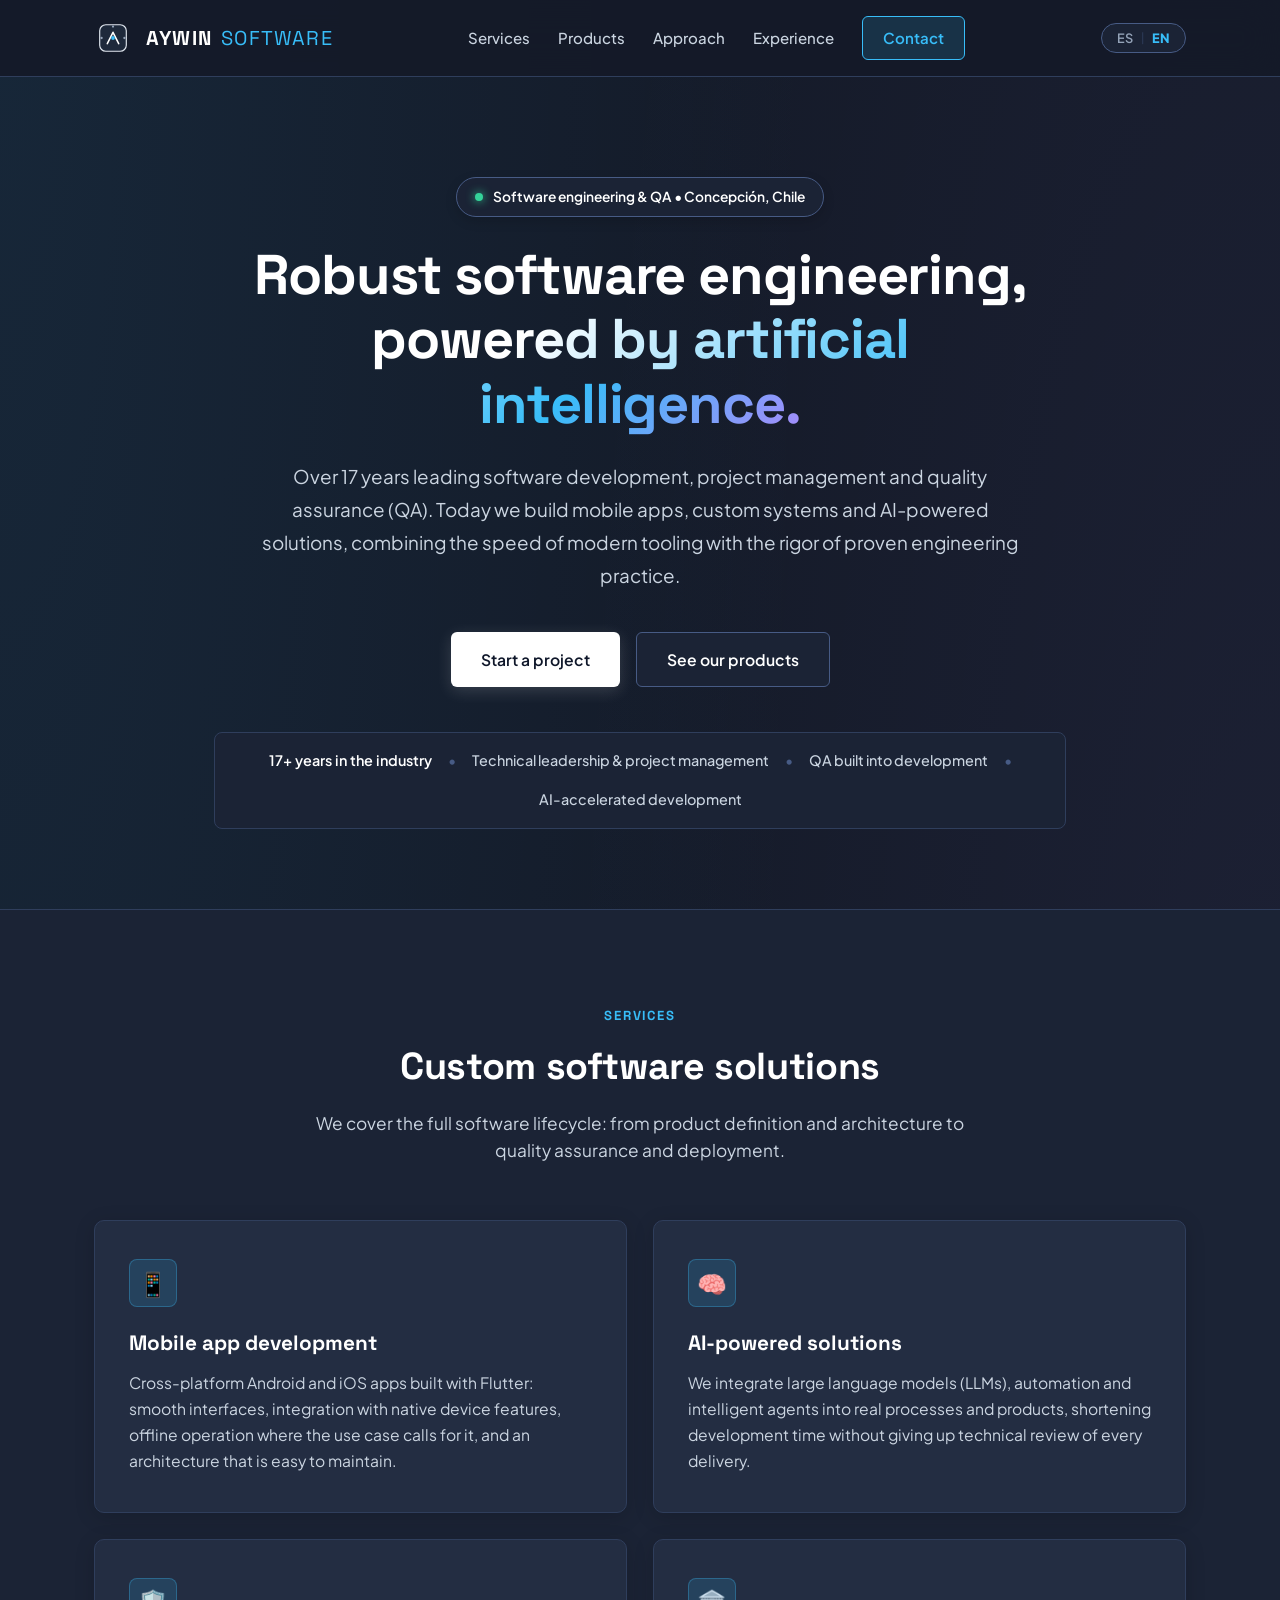
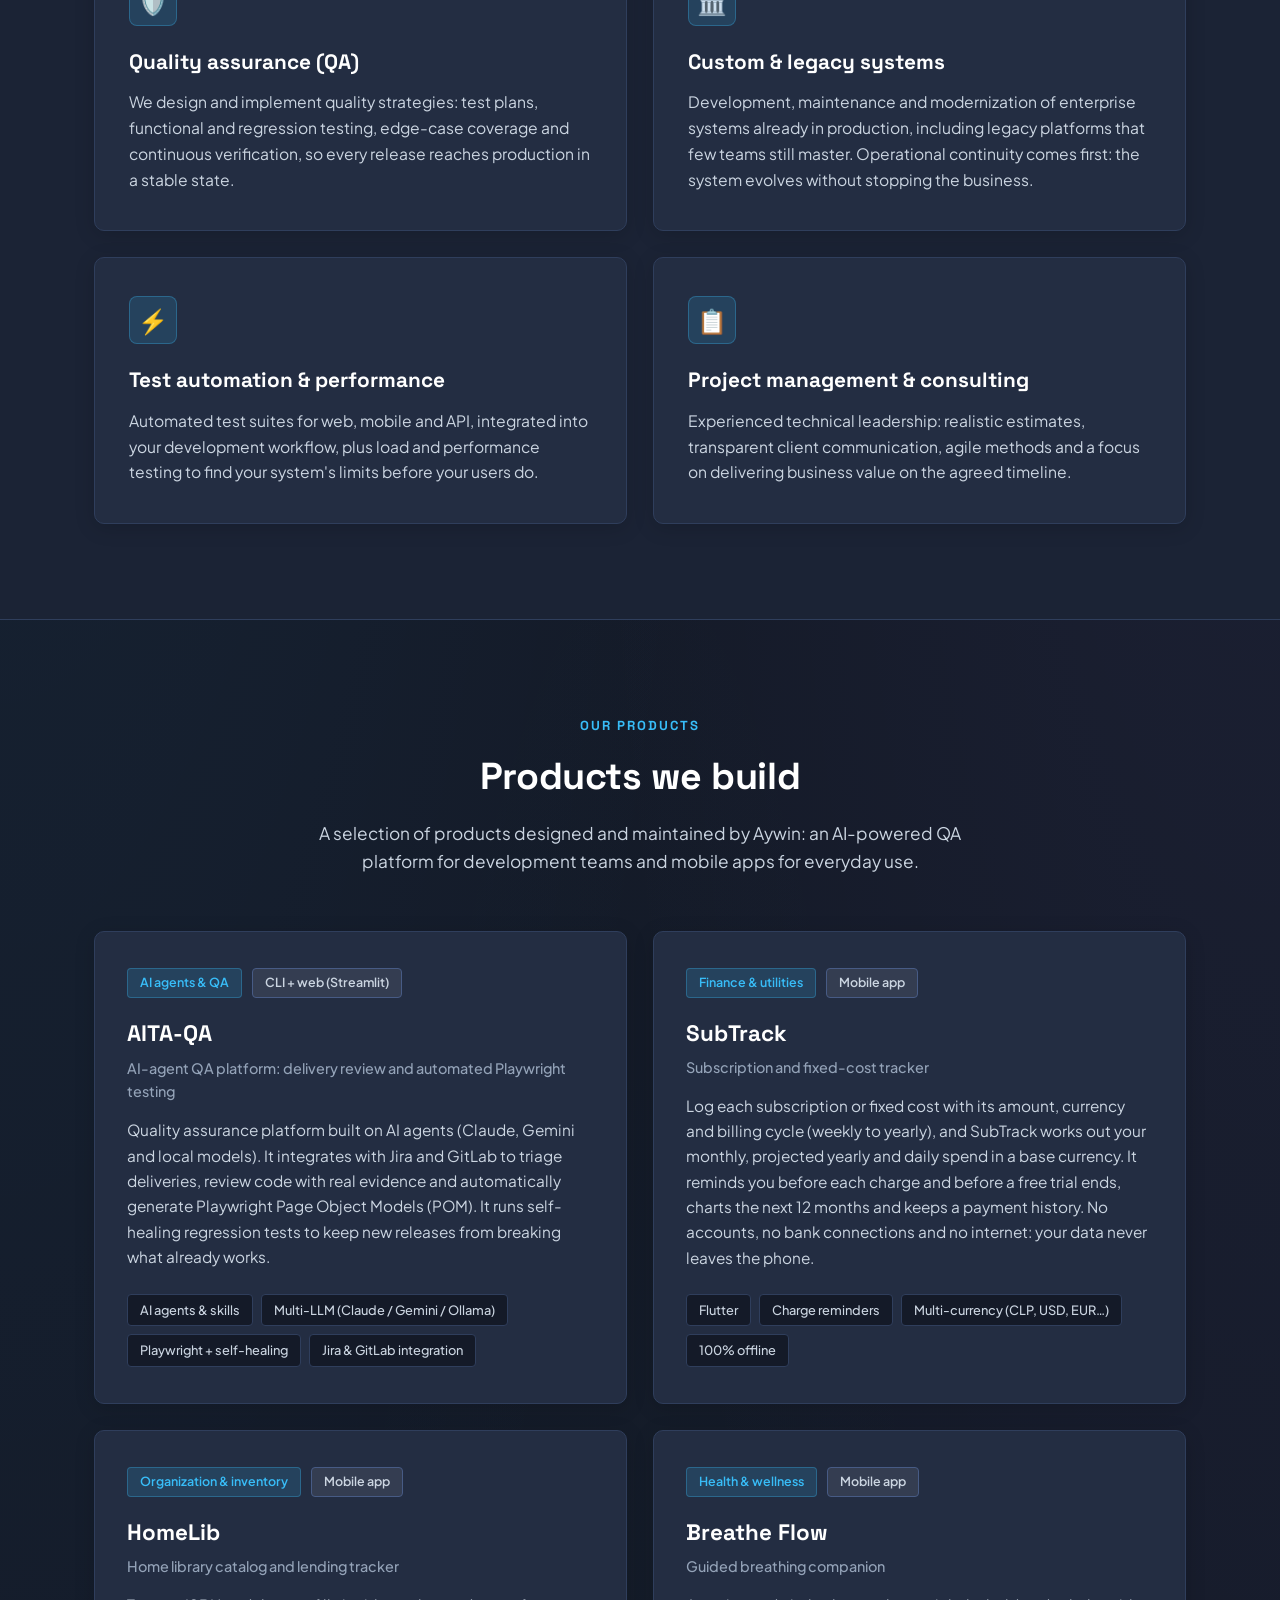
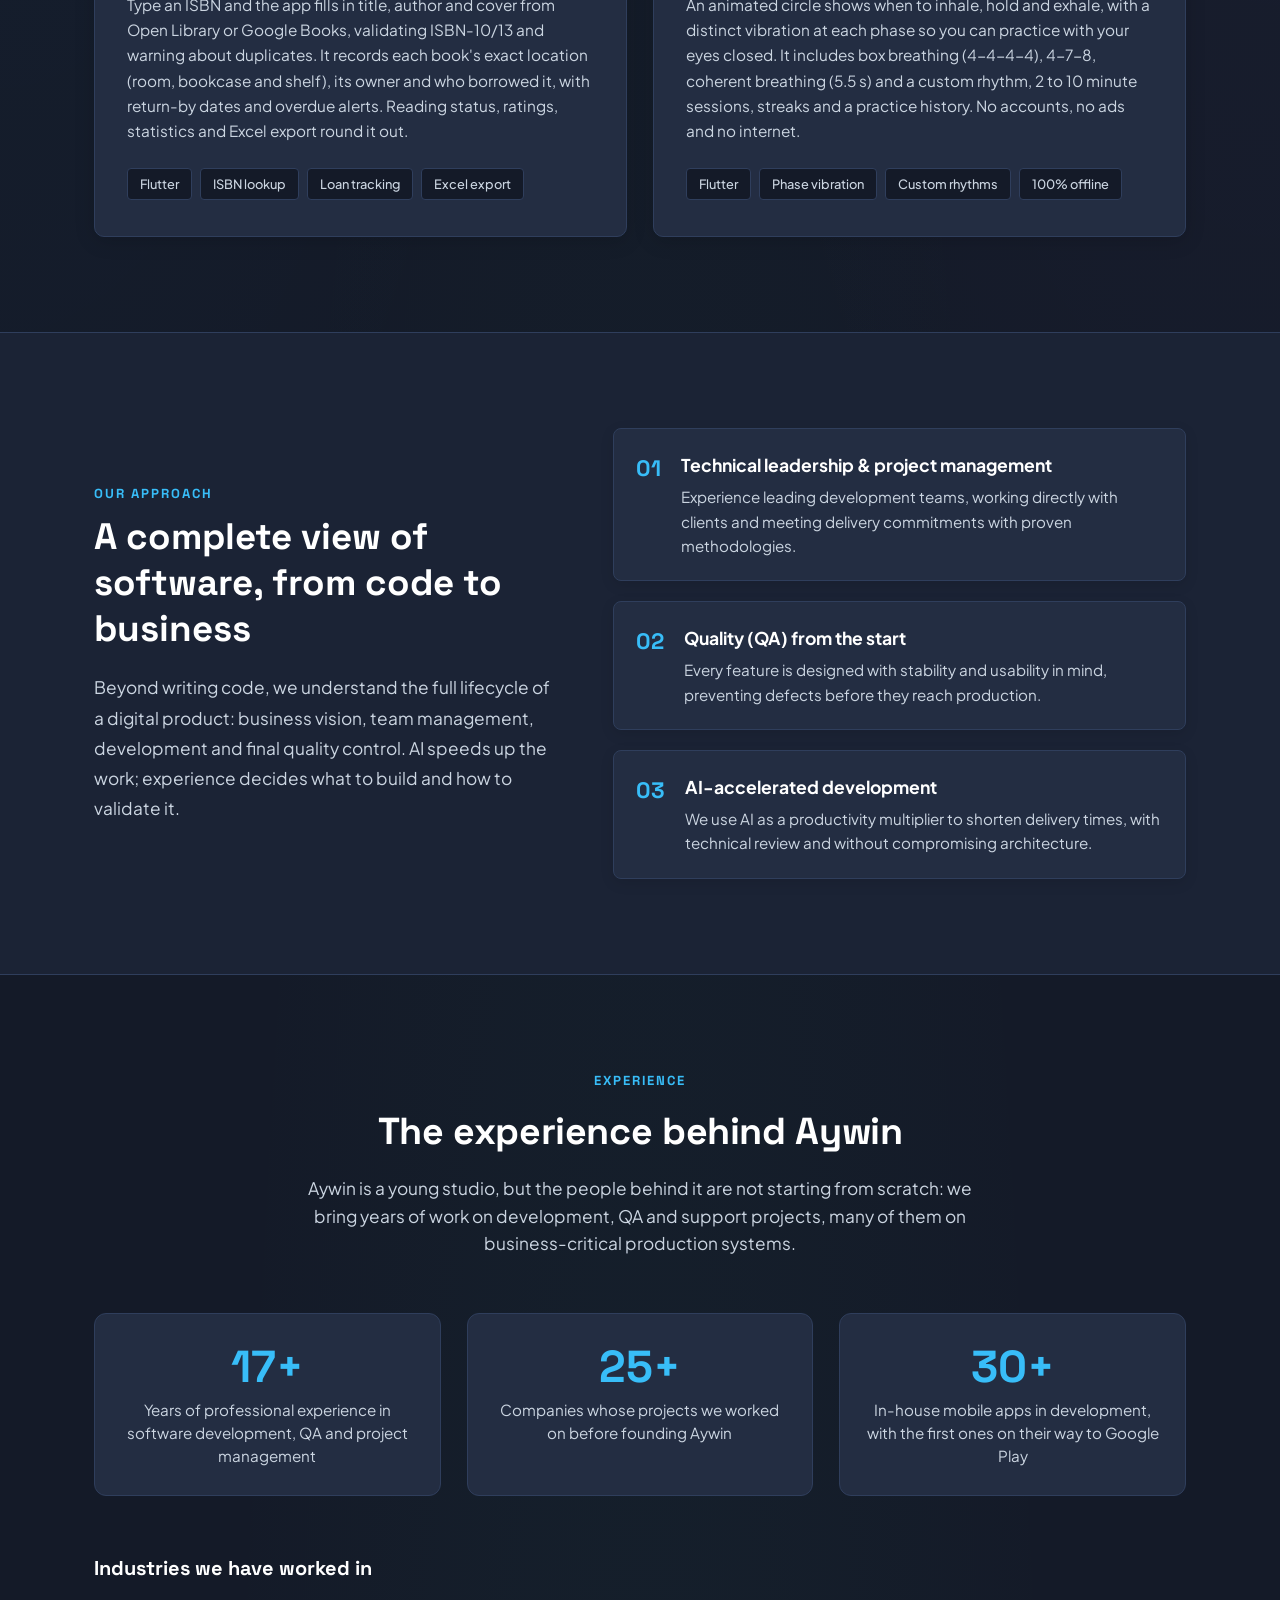
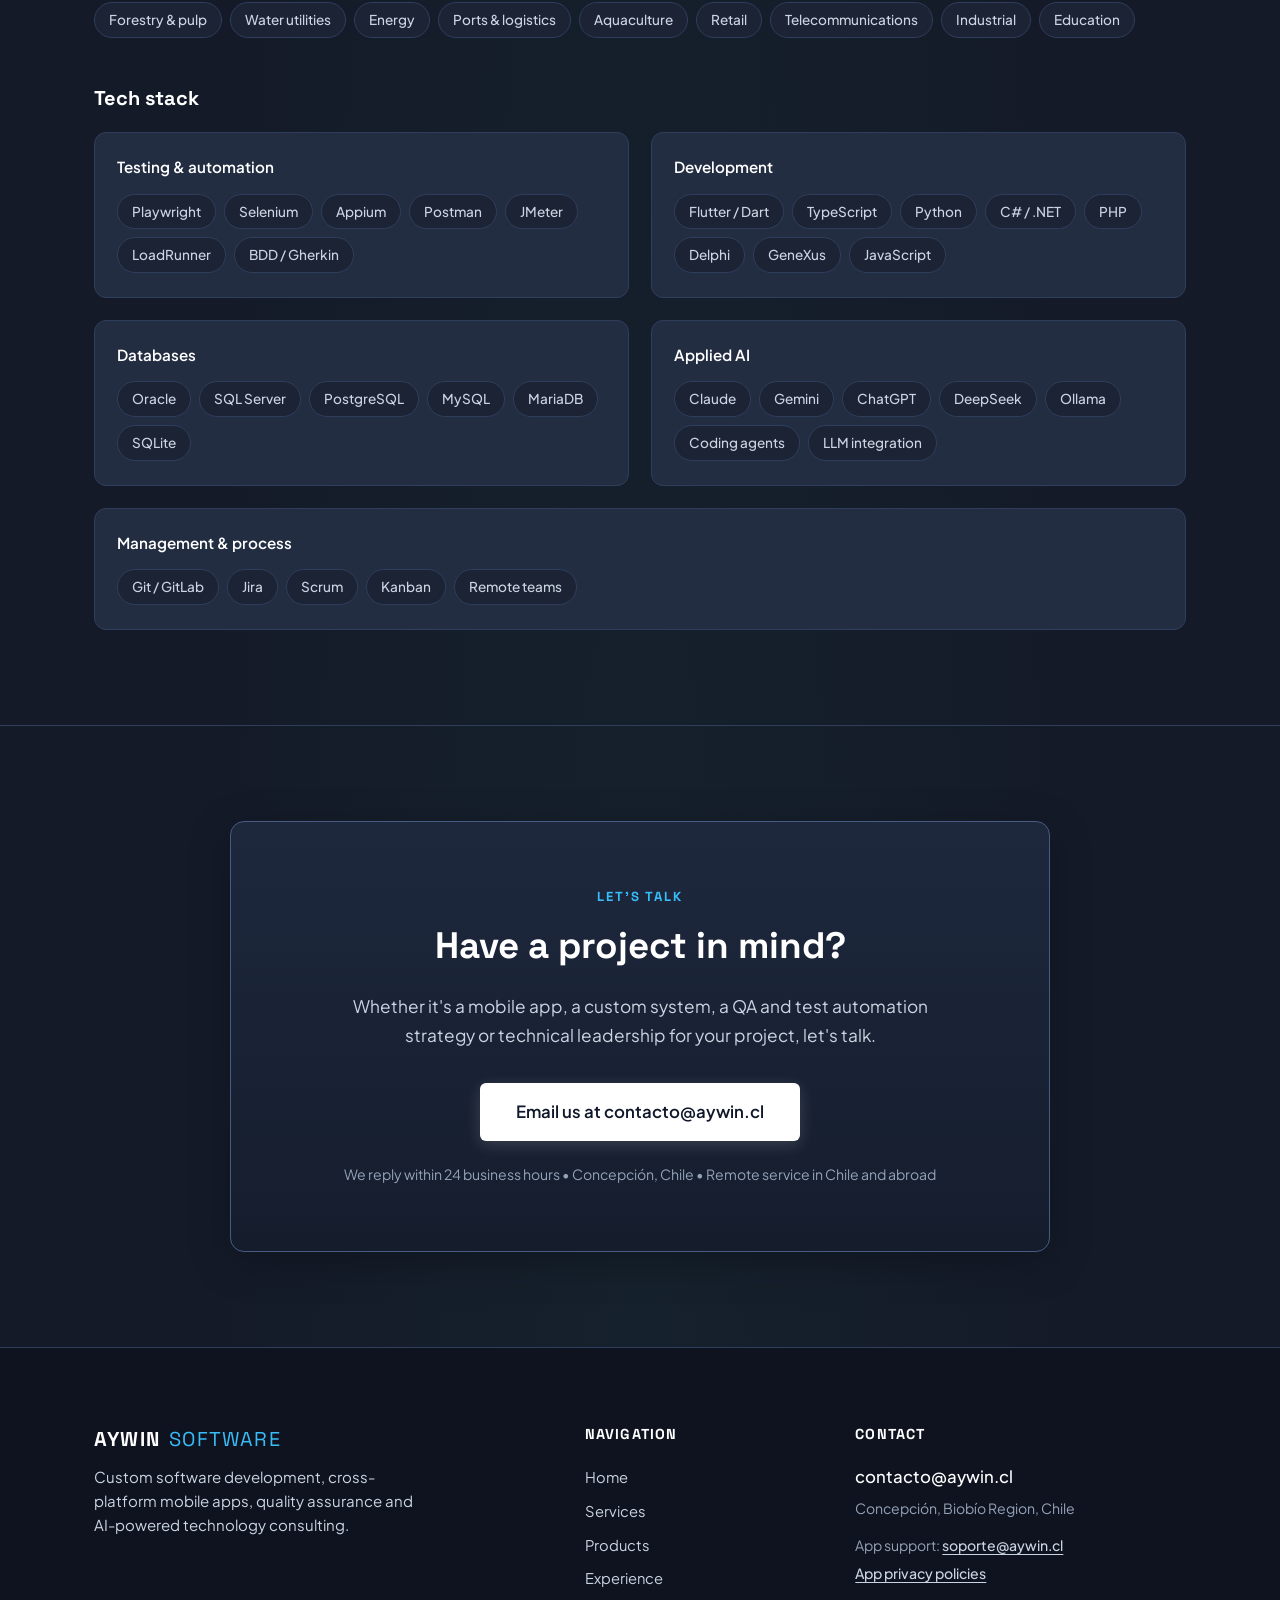
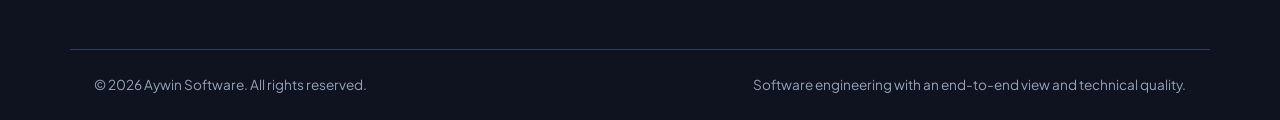
==== index.html @ 6e0f6c4d "Add PostgreSQL and MariaDB to databases stack Co-Authored-By: Claude Opus 5.5 (1M context) <noreply@" ====
<!DOCTYPE html>
<html lang="es">
<head>
    <!-- Google tag (gtag.js) -->
    <script async src="https://www.googletagmanager.com/gtag/js?id=G-4CEL4YS32C"></script>
    <script>
      window.dataLayer = window.dataLayer || [];
      function gtag(){dataLayer.push(arguments);}
      gtag('js', new Date());

      gtag('config', 'G-4CEL4YS32C');
    </script>

    <meta charset="UTF-8">
    <meta name="viewport" content="width=device-width, initial-scale=1.0">
    <title>Aywin Software | Ingeniería de software, QA e IA • Concepción, Chile</title>
    <meta name="description" content="Desarrollo de software, QA y automatización de pruebas, apps móviles en Flutter y soluciones con IA. Más de 17 años de experiencia. Concepción, Chile.">
    <meta name="keywords" content="desarrollo de software concepcion, ingenieria de software concepcion, consultoria qa chile, automatizacion de pruebas biobio, testing playwright, desarrollo aplicaciones moviles chile, flutter concepcion, agentes ia chile, aita-qa">
    <meta name="author" content="Aywin Software">
    <meta name="robots" content="index, follow, max-image-preview:large">
    <link rel="canonical" href="https://aywin.cl/">

    <!-- Geolocalización SEO (Concepción, Región del Biobío, Chile) -->
    <meta name="geo.region" content="CL-BI">
    <meta name="geo.placename" content="Concepción">
    <meta name="geo.position" content="-36.827;-73.0503">
    <meta name="ICBM" content="-36.827, -73.0503">

    <!-- Open Graph / Redes Sociales (WhatsApp, LinkedIn, Facebook) -->
    <meta property="og:type" content="website">
    <meta property="og:url" content="https://aywin.cl/">
    <meta property="og:title" content="Aywin Software | Ingeniería de software, QA e IA">
    <meta property="og:description" content="Desarrollo de software, QA y automatización de pruebas, apps móviles en Flutter y soluciones con IA. Más de 17 años de experiencia. Concepción, Chile.">
    <meta property="og:image" content="https://aywin.cl/og-image.jpg">
    <meta property="og:image:width" content="1200">
    <meta property="og:image:height" content="630">
    <meta property="og:locale" content="es_CL">
    <meta property="og:locale:alternate" content="en_US">
    <meta property="og:site_name" content="Aywin Software">

    <!-- Twitter Card -->
    <meta name="twitter:card" content="summary_large_image">
    <meta name="twitter:url" content="https://aywin.cl/">
    <meta name="twitter:title" content="Aywin Software | Ingeniería de software, QA e IA">
    <meta name="twitter:description" content="Desarrollo de software, QA y automatización de pruebas, apps móviles en Flutter y soluciones con IA. Más de 17 años de experiencia. Concepción, Chile.">
    <meta name="twitter:image" content="https://aywin.cl/og-image.jpg">

    <!-- Datos Estructurados Schema.org (JSON-LD) para Google Search -->
    <script type="application/ld+json">
    {
      "@context": "https://schema.org",
      "@type": "ProfessionalService",
      "name": "Aywin Software",
      "image": "https://aywin.cl/og-image.jpg",
      "logo": "https://aywin.cl/apple-touch-icon.png",
      "@id": "https://aywin.cl/#organization",
      "url": "https://aywin.cl/",
      "email": "contacto@aywin.cl",
      "priceRange": "$$",
      "address": {
        "@type": "PostalAddress",
        "addressLocality": "Concepción",
        "addressRegion": "Región del Biobío",
        "addressCountry": "CL"
      },
      "geo": {
        "@type": "GeoCoordinates",
        "latitude": -36.827,
        "longitude": -73.0503
      },
      "areaServed": [
        { "@type": "AdministrativeArea", "name": "Región del Biobío" },
        { "@type": "Country", "name": "Chile" },
        { "@type": "Country", "name": "Global" }
      ],
      "knowsAbout": [
        "Software Engineering",
        "Quality Assurance",
        "Playwright Test Automation",
        "Flutter Mobile Development",
        "AI Agent Architectures",
        "Python",
        "PHP",
        ".NET"
      ]
    }
    </script>

    <link rel="preconnect" href="https://fonts.googleapis.com">
    <link rel="preconnect" href="https://fonts.gstatic.com" crossorigin>
    <link href="https://fonts.googleapis.com/css2?family=Plus+Jakarta+Sans:wght@400;500;600;700;800&family=Space+Grotesk:wght@500;600;700&display=swap" rel="stylesheet">
        <meta name="theme-color" content="#141A28">
    <link rel="icon" type="image/svg+xml" href="favicon.svg">
    <link rel="apple-touch-icon" href="apple-touch-icon.png">
    <link rel="stylesheet" href="styles.css?v=1.4">
    <script src="i18n.js" defer></script>
</head>
<body>

    <a href="#main" class="skip-link" data-i18n="a11y.skip">Saltar al contenido</a>

    <!-- NAVEGACIÓN -->
    <header class="site-header">
        <div class="container nav-container">
            <a href="#inicio" class="brand-logo" aria-label="Aywin Software — Inicio">
                <svg class="logo-symbol" aria-hidden="true" focusable="false" viewBox="0 0 100 100" fill="none" xmlns="http://www.w3.org/2000/svg">
                    <rect x="15" y="15" width="70" height="70" rx="16" stroke="#E2E8F0" stroke-width="3" fill="#1E293B"/>
                    <path d="M35 65L50 35L65 65" stroke="#FFFFFF" stroke-width="4" stroke-linecap="round" stroke-linejoin="round"/>
                    <circle cx="50" cy="50" r="5" fill="#38BDF8"/>
                    <circle cx="50" cy="20" r="3" fill="#94A3B8"/>
                    <circle cx="80" cy="50" r="3" fill="#94A3B8"/>
                    <circle cx="20" cy="50" r="3" fill="#94A3B8"/>
                </svg>
                <span class="brand-text">AYWIN <span>SOFTWARE</span></span>
            </a>
            <nav class="nav-links" id="navLinks">
                <a href="#servicios" data-i18n="nav.services">Servicios</a>
                <a href="#productos" data-i18n="nav.products">Productos</a>
                <a href="#ingenieria" data-i18n="nav.engineering">Enfoque</a>
                <a href="#experiencia" data-i18n="nav.experience">Experiencia</a>
                <a href="#contacto" class="btn-nav" data-i18n="nav.contact">Contactar</a>
            </nav>
            <div class="nav-actions">
                <div class="lang-switch" id="langSwitch" role="group" aria-label="Cambiar idioma / Switch language">
                    <button type="button" class="lang-btn active" data-lang="es" title="Español" aria-pressed="true">ES</button>
                    <span class="lang-divider" aria-hidden="true">|</span>
                    <button type="button" class="lang-btn" data-lang="en" title="English" aria-pressed="false">EN</button>
                </div>
                <button type="button" class="nav-toggle" id="navToggle" aria-label="Abrir menú de navegación" aria-expanded="false" aria-controls="navLinks">
                    <span></span>
                    <span></span>
                    <span></span>
                </button>
            </div>
        </div>
    </header>

    <main id="main">

    <!-- HERO SECTION -->
    <section id="inicio" class="hero-section">
        <div class="container hero-content">
            <div class="badge-chip">
                <span class="status-indicator" aria-hidden="true"></span> <span data-i18n="hero.badge">Ingeniería de software y QA • Concepción, Chile</span>
            </div>
            <h1 class="hero-title">
                <span data-i18n="hero.title_p1">Ingeniería de software robusta,</span> <br>
                <span class="gradient-text" data-i18n="hero.title_p2">potenciada por inteligencia artificial.</span>
            </h1>
            <p class="hero-subtitle" data-i18n="hero.subtitle">
                Más de 17 años liderando desarrollo de software, gestión de proyectos y aseguramiento de calidad (QA). Hoy creamos aplicaciones móviles, sistemas a medida y soluciones con IA, combinando la velocidad de las herramientas actuales con la solidez de una práctica de ingeniería probada.
            </p>
            <div class="hero-actions">
                <a href="#contacto" class="btn btn-primary" data-i18n="hero.btn_project">Iniciar un proyecto</a>
                <a href="#productos" class="btn btn-secondary" data-i18n="hero.btn_portfolio">Ver productos</a>
            </div>
            <div class="credentials-strip">
                <span class="credential-tag" data-i18n="hero.cred_years">17+ años en la industria</span>
                <span class="dot" aria-hidden="true">•</span>
                <span data-i18n="hero.cred_leadership">Liderazgo técnico y gestión de proyectos</span>
                <span class="dot" aria-hidden="true">•</span>
                <span data-i18n="hero.cred_qa">Calidad (QA) integrada al desarrollo</span>
                <span class="dot" aria-hidden="true">•</span>
                <span data-i18n="hero.cred_ai">Desarrollo acelerado con IA</span>
            </div>
        </div>
    </section>

    <!-- CAPACIDADES & SERVICIOS EMPRESARIALES -->
    <section id="servicios" class="services-section">
        <div class="container">
            <div class="section-header text-center">
                <span class="section-tag" data-i18n="services.tag">SERVICIOS</span>
                <h2 data-i18n="services.title">Soluciones de software a medida</h2>
                <p data-i18n="services.subtitle">Acompañamos todo el ciclo de vida del software: desde la definición del producto y la arquitectura hasta el control de calidad y el despliegue.</p>
            </div>

            <div class="services-grid">
                
                <div class="service-card">
                    <div class="service-icon-box" aria-hidden="true">📱</div>
                    <h3 data-i18n="services.mobile.title">Desarrollo de aplicaciones móviles</h3>
                    <p data-i18n="services.mobile.desc">Aplicaciones multiplataforma para Android e iOS construidas en Flutter: interfaces fluidas, integración con las funciones nativas del dispositivo, funcionamiento sin conexión cuando el caso lo requiere y una arquitectura fácil de mantener.</p>
                </div>

                <div class="service-card">
                    <div class="service-icon-box" aria-hidden="true">🧠</div>
                    <h3 data-i18n="services.ai.title">Soluciones con inteligencia artificial</h3>
                    <p data-i18n="services.ai.desc">Integramos modelos de lenguaje (LLM), automatizaciones y agentes inteligentes en procesos y productos reales, acortando los plazos de desarrollo sin renunciar a la revisión técnica de cada entrega.</p>
                </div>

                <div class="service-card">
                    <div class="service-icon-box" aria-hidden="true">🛡️</div>
                    <h3 data-i18n="services.qa.title">Aseguramiento de calidad (QA)</h3>
                    <p data-i18n="services.qa.desc">Diseñamos e implementamos estrategias de calidad: planes de prueba, pruebas funcionales y de regresión, cobertura de casos límite y verificación continua, para que cada versión llegue estable a producción.</p>
                </div>

                <div class="service-card">
                    <div class="service-icon-box" aria-hidden="true">🏛️</div>
                    <h3 data-i18n="services.legacy.title">Sistemas a medida y legados</h3>
                    <p data-i18n="services.legacy.desc">Desarrollo, mantención y modernización de sistemas empresariales que ya están en producción, incluidas plataformas legadas que pocos equipos siguen dominando. La continuidad operacional es lo primero: el sistema evoluciona sin detener el negocio.</p>
                </div>

                <div class="service-card">
                    <div class="service-icon-box" aria-hidden="true">⚡</div>
                    <h3 data-i18n="services.automation.title">Automatización de pruebas y rendimiento</h3>
                    <p data-i18n="services.automation.desc">Suites de pruebas automatizadas para web, móvil y API, integradas a tu flujo de desarrollo, y pruebas de carga y rendimiento para conocer los límites de tu sistema antes que tus usuarios.</p>
                </div>

                <div class="service-card">
                    <div class="service-icon-box" aria-hidden="true">📋</div>
                    <h3 data-i18n="services.consulting.title">Gestión de proyectos y consultoría</h3>
                    <p data-i18n="services.consulting.desc">Dirección técnica con experiencia: estimaciones realistas, comunicación transparente con el cliente, metodologías ágiles y foco en entregar valor de negocio en los plazos acordados.</p>
                </div>

            </div>
        </div>
    </section>

    <!-- PORTAFOLIO DE PRODUCTOS PROPIOS -->
    <section id="productos" class="portfolio-section">
        <div class="container">
            <div class="section-header text-center">
                <span class="section-tag" data-i18n="products.tag">PRODUCTOS PROPIOS</span>
                <h2 data-i18n="products.title">Productos que desarrollamos</h2>
                <p data-i18n="products.subtitle">Una selección de productos diseñados y mantenidos por Aywin: una plataforma de QA con IA para equipos de desarrollo y aplicaciones móviles para el día a día.</p>
            </div>

            <div class="portfolio-grid">

                <!-- CARD 1: AITA-QA -->
                <div class="portfolio-card">
                    <div class="card-meta">
                        <span class="category-pill" data-i18n="product.aita.cat">Agentes de IA y QA</span>
                        <span class="platform-pill" data-i18n="product.aita.platform">CLI + web (Streamlit)</span>
                    </div>
                    <h3 data-i18n="product.aita.title">AITA-QA</h3>
                    <p class="card-subtitle" data-i18n="product.aita.subtitle">Plataforma de QA con agentes de IA: revisión de entregas y pruebas automatizadas con Playwright</p>
                    <p class="card-description" data-i18n="product.aita.desc">
                        Plataforma de aseguramiento de calidad basada en agentes de IA (Claude, Gemini y modelos locales). Se integra con Jira y GitLab para clasificar entregas, revisar código con evidencia real y generar automáticamente Page Object Models (POM) para Playwright. Ejecuta pruebas de regresión con auto-reparación (self-healing), para evitar que una nueva entrega rompa lo que ya funcionaba.
                    </p>
                    <div class="card-badges">
                        <span data-i18n="product.aita.b1">Agentes de IA y skills</span>
                        <span data-i18n="product.aita.b2">Multi-LLM (Claude / Gemini / Ollama)</span>
                        <span data-i18n="product.aita.b3">Playwright + self-healing</span>
                        <span data-i18n="product.aita.b4">Integración con Jira y GitLab</span>
                    </div>
                </div>

                <!-- CARD 2: SUBTRACK -->
                <div class="portfolio-card">
                    <div class="card-meta">
                        <span class="category-pill" data-i18n="product.subtrack.cat">Finanzas y utilidades</span>
                        <span class="platform-pill" data-i18n="product.subtrack.platform">App móvil</span>
                    </div>
                    <h3 data-i18n="product.subtrack.title">SubTrack</h3>
                    <p class="card-subtitle" data-i18n="product.subtrack.subtitle">Gestor de suscripciones y gastos fijos</p>
                    <p class="card-description" data-i18n="product.subtrack.desc">
                        Registra cada suscripción o gasto fijo con su monto, moneda y ciclo de cobro (de semanal a anual), y SubTrack calcula tu gasto mensual, anual proyectado y diario en una moneda base. Avisa antes de cada cobro y antes de que termine una prueba gratuita, proyecta los próximos 12 meses y guarda el historial de pagos. Sin cuentas, sin conexión a bancos y sin internet: los datos nunca salen del teléfono.
                    </p>
                    <div class="card-badges">
                        <span data-i18n="product.subtrack.b1">Flutter</span>
                        <span data-i18n="product.subtrack.b2">Recordatorios de cobro</span>
                        <span data-i18n="product.subtrack.b3">Multimoneda (CLP, USD, EUR…)</span>
                        <span data-i18n="product.subtrack.b4">100% sin conexión</span>
                    </div>
                </div>

                <!-- CARD 3: HOMELIB -->
                <div class="portfolio-card">
                    <div class="card-meta">
                        <span class="category-pill" data-i18n="product.library.cat">Organización e inventario</span>
                        <span class="platform-pill" data-i18n="product.library.platform">App móvil</span>
                    </div>
                    <h3 data-i18n="product.library.title">HomeLib</h3>
                    <p class="card-subtitle" data-i18n="product.library.subtitle">Catálogo de la biblioteca de tu hogar y control de préstamos</p>
                    <p class="card-description" data-i18n="product.library.desc">
                        Escribe el ISBN y la app completa título, autor y portada desde Open Library o Google Books, validando ISBN-10/13 y avisando si el libro ya está registrado. Guarda la ubicación exacta de cada libro (sala, mueble y nivel), su dueño y a quién lo prestaste, con fecha de devolución y aviso de préstamos vencidos. Suma estados de lectura, calificaciones, estadísticas y exportación a Excel.
                    </p>
                    <div class="card-badges">
                        <span data-i18n="product.library.b1">Flutter</span>
                        <span data-i18n="product.library.b2">Búsqueda por ISBN</span>
                        <span data-i18n="product.library.b3">Control de préstamos</span>
                        <span data-i18n="product.library.b4">Exportación a Excel</span>
                    </div>
                </div>

                <!-- CARD 4: BREATHE FLOW -->
                <div class="portfolio-card">
                    <div class="card-meta">
                        <span class="category-pill" data-i18n="product.breathe.cat">Salud y bienestar</span>
                        <span class="platform-pill" data-i18n="product.breathe.platform">App móvil</span>
                    </div>
                    <h3 data-i18n="product.breathe.title">Breathe Flow</h3>
                    <p class="card-subtitle" data-i18n="product.breathe.subtitle">Guía de respiración consciente</p>
                    <p class="card-description" data-i18n="product.breathe.desc">
                        Un círculo animado marca cuándo inhalar, sostener y exhalar, con una vibración distinta en cada fase para practicar con los ojos cerrados. Incluye respiración cuadrada (4-4-4-4), 4-7-8, respiración coherente (5,5 s) y un ritmo personalizado, sesiones de 2 a 10 minutos, rachas e historial de práctica. Sin cuentas, sin anuncios y sin internet.
                    </p>
                    <div class="card-badges">
                        <span data-i18n="product.breathe.b1">Flutter</span>
                        <span data-i18n="product.breathe.b2">Vibración por fase</span>
                        <span data-i18n="product.breathe.b3">Ritmos personalizables</span>
                        <span data-i18n="product.breathe.b4">100% sin conexión</span>
                    </div>
                </div>

            </div>
        </div>
    </section>

    <!-- INGENIERÍA & VANGUARDIA IA -->
    <section id="ingenieria" class="approach-section">
        <div class="container">
            <div class="approach-grid">
                <div class="approach-lead">
                    <span class="section-tag" data-i18n="diff.tag">NUESTRO ENFOQUE</span>
                    <h2 data-i18n="diff.title">Una visión completa del software, del código al negocio</h2>
                    <p data-i18n="diff.lead">
                        Más que escribir código, entendemos el ciclo de vida completo de un producto digital: la visión de negocio, la gestión del equipo, el desarrollo y el control de calidad final. La IA acelera el trabajo; la experiencia define qué construir y cómo validarlo.
                    </p>
                </div>
                <div class="approach-items">
                    <div class="approach-item">
                        <div class="item-num">01</div>
                        <div>
                            <h4 data-i18n="diff.item1.title">Liderazgo técnico y gestión de proyectos</h4>
                            <p data-i18n="diff.item1.desc">Experiencia liderando equipos de desarrollo, trabajando directamente con clientes y cumpliendo compromisos de entrega con metodologías probadas.</p>
                        </div>
                    </div>
                    <div class="approach-item">
                        <div class="item-num">02</div>
                        <div>
                            <h4 data-i18n="diff.item2.title">Calidad (QA) desde el inicio</h4>
                            <p data-i18n="diff.item2.desc">Cada funcionalidad se diseña pensando en su estabilidad y usabilidad, y en prevenir fallos antes de que lleguen a producción.</p>
                        </div>
                    </div>
                    <div class="approach-item">
                        <div class="item-num">03</div>
                        <div>
                            <h4 data-i18n="diff.item3.title">Desarrollo acelerado con IA</h4>
                            <p data-i18n="diff.item3.desc">Usamos la inteligencia artificial como multiplicador de productividad para acortar los plazos de entrega, con revisión técnica y sin descuidar la arquitectura.</p>
                        </div>
                    </div>
                </div>
            </div>
        </div>
    </section>

    <!-- EXPERIENCIA -->
    <section id="experiencia" class="experience-section">
        <div class="container">
            <div class="section-header text-center">
                <span class="section-tag" data-i18n="exp.tag">EXPERIENCIA</span>
                <h2 data-i18n="exp.title">La experiencia detrás de Aywin</h2>
                <p data-i18n="exp.subtitle">Aywin es un estudio joven, pero quienes lo formamos no partimos de cero: traemos años de trabajo en proyectos de desarrollo, QA y soporte, muchos de ellos sobre sistemas críticos en producción.</p>
            </div>

            <div class="stats-grid">
                <div class="stat-tile">
                    <div class="stat-value">17+</div>
                    <div class="stat-label" data-i18n="exp.stat_years">Años de trayectoria profesional en desarrollo de software, QA y gestión de proyectos</div>
                </div>
                <div class="stat-tile">
                    <div class="stat-value">25+</div>
                    <div class="stat-label" data-i18n="exp.stat_companies">Empresas en cuyos proyectos participamos antes de fundar Aywin</div>
                </div>
                <div class="stat-tile">
                    <div class="stat-value">30+</div>
                    <div class="stat-label" data-i18n="exp.stat_apps">Apps móviles propias en desarrollo; las primeras, en camino a Google Play</div>
                </div>
            </div>

            <div class="exp-block">
                <h3 data-i18n="exp.sectors_title">Industrias en las que hemos trabajado</h3>
                <div class="chip-row">
                    <span data-i18n="exp.sector.forestry">Forestal y celulosa</span>
                    <span data-i18n="exp.sector.water">Servicios sanitarios</span>
                    <span data-i18n="exp.sector.energy">Energía</span>
                    <span data-i18n="exp.sector.ports">Puertos y logística</span>
                    <span data-i18n="exp.sector.aqua">Acuicultura</span>
                    <span data-i18n="exp.sector.retail">Retail</span>
                    <span data-i18n="exp.sector.telco">Telecomunicaciones</span>
                    <span data-i18n="exp.sector.industry">Industria</span>
                    <span data-i18n="exp.sector.education">Educación</span>
                </div>
            </div>

            <div class="exp-block">
                <h3 data-i18n="exp.stack_title">Stack técnico</h3>
                <div class="stack-grid">
                    <div class="stack-group">
                        <h4 data-i18n="exp.stack.testing">Testing y automatización</h4>
                        <div class="chip-row">
                            <span>Playwright</span><span>Selenium</span><span>Appium</span><span>Postman</span><span>JMeter</span><span>LoadRunner</span><span>BDD / Gherkin</span>
                        </div>
                    </div>
                    <div class="stack-group">
                        <h4 data-i18n="exp.stack.dev">Desarrollo</h4>
                        <div class="chip-row">
                            <span>Flutter / Dart</span><span>TypeScript</span><span>Python</span><span>C# / .NET</span><span>PHP</span><span>Delphi</span><span>GeneXus</span><span>JavaScript</span>
                        </div>
                    </div>
                    <div class="stack-group">
                        <h4 data-i18n="exp.stack.data">Bases de datos</h4>
                        <div class="chip-row">
                            <span>Oracle</span><span>SQL Server</span><span>PostgreSQL</span><span>MySQL</span><span>MariaDB</span><span>SQLite</span>
                        </div>
                    </div>
                    <div class="stack-group">
                        <h4 data-i18n="exp.stack.ai">IA aplicada</h4>
                        <div class="chip-row">
                            <span>Claude</span><span>Gemini</span><span>ChatGPT</span><span>DeepSeek</span><span>Ollama</span><span data-i18n="exp.stack.agents">Agentes de código</span><span data-i18n="exp.stack.llm">Integración de LLMs</span>
                        </div>
                    </div>
                    <div class="stack-group">
                        <h4 data-i18n="exp.stack.process">Gestión y procesos</h4>
                        <div class="chip-row">
                            <span>Git / GitLab</span><span>Jira</span><span>Scrum</span><span>Kanban</span><span data-i18n="exp.stack.remote">Equipos remotos</span>
                        </div>
                    </div>
                </div>
            </div>
        </div>
    </section>

    <!-- CONTACTO / CTA -->
    <section id="contacto" class="contact-section">
        <div class="container">
            <div class="contact-box">
                <span class="section-tag" data-i18n="contact.tag">CONVERSEMOS</span>
                <h2 data-i18n="contact.title">¿Tienes un proyecto en mente?</h2>
                <p data-i18n="contact.subtitle">Ya sea una aplicación móvil, un sistema a medida, una estrategia de QA y automatización de pruebas o el liderazgo técnico de tu proyecto, hablemos.</p>
                <div class="contact-action-row">
                    <a href="mailto:contacto@aywin.cl" class="btn btn-primary btn-large" data-i18n="contact.btn">
                        Escríbenos a contacto@aywin.cl
                    </a>
                </div>
                <p class="contact-subtext" data-i18n="contact.subtext">Respondemos en un plazo de 24 horas hábiles • Concepción, Chile • Atención remota en Chile y el extranjero</p>
            </div>
        </div>
    </section>

    </main>

    <!-- FOOTER -->
    <footer class="site-footer">
        <div class="container footer-container">
            <div class="footer-col-brand">
                <div class="brand-text">AYWIN <span>SOFTWARE</span></div>
                <p class="footer-desc" data-i18n="footer.desc">
                    Desarrollo de software a medida, aplicaciones móviles multiplataforma, aseguramiento de calidad y consultoría tecnológica con inteligencia artificial.
                </p>
            </div>
            <div class="footer-col-links">
                <h4 data-i18n="footer.nav_title">Navegación</h4>
                <ul>
                    <li><a href="#inicio" data-i18n="footer.nav_home">Inicio</a></li>
                    <li><a href="#servicios" data-i18n="footer.nav_services">Servicios</a></li>
                    <li><a href="#productos" data-i18n="footer.nav_products">Productos</a></li>
                    <li><a href="#experiencia" data-i18n="nav.experience">Experiencia</a></li>
                </ul>
            </div>
            <div class="footer-col-contact">
                <h4 data-i18n="footer.contact_title">Contacto</h4>
                <p><a href="mailto:contacto@aywin.cl">contacto@aywin.cl</a></p>
                <p class="location-text" data-i18n="footer.location">Concepción, Región del Biobío, Chile</p>
                <p class="footer-support"><span data-i18n="footer.support">Soporte de apps:</span> <a href="mailto:soporte@aywin.cl">soporte@aywin.cl</a></p>
                <p class="footer-support"><a href="privacy.html" data-i18n="footer.privacy">Políticas de privacidad de las apps</a></p>
            </div>
        </div>
        <div class="footer-bottom">
            <div class="container bottom-bar">
                <p data-i18n="footer.rights">&copy; 2026 Aywin Software. Todos los derechos reservados.</p>
                <p data-i18n="footer.tagline">Ingeniería de software con visión integral y calidad técnica.</p>
            </div>
        </div>
    </footer>

    <script>
        const navToggle = document.getElementById('navToggle');
        const navLinks = document.getElementById('navLinks');
        if (navToggle && navLinks) {
            const setMenu = (open) => {
                navLinks.classList.toggle('active', open);
                navToggle.classList.toggle('open', open);
                navToggle.setAttribute('aria-expanded', String(open));
            };
            navToggle.addEventListener('click', () => {
                setMenu(!navLinks.classList.contains('active'));
            });
            navLinks.querySelectorAll('a').forEach(link => {
                link.addEventListener('click', () => setMenu(false));
            });
            document.addEventListener('keydown', (e) => {
                if (e.key === 'Escape' && navLinks.classList.contains('active')) {
                    setMenu(false);
                    navToggle.focus();
                }
            });
        }
    </script>
</body>
</html>
---- styles.css ----
/* ==========================================================================
   AYWIN SOFTWARE - PALETA CORPORATIVA ELEVADA: SLATE CLARO, GRAFITO & CONTRASTE
   ========================================================================== */

:root {
    /* Fondos más claros y contrastados (Slate Corporativo) */
    --bg-base: #141A28;
    --bg-surface: #1B2335;
    --bg-card: #232D42;
    --bg-card-hover: #2B3852;
    --bg-elevated: #33415D;
    
    /* Bordes con alto contraste y definición */
    --border-subtle: #2F3E5C;
    --border-medium: #475B85;
    --border-bright: rgba(255, 255, 255, 0.25);
    
    /* Tipografía nítida */
    --text-primary: #FFFFFF;
    --text-secondary: #CBD5E1;   /* Slate 300: Mucho más legible y claro */
    --text-muted: #94A3B8;       /* Slate 400 */
    
    /* Acentos Tecnológicos & IA */
    --accent-cyan: #38BDF8;      /* Sky 400 */
    --accent-cyan-subtle: rgba(56, 189, 248, 0.15);
    --accent-emerald: #34D399;   /* Emerald 400 */
    --accent-purple: #A78BFA;    /* Violet 400 - Representando IA */
    
    --font-heading: 'Space Grotesk', sans-serif;
    --font-body: 'Plus Jakarta Sans', -apple-system, BlinkMacSystemFont, sans-serif;
}

* {
    box-sizing: border-box;
    margin: 0;
    padding: 0;
}

html {
    scroll-behavior: smooth;
    background-color: var(--bg-base);
    color: var(--text-primary);
    font-family: var(--font-body);
}

body {
    line-height: 1.6;
    overflow-x: hidden;
    background-color: var(--bg-base);
    background-image: 
        radial-gradient(at 0% 0%, rgba(56, 189, 248, 0.08) 0px, transparent 45%),
        radial-gradient(at 100% 20%, rgba(167, 139, 250, 0.06) 0px, transparent 40%),
        radial-gradient(at 50% 100%, rgba(52, 211, 153, 0.04) 0px, transparent 50%);
}

.container {
    max-width: 1140px;
    margin: 0 auto;
    padding: 0 24px;
}

/* ==========================================================================
   NAVBAR
   ========================================================================== */

.site-header {
    position: sticky;
    top: 0;
    z-index: 100;
    backdrop-filter: blur(18px);
    background: rgba(20, 26, 40, 0.9);
    border-bottom: 1px solid var(--border-subtle);
}

.nav-container {
    display: flex;
    align-items: center;
    justify-content: space-between;
    height: 76px;
}

.brand-logo {
    display: flex;
    align-items: center;
    gap: 14px;
    text-decoration: none;
    color: var(--text-primary);
}

.logo-symbol {
    width: 38px;
    height: 38px;
}

.brand-text {
    font-family: var(--font-heading);
    font-size: 1.25rem;
    font-weight: 700;
    letter-spacing: 0.06em;
    color: #FFFFFF;
}

.brand-text span {
    font-weight: 400;
    color: var(--accent-cyan);
    margin-left: 3px;
}

.nav-links {
    display: flex;
    align-items: center;
    gap: 28px;
}

.nav-links a {
    color: var(--text-secondary);
    text-decoration: none;
    font-size: 0.94rem;
    font-weight: 500;
    transition: color 0.2s ease;
}

.nav-links a:hover {
    color: #FFFFFF;
}

.btn-nav {
    padding: 9px 20px;
    border: 1px solid var(--accent-cyan);
    border-radius: 6px;
    background: var(--accent-cyan-subtle);
    color: var(--accent-cyan) !important;
    font-weight: 600 !important;
    transition: all 0.25s ease !important;
}

.btn-nav:hover {
    background: var(--accent-cyan);
    color: #0F172A !important;
    box-shadow: 0 0 20px rgba(56, 189, 248, 0.4);
}

.nav-actions {
    display: flex;
    align-items: center;
    gap: 16px;
}

.lang-switch {
    display: inline-flex;
    align-items: center;
    gap: 3px;
    padding: 4px 10px;
    background: var(--bg-surface);
    border: 1px solid var(--border-medium);
    border-radius: 999px;
}

.lang-btn {
    background: transparent;
    border: none;
    color: var(--text-muted);
    font-family: var(--font-body);
    font-size: 0.8rem;
    font-weight: 600;
    cursor: pointer;
    padding: 2px 5px;
    border-radius: 4px;
    transition: all 0.2s ease;
}

.lang-btn:hover {
    color: #FFFFFF;
}

.lang-btn.active {
    color: var(--accent-cyan);
    font-weight: 800;
}

.lang-divider {
    color: var(--border-subtle);
    font-size: 0.72rem;
    user-select: none;
}

.nav-toggle {
    display: none;
}

/* ==========================================================================
   HERO SECTION
   ========================================================================== */

.hero-section {
    padding: 100px 0 80px;
    text-align: center;
    border-bottom: 1px solid var(--border-subtle);
}

.hero-content {
    max-width: 900px;
}

.badge-chip {
    display: inline-flex;
    align-items: center;
    gap: 10px;
    padding: 8px 18px;
    border-radius: 999px;
    background: var(--bg-surface);
    border: 1px solid var(--border-medium);
    font-size: 0.86rem;
    font-weight: 600;
    color: var(--text-primary);
    margin-bottom: 26px;
    box-shadow: 0 4px 12px rgba(0, 0, 0, 0.15);
}

.status-indicator {
    width: 8px;
    height: 8px;
    background: var(--accent-emerald);
    border-radius: 50%;
    box-shadow: 0 0 10px var(--accent-emerald);
}

.hero-title {
    font-family: var(--font-heading);
    font-size: 3.5rem;
    font-weight: 700;
    line-height: 1.15;
    color: #FFFFFF;
    margin-bottom: 24px;
    letter-spacing: -0.02em;
}

.gradient-text {
    background: linear-gradient(135deg, #FFFFFF 20%, #38BDF8 70%, #A78BFA 100%);
    -webkit-background-clip: text;
    -webkit-text-fill-color: transparent;
}

.hero-subtitle {
    font-size: 1.18rem;
    color: var(--text-secondary);
    line-height: 1.75;
    margin-bottom: 40px;
    max-width: 780px;
    margin-left: auto;
    margin-right: auto;
}

.hero-actions {
    display: flex;
    justify-content: center;
    gap: 16px;
    margin-bottom: 45px;
}

.btn {
    display: inline-flex;
    align-items: center;
    justify-content: center;
    padding: 14px 30px;
    border-radius: 6px;
    font-size: 0.98rem;
    font-weight: 600;
    text-decoration: none;
    transition: all 0.25s ease;
}

.btn-primary {
    background: #FFFFFF;
    color: #0F172A;
    box-shadow: 0 4px 16px rgba(255, 255, 255, 0.15);
}

.btn-primary:hover {
    background: #E2E8F0;
    transform: translateY(-2px);
    box-shadow: 0 8px 25px rgba(255, 255, 255, 0.25);
}

.btn-secondary {
    background: var(--bg-surface);
    color: var(--text-primary);
    border: 1px solid var(--border-medium);
}

.btn-secondary:hover {
    border-color: #FFFFFF;
    background: var(--bg-card);
    transform: translateY(-2px);
}

.btn-large {
    padding: 16px 36px;
    font-size: 1.05rem;
}

/* BARRA DE CREDENCIALES & TECH */
.credentials-strip {
    display: flex;
    justify-content: center;
    align-items: center;
    flex-wrap: wrap;
    gap: 16px;
    padding: 16px 24px;
    border-radius: 8px;
    background: var(--bg-surface);
    border: 1px solid var(--border-subtle);
    font-size: 0.9rem;
    color: var(--text-secondary);
    font-weight: 500;
}

.credential-tag {
    color: #FFFFFF;
    font-weight: 600;
}

.credentials-strip .dot {
    color: var(--border-medium);
}

/* ==========================================================================
   SERVICIOS / CAPACIDADES
   ========================================================================== */

.services-section {
    padding: 95px 0;
    border-bottom: 1px solid var(--border-subtle);
    background: var(--bg-surface);
}

.section-tag {
    font-family: var(--font-heading);
    font-size: 0.82rem;
    font-weight: 700;
    letter-spacing: 0.15em;
    color: var(--accent-cyan);
    display: block;
    margin-bottom: 10px;
}

.section-header {
    max-width: 700px;
    margin: 0 auto 55px;
}

.section-header h2 {
    font-family: var(--font-heading);
    font-size: 2.35rem;
    color: #FFFFFF;
    margin-bottom: 14px;
    letter-spacing: -0.01em;
}

.section-header p {
    color: var(--text-secondary);
    font-size: 1.08rem;
}

.text-center {
    text-align: center;
}

.services-grid {
    display: grid;
    grid-template-columns: repeat(2, 1fr);
    gap: 26px;
}

.service-card {
    background: var(--bg-card);
    border: 1px solid var(--border-subtle);
    border-radius: 10px;
    padding: 38px 34px;
    transition: all 0.25s ease;
    box-shadow: 0 4px 20px rgba(0, 0, 0, 0.15);
}

.service-card:hover {
    border-color: var(--accent-cyan);
    transform: translateY(-4px);
    box-shadow: 0 12px 30px rgba(0, 0, 0, 0.25);
    background: var(--bg-card-hover);
}

.service-icon-box {
    width: 48px;
    height: 48px;
    border-radius: 8px;
    background: var(--accent-cyan-subtle);
    border: 1px solid rgba(56, 189, 248, 0.3);
    display: flex;
    align-items: center;
    justify-content: center;
    font-size: 1.5rem;
    margin-bottom: 20px;
}

.service-card h3 {
    font-family: var(--font-heading);
    font-size: 1.3rem;
    color: #FFFFFF;
    margin-bottom: 10px;
}

.service-card p {
    color: var(--text-secondary);
    font-size: 0.98rem;
    line-height: 1.65;
}

/* ==========================================================================
   PORTAFOLIO DE PRODUCTOS & UTILIDADES
   ========================================================================== */

.portfolio-section {
    padding: 95px 0;
    border-bottom: 1px solid var(--border-subtle);
}

.portfolio-grid {
    display: grid;
    grid-template-columns: repeat(2, 1fr);
    gap: 26px;
}

.portfolio-card {
    background: var(--bg-card);
    border: 1px solid var(--border-subtle);
    border-radius: 10px;
    padding: 36px 32px;
    display: flex;
    flex-direction: column;
    justify-content: space-between;
    transition: all 0.25s ease;
    box-shadow: 0 4px 20px rgba(0, 0, 0, 0.15);
}

.portfolio-card:hover {
    border-color: var(--border-bright);
    transform: translateY(-4px);
    box-shadow: 0 12px 30px rgba(0, 0, 0, 0.3);
    background: var(--bg-card-hover);
}

.card-meta {
    display: flex;
    gap: 10px;
    margin-bottom: 18px;
}

.category-pill,
.platform-pill {
    font-size: 0.78rem;
    font-weight: 600;
    padding: 4px 12px;
    border-radius: 4px;
}

.category-pill {
    background: var(--accent-cyan-subtle);
    color: var(--accent-cyan);
    border: 1px solid rgba(56, 189, 248, 0.3);
}

.platform-pill {
    background: rgba(255, 255, 255, 0.08);
    color: var(--text-secondary);
    border: 1px solid var(--border-medium);
}

.portfolio-card h3 {
    font-family: var(--font-heading);
    font-size: 1.4rem;
    color: #FFFFFF;
    margin-bottom: 4px;
}

.card-subtitle {
    font-size: 0.9rem;
    color: var(--text-muted);
    margin-bottom: 14px;
    font-weight: 500;
}

.card-description {
    color: var(--text-secondary);
    font-size: 0.96rem;
    line-height: 1.65;
    margin-bottom: 24px;
}

.card-badges {
    display: flex;
    flex-wrap: wrap;
    gap: 8px;
}

.card-badges span {
    font-size: 0.8rem;
    font-weight: 500;
    padding: 5px 12px;
    border-radius: 4px;
    background: var(--bg-base);
    color: var(--text-secondary);
    border: 1px solid var(--border-subtle);
}

/* ==========================================================================
   ENFOQUE / VALOR
   ========================================================================== */

.approach-section {
    padding: 95px 0;
    border-bottom: 1px solid var(--border-subtle);
    background: var(--bg-surface);
}

.approach-grid {
    display: grid;
    grid-template-columns: 1fr 1.25fr;
    gap: 60px;
    align-items: center;
}

.approach-lead h2 {
    font-family: var(--font-heading);
    font-size: 2.3rem;
    line-height: 1.25;
    color: #FFFFFF;
    margin-bottom: 20px;
}

.approach-lead p {
    color: var(--text-secondary);
    font-size: 1.08rem;
    line-height: 1.75;
}

.approach-items {
    display: flex;
    flex-direction: column;
    gap: 20px;
}

.approach-item {
    display: flex;
    gap: 20px;
    padding: 22px;
    border-radius: 8px;
    background: var(--bg-card);
    border: 1px solid var(--border-subtle);
    box-shadow: 0 4px 14px rgba(0, 0, 0, 0.1);
}

.item-num {
    font-family: var(--font-heading);
    font-size: 1.4rem;
    font-weight: 700;
    color: var(--accent-cyan);
}

.approach-item h4 {
    font-size: 1.1rem;
    color: #FFFFFF;
    margin-bottom: 6px;
}

.approach-item p {
    color: var(--text-secondary);
    font-size: 0.95rem;
    line-height: 1.6;
}

/* ==========================================================================
   CONTACTO / CTA
   ========================================================================== */

.contact-section {
    padding: 95px 0;
    border-bottom: 1px solid var(--border-subtle);
}

.contact-box {
    max-width: 820px;
    margin: 0 auto;
    text-align: center;
    background: linear-gradient(180deg, #1E283D 0%, #151D2D 100%);
    border: 1px solid var(--border-medium);
    border-radius: 14px;
    padding: 64px 44px;
    box-shadow: 0 10px 40px rgba(0, 0, 0, 0.25);
}

.contact-box h2 {
    font-family: var(--font-heading);
    font-size: 2.3rem;
    color: #FFFFFF;
    margin-bottom: 16px;
}

.contact-box p {
    color: var(--text-secondary);
    font-size: 1.08rem;
    max-width: 620px;
    margin: 0 auto 32px;
    line-height: 1.7;
}

.contact-subtext {
    font-size: 0.88rem !important;
    color: var(--text-muted) !important;
    margin-top: 22px !important;
    margin-bottom: 0 !important;
}

/* ==========================================================================
   FOOTER
   ========================================================================== */

.site-footer {
    padding: 75px 0 0;
    background: #0E131F;
}

.footer-container {
    display: grid;
    grid-template-columns: 2fr 1fr 1.5fr;
    gap: 50px;
    padding-bottom: 50px;
    border-bottom: 1px solid var(--border-subtle);
}

.footer-desc {
    color: var(--text-secondary);
    font-size: 0.94rem;
    max-width: 340px;
    margin-top: 10px;
    margin-bottom: 14px;
    line-height: 1.6;
}

.footer-registered {
    font-size: 0.88rem;
    color: var(--text-muted);
}

.footer-registered strong {
    color: #FFFFFF;
}

.footer-col-links h4,
.footer-col-contact h4 {
    font-family: var(--font-heading);
    font-size: 0.9rem;
    color: #FFFFFF;
    letter-spacing: 0.08em;
    text-transform: uppercase;
    margin-bottom: 18px;
}

.footer-col-links ul {
    list-style: none;
}

.footer-col-links li {
    margin-bottom: 8px;
}

.footer-col-links a {
    color: var(--text-secondary);
    text-decoration: none;
    font-size: 0.92rem;
    transition: color 0.2s ease;
}

.footer-col-links a:hover {
    color: #FFFFFF;
}

.footer-col-contact p a {
    color: #FFFFFF;
    text-decoration: none;
    font-size: 1.05rem;
    font-weight: 500;
}

.location-text {
    color: var(--text-muted);
    font-size: 0.88rem;
    margin-top: 6px;
    margin-bottom: 14px;
}

.github-link {
    color: var(--text-secondary);
    text-decoration: none;
    font-size: 0.88rem;
    display: inline-block;
}

.github-link:hover {
    color: #FFFFFF;
}

.footer-bottom {
    padding: 24px 0;
    font-size: 0.85rem;
    color: var(--text-muted);
}

.bottom-bar {
    display: flex;
    justify-content: space-between;
    align-items: center;
}

/* ==========================================================================
   RESPONSIVIDAD MÓVIL
   ========================================================================== */

@media (max-width: 860px) {
    html, body {
        overflow-x: hidden !important;
        max-width: 100vw;
    }

    .container {
        padding: 0 18px;
    }

    /* Navbar Móvil con Menú Desplegable */
    .nav-container {
        height: 64px;
        position: relative;
    }

    .brand-text {
        font-size: 1.1rem;
    }

    .logo-symbol {
        width: 32px;
        height: 32px;
    }

    .nav-actions {
        gap: 10px;
    }

    .lang-switch {
        padding: 3px 8px;
    }

    .lang-btn {
        font-size: 0.75rem;
        padding: 1px 4px;
    }

    .nav-toggle {
        display: flex;
        flex-direction: column;
        justify-content: center;
        align-items: center;
        gap: 5px;
        width: 42px;
        height: 42px;
        background: var(--bg-surface);
        border: 1px solid var(--border-medium);
        border-radius: 8px;
        cursor: pointer;
        padding: 0;
        z-index: 101;
    }

    .nav-toggle span {
        display: block;
        width: 20px;
        height: 2px;
        background-color: #FFFFFF;
        transition: all 0.3s ease;
        border-radius: 2px;
    }

    .nav-toggle.open span:nth-child(1) {
        transform: translateY(7px) rotate(45deg);
    }

    .nav-toggle.open span:nth-child(2) {
        opacity: 0;
    }

    .nav-toggle.open span:nth-child(3) {
        transform: translateY(-7px) rotate(-45deg);
    }

    .nav-links {
        display: none;
        position: absolute;
        top: 64px;
        left: 0;
        right: 0;
        width: 100%;
        /* Fondo opaco: el header ya usa backdrop-filter y uno anidado no difumina */
        background: var(--bg-base);
        border-bottom: 1px solid var(--border-subtle);
        flex-direction: column;
        align-items: stretch;
        padding: 20px 24px 28px;
        gap: 16px;
        box-shadow: 0 20px 40px rgba(0, 0, 0, 0.6);
    }

    .nav-links.active {
        display: flex;
        animation: fadeInMenu 0.25s ease-out;
    }

    @keyframes fadeInMenu {
        from { opacity: 0; transform: translateY(-8px); }
        to { opacity: 1; transform: translateY(0); }
    }

    .nav-links a {
        font-size: 1.05rem;
        padding: 10px 0;
        border-bottom: 1px solid rgba(255, 255, 255, 0.06);
        display: block;
        width: 100%;
    }

    .nav-links .btn-nav {
        text-align: center;
        margin-top: 8px;
        padding: 12px;
        border-radius: 8px;
    }

    /* Hero Section Móvil */
    .hero-section {
        padding: 60px 0 60px;
    }

    .hero-title {
        font-size: 2.15rem;
        line-height: 1.2;
    }

    .hero-subtitle {
        font-size: 1rem;
        margin-bottom: 30px;
    }

    .badge-chip {
        font-size: 0.78rem;
        padding: 6px 14px;
        white-space: normal;
        text-align: center;
        max-width: 100%;
        line-height: 1.4;
    }

    .hero-actions {
        flex-direction: column;
        gap: 12px;
        width: 100%;
        max-width: 320px;
        margin-left: auto;
        margin-right: auto;
    }

    .hero-actions .btn {
        width: 100%;
        text-align: center;
    }
    
    .services-grid,
    .portfolio-grid {
        grid-template-columns: 1fr;
    }
    
    .approach-grid {
        grid-template-columns: 1fr;
        gap: 40px;
    }
    
    .credentials-strip {
        flex-direction: column;
        gap: 8px;
    }
    
    .credentials-strip .dot {
        display: none;
    }

    .contact-box {
        padding: 40px 18px;
    }

    .contact-box h2 {
        font-size: 1.75rem;
    }

    .contact-action-row .btn {
        width: 100%;
        font-size: 0.95rem;
        padding: 14px 16px;
        white-space: normal;
        overflow-wrap: break-word;
    }
    
    .footer-container {
        grid-template-columns: 1fr;
        gap: 30px;
    }
    
    .bottom-bar {
        flex-direction: column;
        gap: 8px;
        text-align: center;
    }
}

/* ==========================================================================
   EXPERIENCIA
   ========================================================================== */

.experience-section {
    padding: 95px 0;
    border-bottom: 1px solid var(--border-subtle);
}

.stats-grid {
    display: grid;
    grid-template-columns: repeat(3, 1fr);
    gap: 26px;
    margin-bottom: 56px;
}

.stat-tile {
    background: var(--bg-card);
    border: 1px solid var(--border-subtle);
    border-radius: 12px;
    padding: 28px 26px;
    text-align: center;
}

.stat-value {
    font-family: var(--font-heading);
    font-size: 2.8rem;
    font-weight: 700;
    color: var(--accent-cyan);
    line-height: 1.1;
    margin-bottom: 8px;
}

.stat-label {
    color: var(--text-secondary);
    font-size: 0.95rem;
    line-height: 1.5;
}

.exp-block {
    margin-top: 44px;
}

.exp-block h3 {
    font-family: var(--font-heading);
    color: var(--text-primary);
    font-size: 1.25rem;
    margin-bottom: 18px;
}

.chip-row {
    display: flex;
    flex-wrap: wrap;
    gap: 8px;
}

.chip-row span {
    font-size: 0.85rem;
    font-weight: 500;
    padding: 6px 14px;
    border-radius: 999px;
    background: var(--bg-surface);
    color: var(--text-secondary);
    border: 1px solid var(--border-subtle);
}

.stack-grid {
    display: grid;
    grid-template-columns: repeat(2, 1fr);
    gap: 22px;
}

.stack-group {
    background: var(--bg-card);
    border: 1px solid var(--border-subtle);
    border-radius: 12px;
    padding: 22px 22px 24px;
}

/* Si el número de grupos es impar, el último ocupa todo el ancho */
.stack-group:last-child:nth-child(odd) {
    grid-column: 1 / -1;
}

.stack-group h4 {
    color: var(--text-primary);
    font-size: 0.95rem;
    font-weight: 600;
    margin-bottom: 14px;
}

@media (max-width: 860px) {
    .stats-grid,
    .stack-grid {
        grid-template-columns: 1fr;
    }
    .stats-grid {
        gap: 14px;
    }
    .stat-value {
        font-size: 2.3rem;
    }
}

/* ==========================================================================
   FOOTER: SOPORTE Y POLÍTICAS
   ========================================================================== */

.footer-support {
    color: var(--text-muted);
    font-size: 0.88rem;
    margin-top: 6px;
}

.footer-col-contact .footer-support a {
    color: var(--text-secondary);
    font-size: 0.88rem;
    text-decoration: underline;
    text-underline-offset: 3px;
}

.footer-col-contact .footer-support a:hover {
    color: #FFFFFF;
}

/* ==========================================================================
   ACCESIBILIDAD
   ========================================================================== */

.skip-link {
    position: absolute;
    top: -100px;
    left: 16px;
    z-index: 2000;
    padding: 10px 18px;
    border-radius: 6px;
    background: #FFFFFF;
    color: #0F172A;
    font-weight: 600;
    text-decoration: none;
}

.skip-link:focus {
    top: 12px;
}

:focus-visible {
    outline: 2px solid var(--accent-cyan);
    outline-offset: 3px;
}

main:focus {
    outline: none;
}

@media (prefers-reduced-motion: reduce) {
    html {
        scroll-behavior: auto;
    }

    *,
    *::before,
    *::after {
        animation-duration: 0.01ms !important;
        animation-iteration-count: 1 !important;
        transition-duration: 0.01ms !important;
    }

    .btn:hover,
    .service-card:hover,
    .portfolio-card:hover {
        transform: none;
    }
}

/* ==========================================================================
   404
   ========================================================================== */

.notfound-section {
    min-height: calc(100vh - 76px - 80px);
    display: flex;
    align-items: center;
    text-align: center;
    padding: 80px 0;
}

.notfound-code {
    font-family: var(--font-heading);
    font-size: 5rem;
    font-weight: 700;
    color: var(--accent-cyan);
    line-height: 1;
    margin-bottom: 16px;
}

.notfound-section h1 {
    font-family: var(--font-heading);
    font-size: 2rem;
    margin-bottom: 12px;
}

.notfound-section p {
    color: var(--text-secondary);
    margin-bottom: 32px;
}
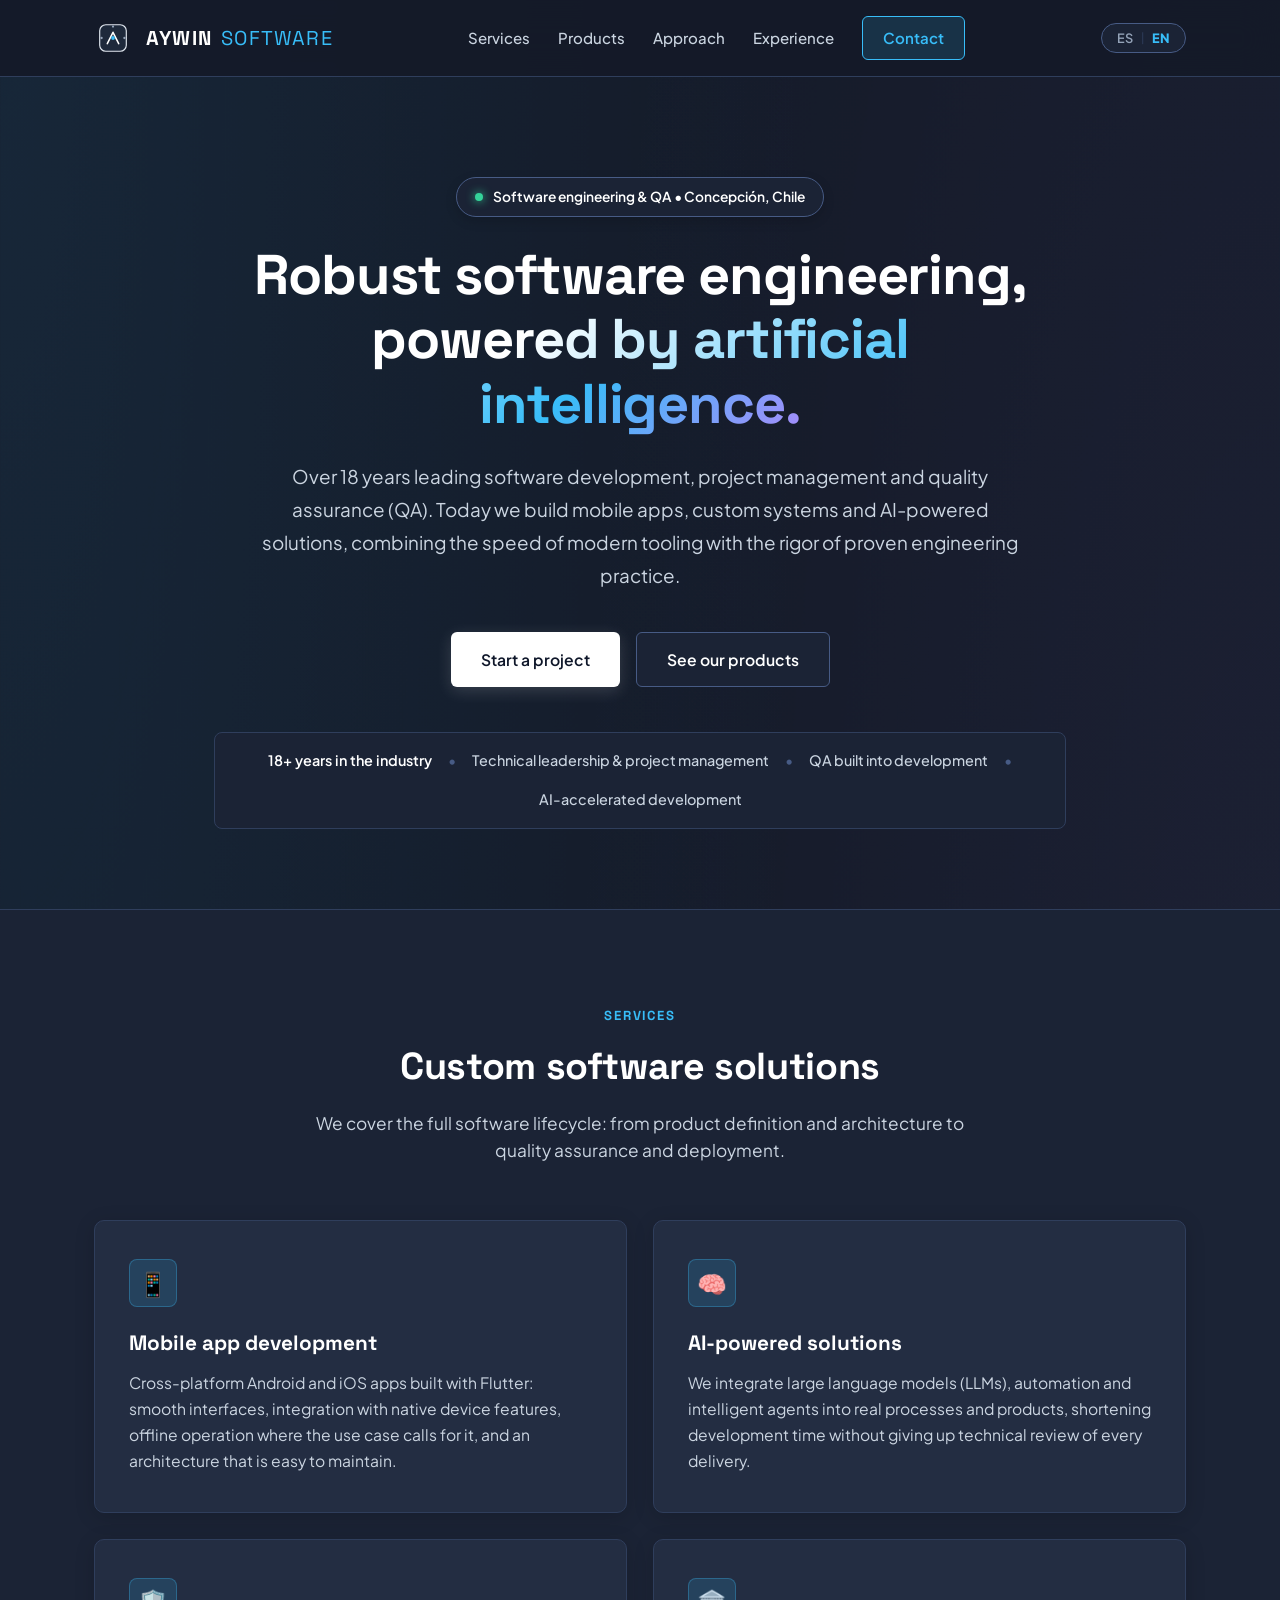
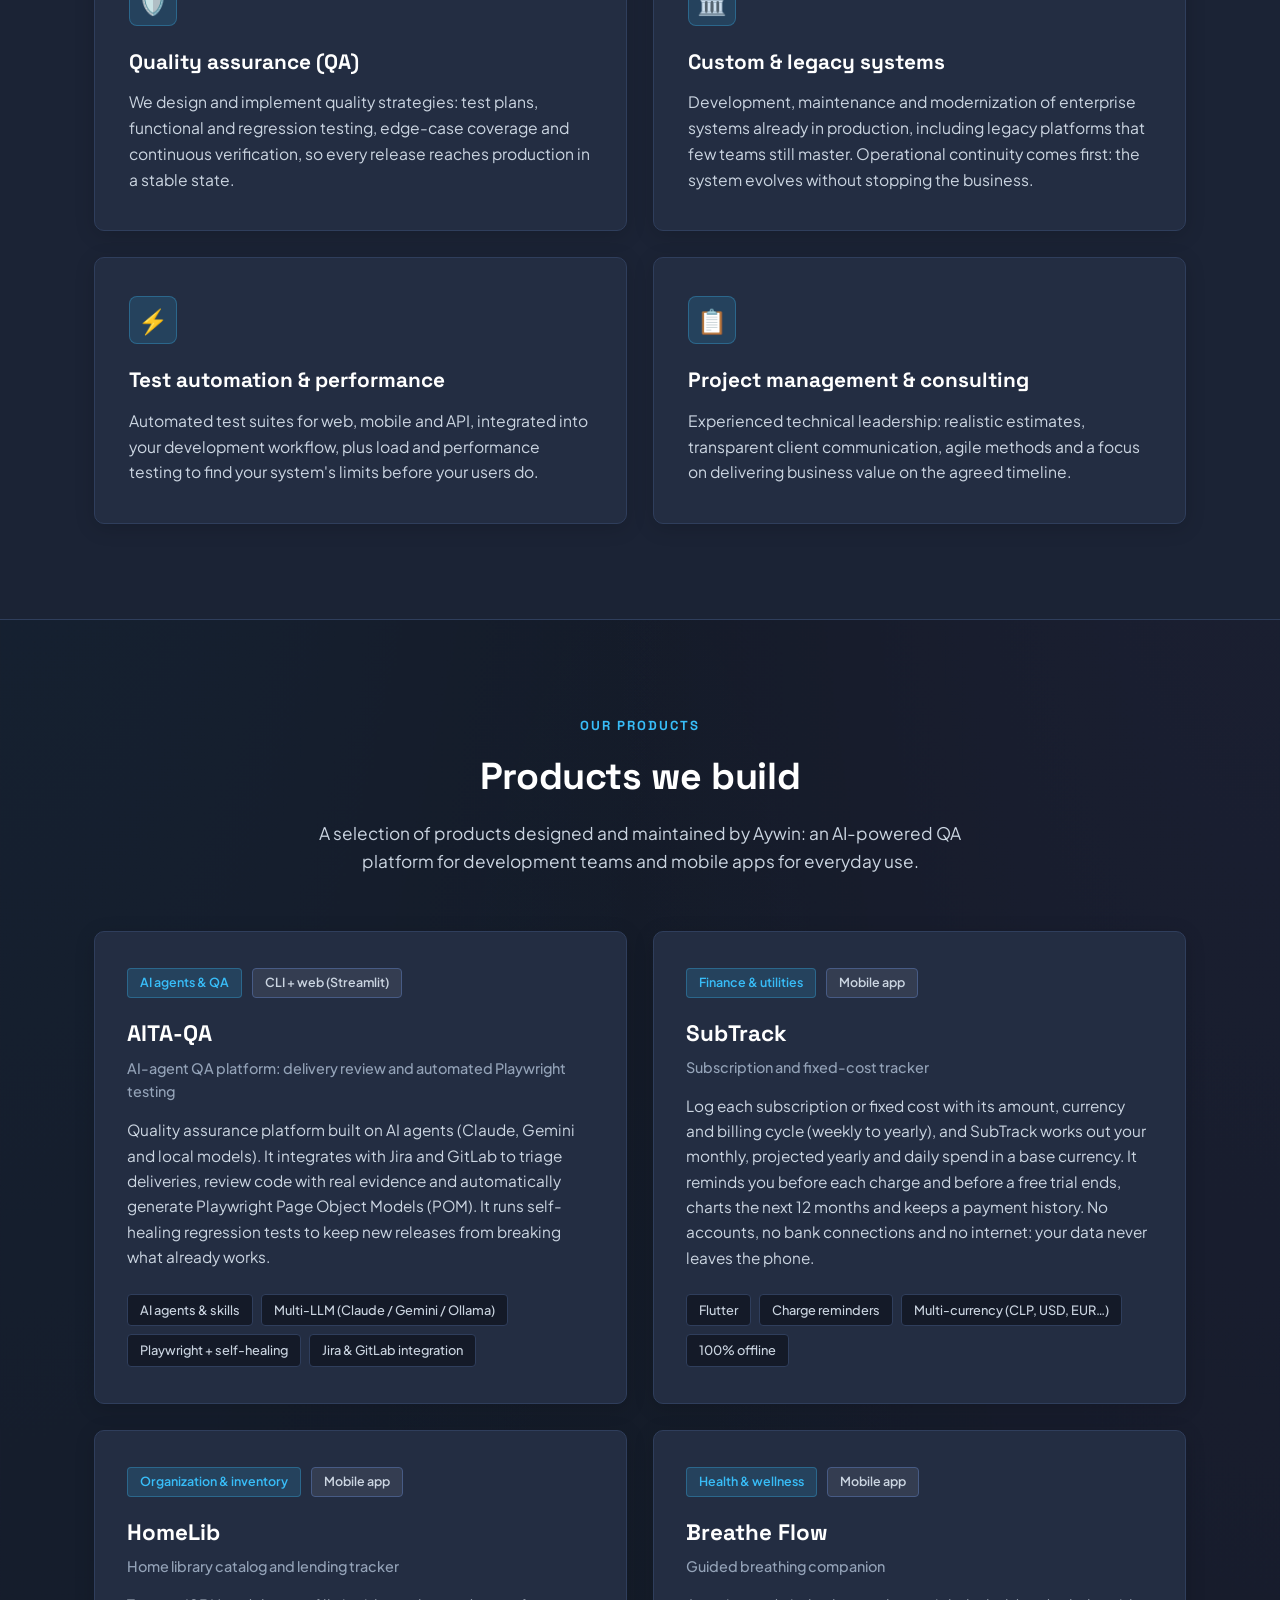
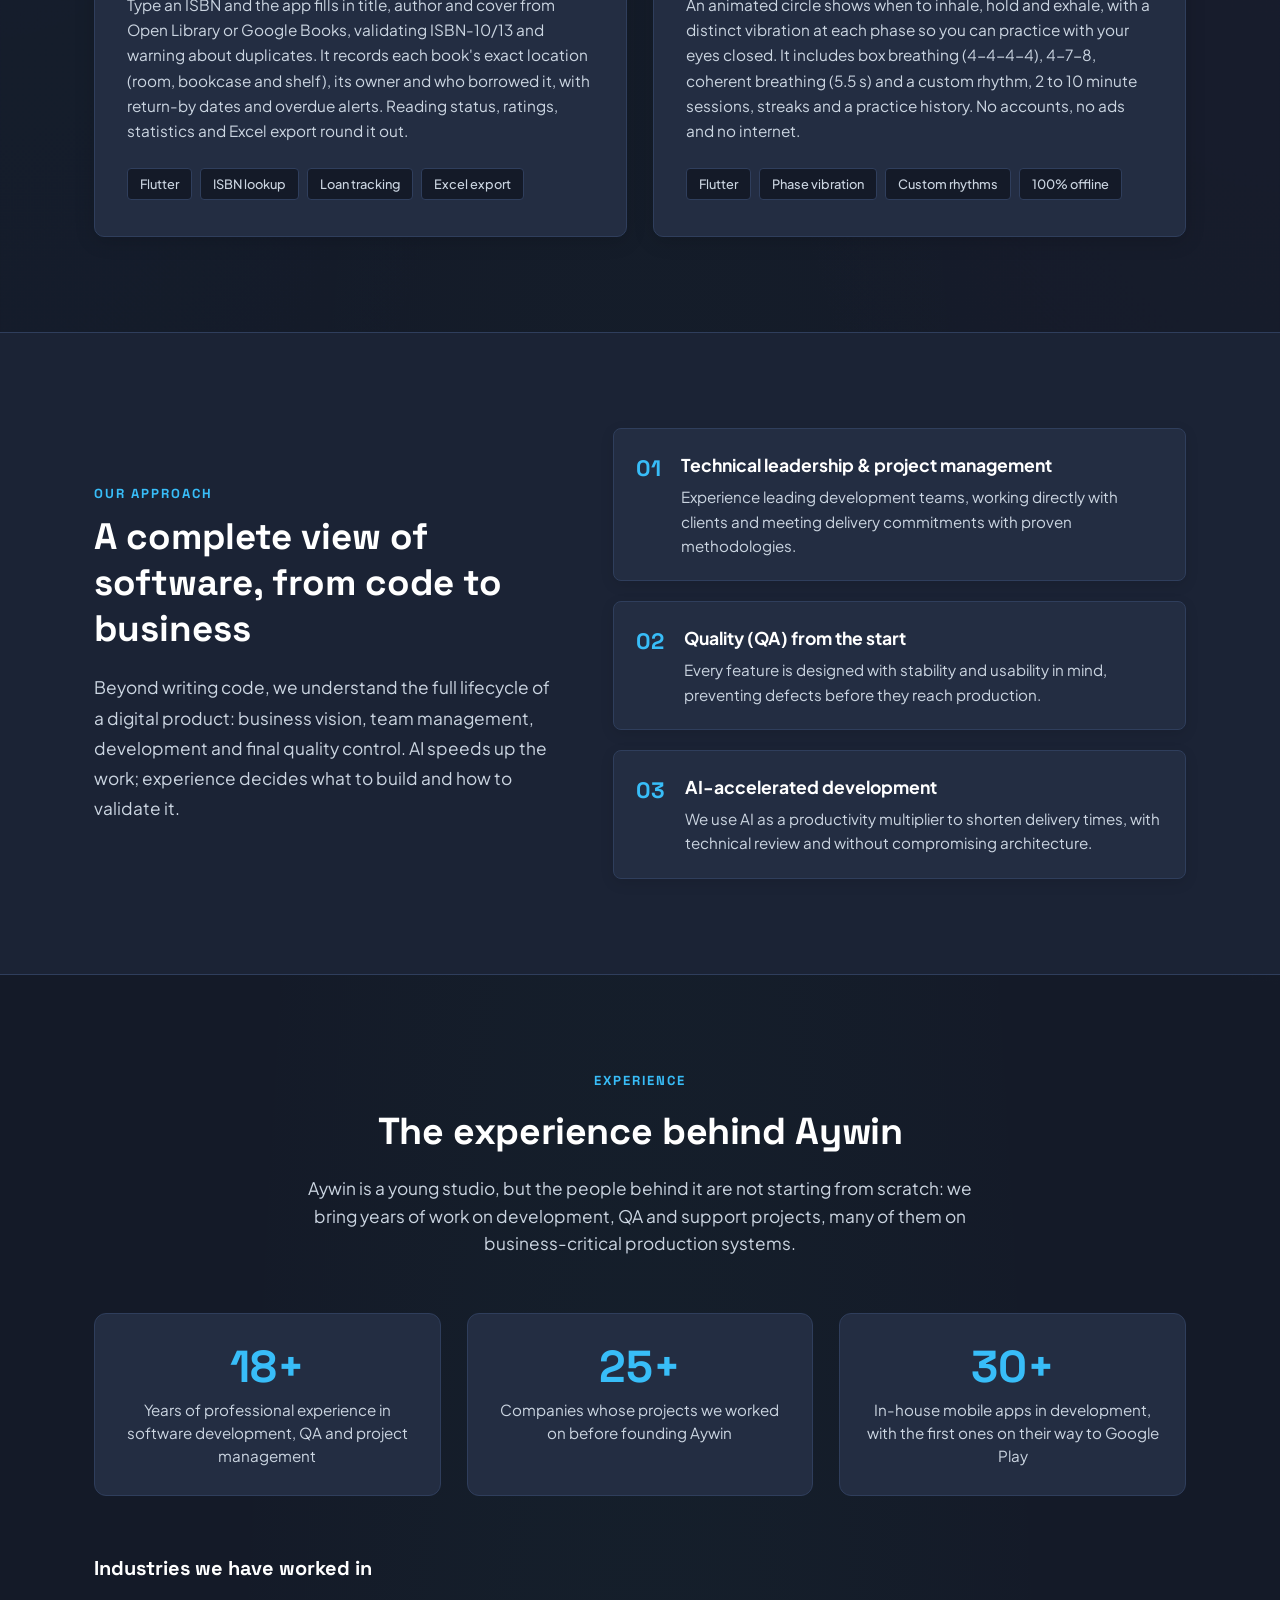
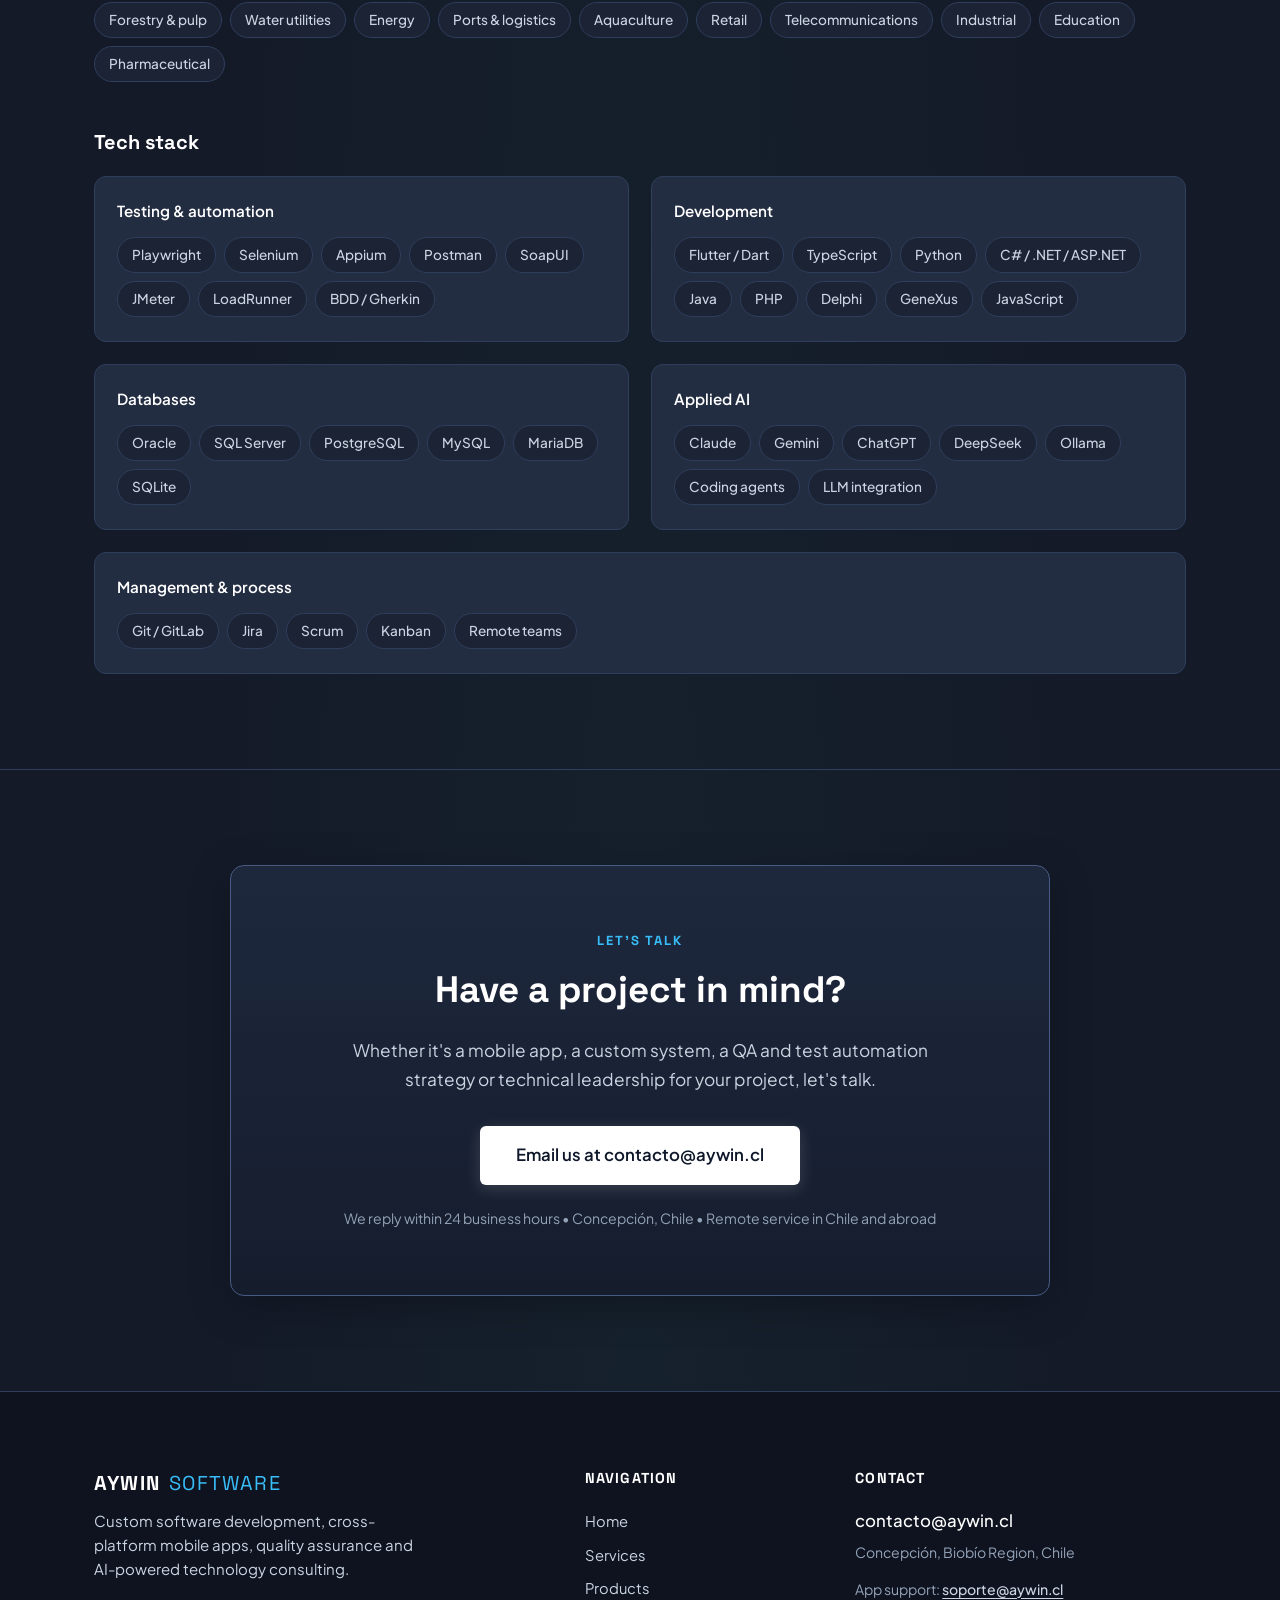
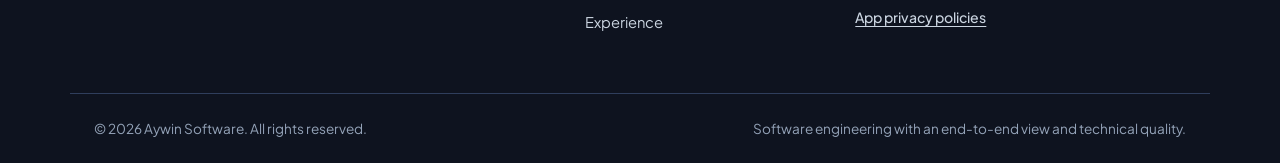
==== commit b7bc7d40: "Update experience to 18+ years; add SoapUI, ASP.NET, Java and pharma sector Co-Authored-By: Claude O" ====
--- a/index.html
+++ b/index.html
@@ -14,7 +14,7 @@
     <meta charset="UTF-8">
     <meta name="viewport" content="width=device-width, initial-scale=1.0">
     <title>Aywin Software | Ingeniería de software, QA e IA • Concepción, Chile</title>
-    <meta name="description" content="Desarrollo de software, QA y automatización de pruebas, apps móviles en Flutter y soluciones con IA. Más de 17 años de experiencia. Concepción, Chile.">
+    <meta name="description" content="Desarrollo de software, QA y automatización de pruebas, apps móviles en Flutter y soluciones con IA. Más de 18 años de experiencia. Concepción, Chile.">
     <meta name="keywords" content="desarrollo de software concepcion, ingenieria de software concepcion, consultoria qa chile, automatizacion de pruebas biobio, testing playwright, desarrollo aplicaciones moviles chile, flutter concepcion, agentes ia chile, aita-qa">
     <meta name="author" content="Aywin Software">
     <meta name="robots" content="index, follow, max-image-preview:large">
@@ -30,7 +30,7 @@
     <meta property="og:type" content="website">
     <meta property="og:url" content="https://aywin.cl/">
     <meta property="og:title" content="Aywin Software | Ingeniería de software, QA e IA">
-    <meta property="og:description" content="Desarrollo de software, QA y automatización de pruebas, apps móviles en Flutter y soluciones con IA. Más de 17 años de experiencia. Concepción, Chile.">
+    <meta property="og:description" content="Desarrollo de software, QA y automatización de pruebas, apps móviles en Flutter y soluciones con IA. Más de 18 años de experiencia. Concepción, Chile.">
     <meta property="og:image" content="https://aywin.cl/og-image.jpg">
     <meta property="og:image:width" content="1200">
     <meta property="og:image:height" content="630">
@@ -42,7 +42,7 @@
     <meta name="twitter:card" content="summary_large_image">
     <meta name="twitter:url" content="https://aywin.cl/">
     <meta name="twitter:title" content="Aywin Software | Ingeniería de software, QA e IA">
-    <meta name="twitter:description" content="Desarrollo de software, QA y automatización de pruebas, apps móviles en Flutter y soluciones con IA. Más de 17 años de experiencia. Concepción, Chile.">
+    <meta name="twitter:description" content="Desarrollo de software, QA y automatización de pruebas, apps móviles en Flutter y soluciones con IA. Más de 18 años de experiencia. Concepción, Chile.">
     <meta name="twitter:image" content="https://aywin.cl/og-image.jpg">
 
     <!-- Datos Estructurados Schema.org (JSON-LD) para Google Search -->
@@ -148,14 +148,14 @@
                 <span class="gradient-text" data-i18n="hero.title_p2">potenciada por inteligencia artificial.</span>
             </h1>
             <p class="hero-subtitle" data-i18n="hero.subtitle">
-                Más de 17 años liderando desarrollo de software, gestión de proyectos y aseguramiento de calidad (QA). Hoy creamos aplicaciones móviles, sistemas a medida y soluciones con IA, combinando la velocidad de las herramientas actuales con la solidez de una práctica de ingeniería probada.
+                Más de 18 años liderando desarrollo de software, gestión de proyectos y aseguramiento de calidad (QA). Hoy creamos aplicaciones móviles, sistemas a medida y soluciones con IA, combinando la velocidad de las herramientas actuales con la solidez de una práctica de ingeniería probada.
             </p>
             <div class="hero-actions">
                 <a href="#contacto" class="btn btn-primary" data-i18n="hero.btn_project">Iniciar un proyecto</a>
                 <a href="#productos" class="btn btn-secondary" data-i18n="hero.btn_portfolio">Ver productos</a>
             </div>
             <div class="credentials-strip">
-                <span class="credential-tag" data-i18n="hero.cred_years">17+ años en la industria</span>
+                <span class="credential-tag" data-i18n="hero.cred_years">18+ años en la industria</span>
                 <span class="dot" aria-hidden="true">•</span>
                 <span data-i18n="hero.cred_leadership">Liderazgo técnico y gestión de proyectos</span>
                 <span class="dot" aria-hidden="true">•</span>
@@ -357,7 +357,7 @@
 
             <div class="stats-grid">
                 <div class="stat-tile">
-                    <div class="stat-value">17+</div>
+                    <div class="stat-value">18+</div>
                     <div class="stat-label" data-i18n="exp.stat_years">Años de trayectoria profesional en desarrollo de software, QA y gestión de proyectos</div>
                 </div>
                 <div class="stat-tile">
@@ -382,6 +382,7 @@
                     <span data-i18n="exp.sector.telco">Telecomunicaciones</span>
                     <span data-i18n="exp.sector.industry">Industria</span>
                     <span data-i18n="exp.sector.education">Educación</span>
+                    <span data-i18n="exp.sector.pharma">Farmacéutica</span>
                 </div>
             </div>
 
@@ -391,13 +392,13 @@
                     <div class="stack-group">
                         <h4 data-i18n="exp.stack.testing">Testing y automatización</h4>
                         <div class="chip-row">
-                            <span>Playwright</span><span>Selenium</span><span>Appium</span><span>Postman</span><span>JMeter</span><span>LoadRunner</span><span>BDD / Gherkin</span>
+                            <span>Playwright</span><span>Selenium</span><span>Appium</span><span>Postman</span><span>SoapUI</span><span>JMeter</span><span>LoadRunner</span><span>BDD / Gherkin</span>
                         </div>
                     </div>
                     <div class="stack-group">
                         <h4 data-i18n="exp.stack.dev">Desarrollo</h4>
                         <div class="chip-row">
-                            <span>Flutter / Dart</span><span>TypeScript</span><span>Python</span><span>C# / .NET</span><span>PHP</span><span>Delphi</span><span>GeneXus</span><span>JavaScript</span>
+                            <span>Flutter / Dart</span><span>TypeScript</span><span>Python</span><span>C# / .NET / ASP.NET</span><span>Java</span><span>PHP</span><span>Delphi</span><span>GeneXus</span><span>JavaScript</span>
                         </div>
                     </div>
                     <div class="stack-group">
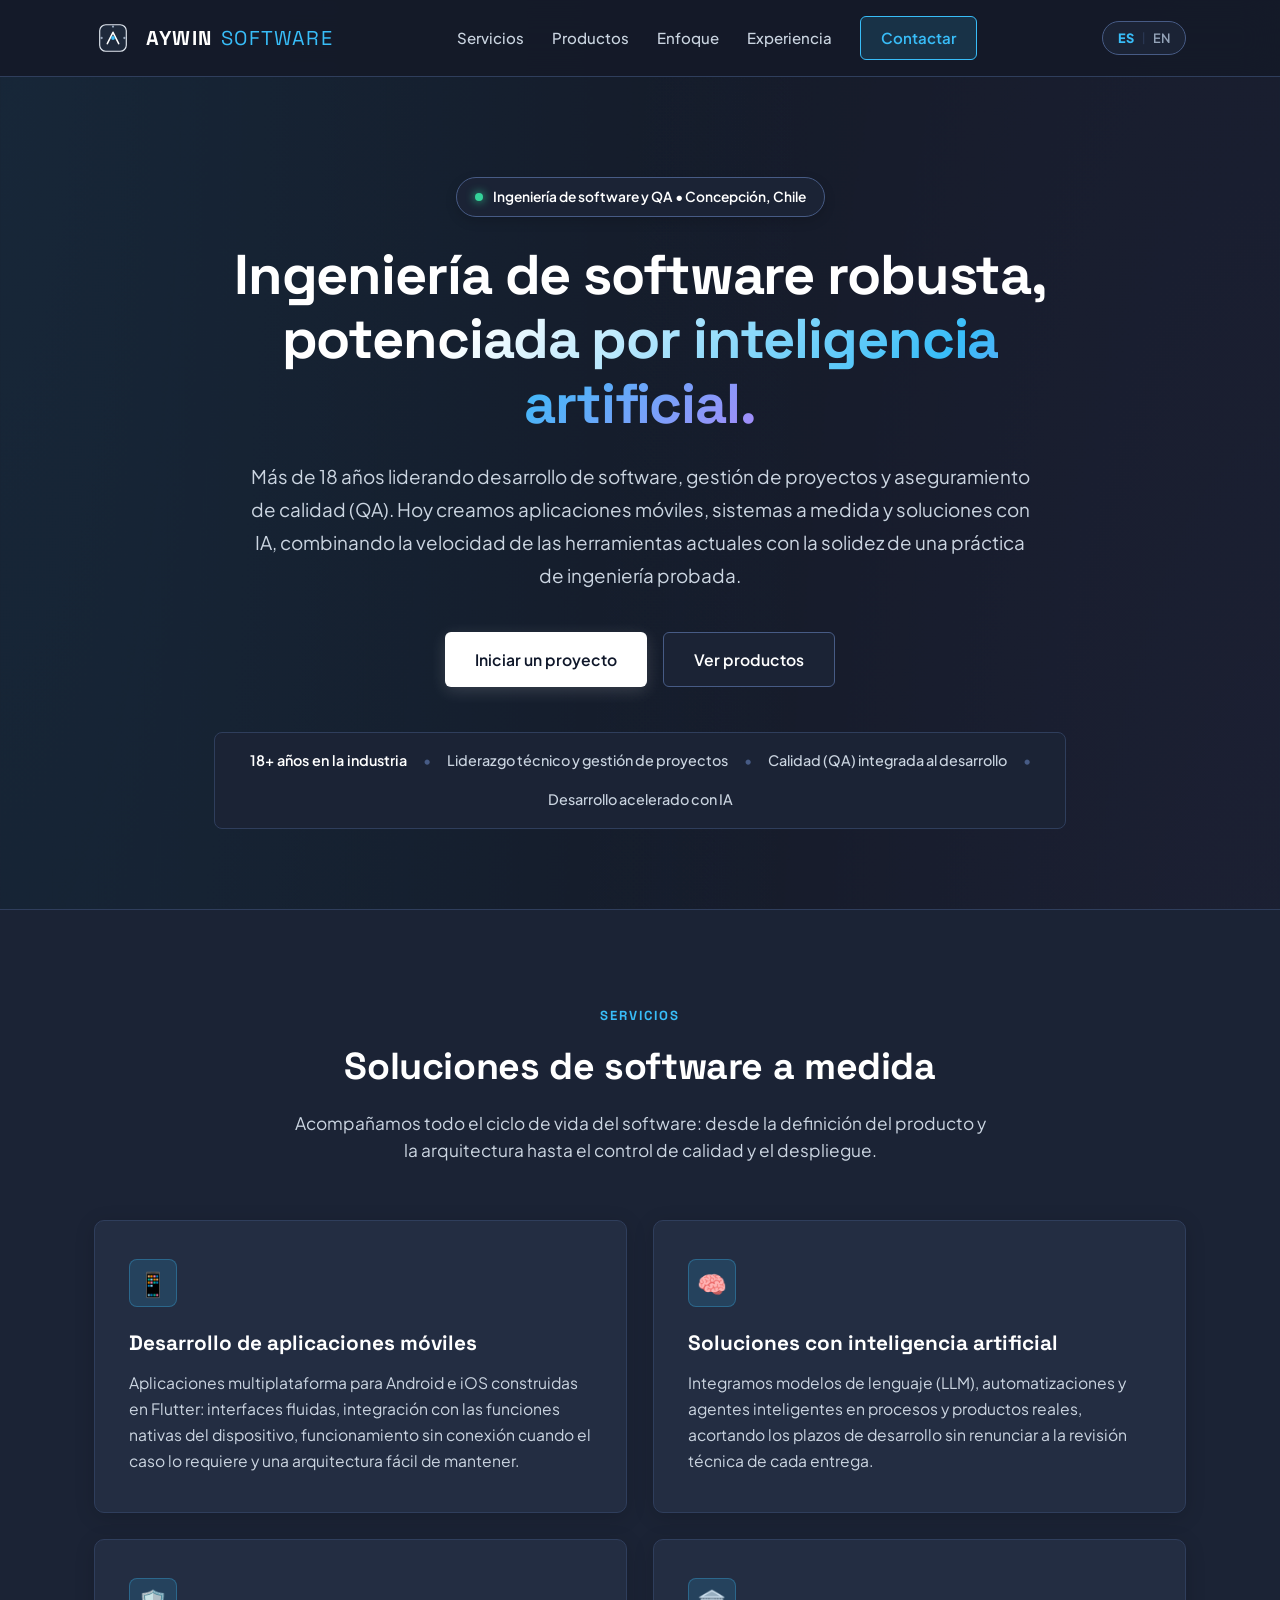
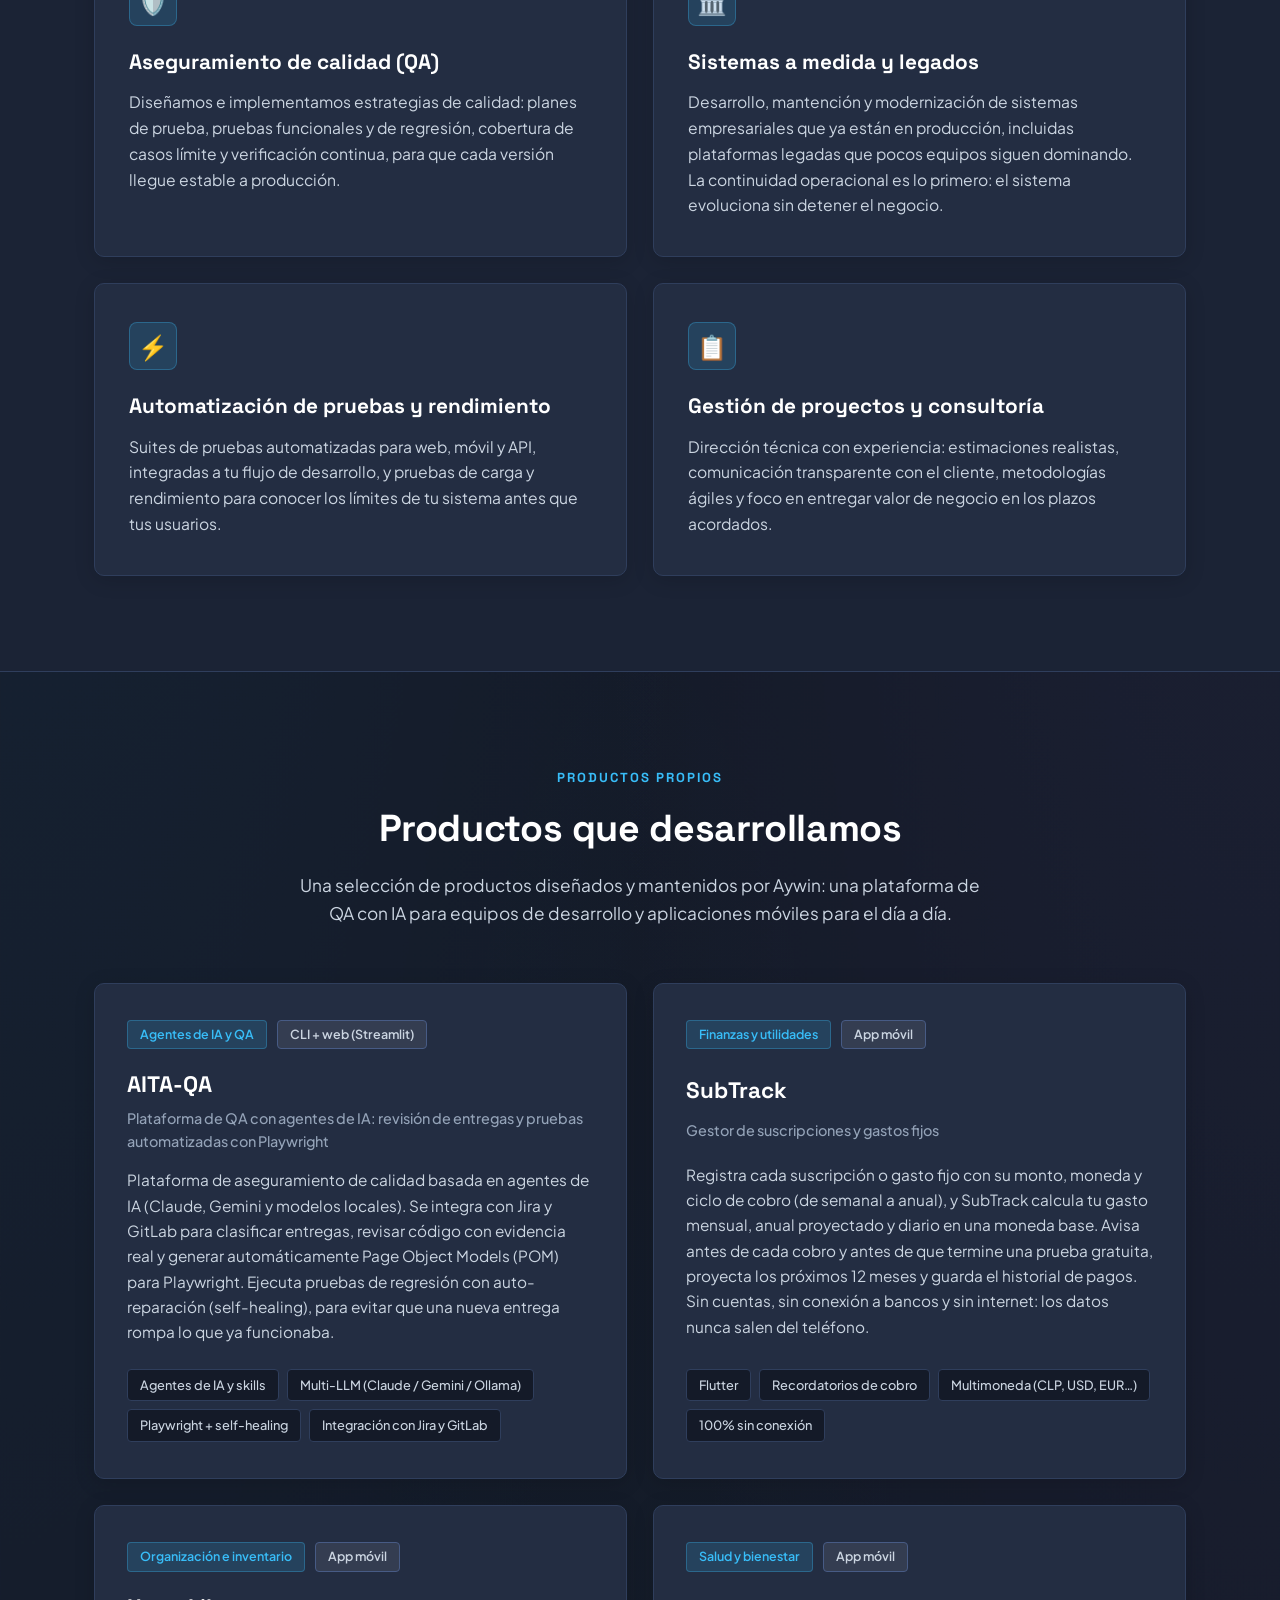
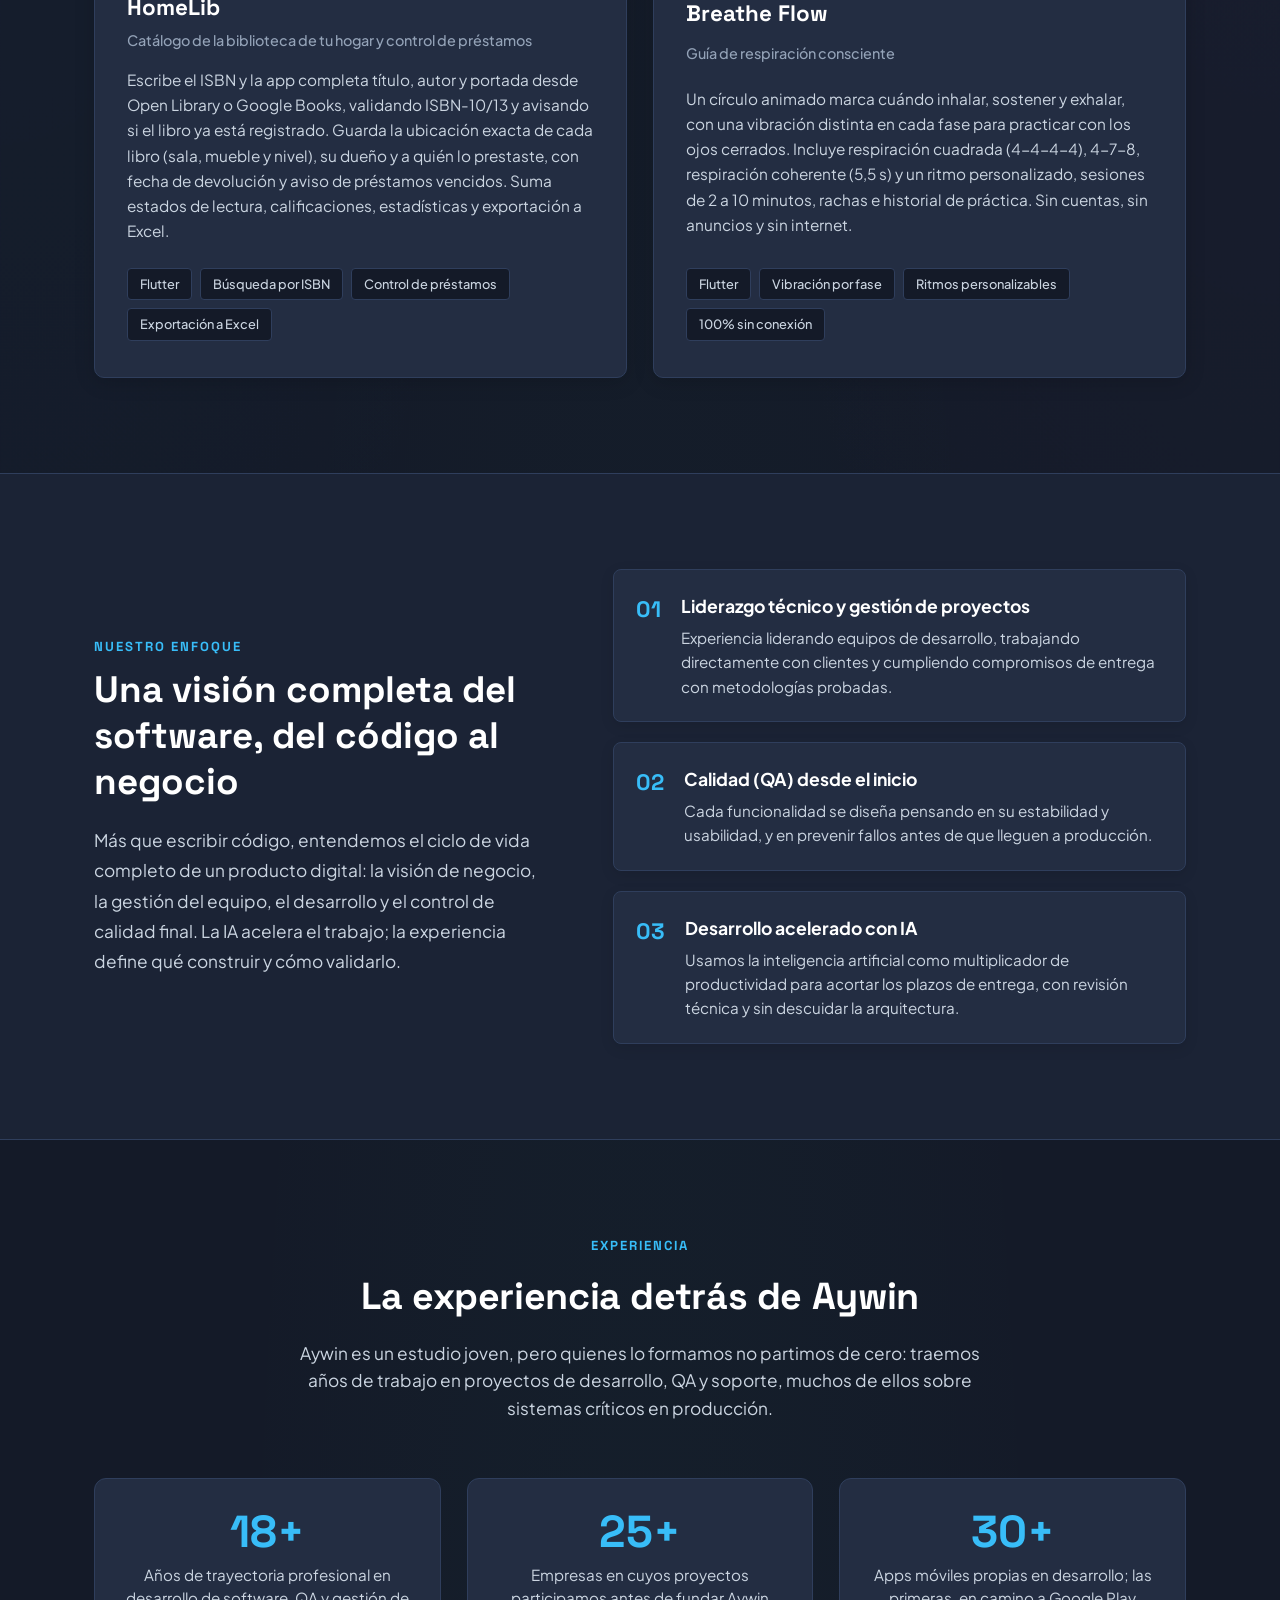
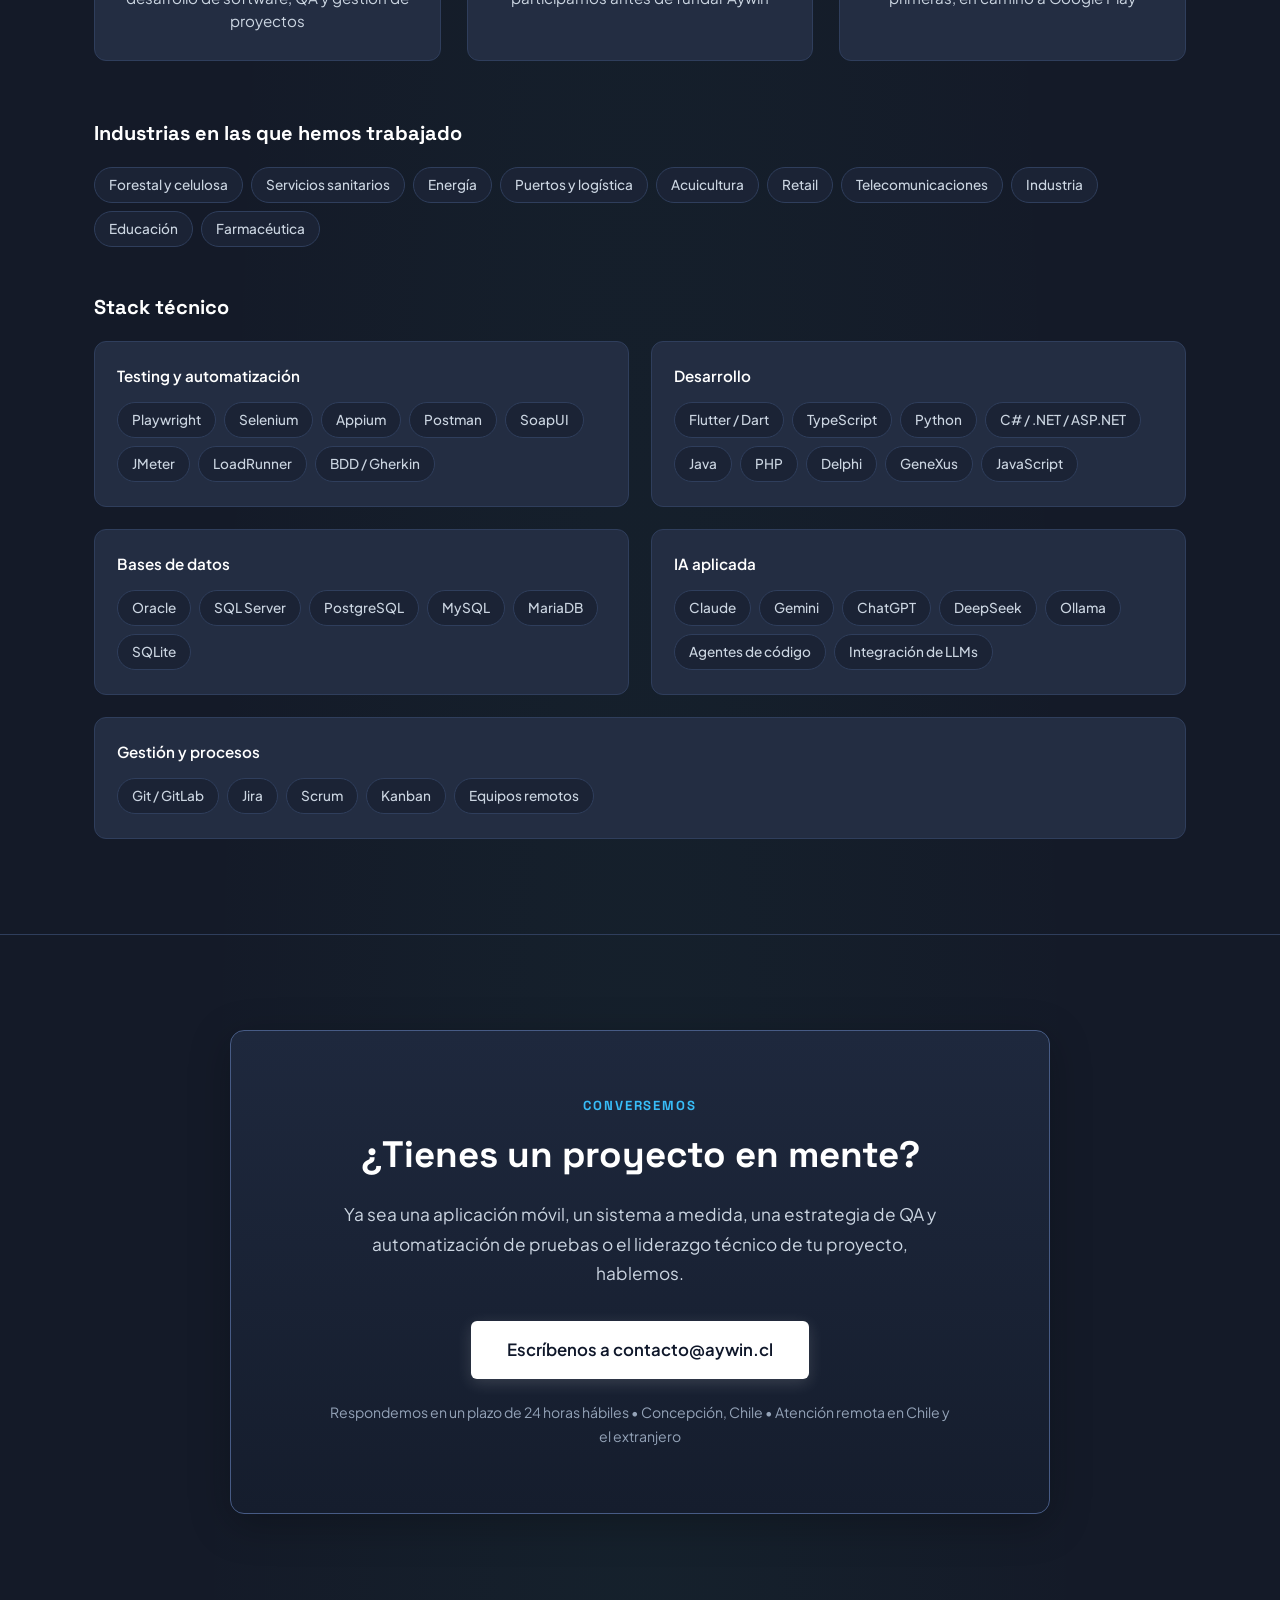
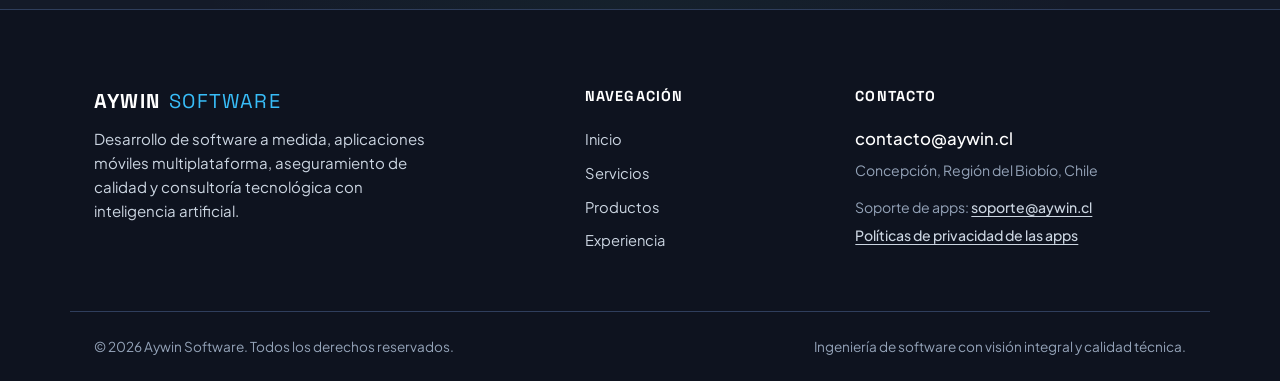
==== commit 8db913af: "Add static English landing (/en/) and revise privacy policies - en/index.html generated from index.h" ====
--- a/index.html
+++ b/index.html
@@ -1,5 +1,5 @@
 <!DOCTYPE html>
-<html lang="es">
+<html lang="es" data-i18n-mode="static">
 <head>
     <!-- Google tag (gtag.js) -->
     <script async src="https://www.googletagmanager.com/gtag/js?id=G-4CEL4YS32C"></script>
@@ -19,6 +19,9 @@
     <meta name="author" content="Aywin Software">
     <meta name="robots" content="index, follow, max-image-preview:large">
     <link rel="canonical" href="https://aywin.cl/">
+    <link rel="alternate" hreflang="es" href="https://aywin.cl/">
+    <link rel="alternate" hreflang="en" href="https://aywin.cl/en/">
+    <link rel="alternate" hreflang="x-default" href="https://aywin.cl/">
 
     <!-- Geolocalización SEO (Concepción, Región del Biobío, Chile) -->
     <meta name="geo.region" content="CL-BI">
@@ -90,10 +93,10 @@
     <link rel="preconnect" href="https://fonts.gstatic.com" crossorigin>
     <link href="https://fonts.googleapis.com/css2?family=Plus+Jakarta+Sans:wght@400;500;600;700;800&family=Space+Grotesk:wght@500;600;700&display=swap" rel="stylesheet">
         <meta name="theme-color" content="#141A28">
-    <link rel="icon" type="image/svg+xml" href="favicon.svg">
-    <link rel="apple-touch-icon" href="apple-touch-icon.png">
-    <link rel="stylesheet" href="styles.css?v=1.4">
-    <script src="i18n.js" defer></script>
+    <link rel="icon" type="image/svg+xml" href="/favicon.svg">
+    <link rel="apple-touch-icon" href="/apple-touch-icon.png">
+    <link rel="stylesheet" href="/styles.css?v=1.5">
+    <script src="/i18n.js?v=1.6" defer></script>
 </head>
 <body>
 
@@ -122,9 +125,9 @@
             </nav>
             <div class="nav-actions">
                 <div class="lang-switch" id="langSwitch" role="group" aria-label="Cambiar idioma / Switch language">
-                    <button type="button" class="lang-btn active" data-lang="es" title="Español" aria-pressed="true">ES</button>
+                    <a class="lang-btn active" href="/" hreflang="es" lang="es" data-lang="es" title="Español" aria-current="page">ES</a>
                     <span class="lang-divider" aria-hidden="true">|</span>
-                    <button type="button" class="lang-btn" data-lang="en" title="English" aria-pressed="false">EN</button>
+                    <a class="lang-btn" href="/en/" hreflang="en" lang="en" data-lang="en" title="English">EN</a>
                 </div>
                 <button type="button" class="nav-toggle" id="navToggle" aria-label="Abrir menú de navegación" aria-expanded="false" aria-controls="navLinks">
                     <span></span>
@@ -466,7 +469,7 @@
                 <p><a href="mailto:contacto@aywin.cl">contacto@aywin.cl</a></p>
                 <p class="location-text" data-i18n="footer.location">Concepción, Región del Biobío, Chile</p>
                 <p class="footer-support"><span data-i18n="footer.support">Soporte de apps:</span> <a href="mailto:soporte@aywin.cl">soporte@aywin.cl</a></p>
-                <p class="footer-support"><a href="privacy.html" data-i18n="footer.privacy">Políticas de privacidad de las apps</a></p>
+                <p class="footer-support"><a href="/privacy.html" data-i18n="footer.privacy">Políticas de privacidad de las apps</a></p>
             </div>
         </div>
         <div class="footer-bottom">
--- a/styles.css
+++ b/styles.css
@@ -178,6 +178,12 @@
     font-weight: 800;
 }
 
+/* En la landing (/ y /en/) los botones de idioma son enlaces entre páginas */
+a.lang-btn {
+    text-decoration: none;
+    display: inline-block;
+}
+
 .lang-divider {
     color: var(--border-subtle);
     font-size: 0.72rem;
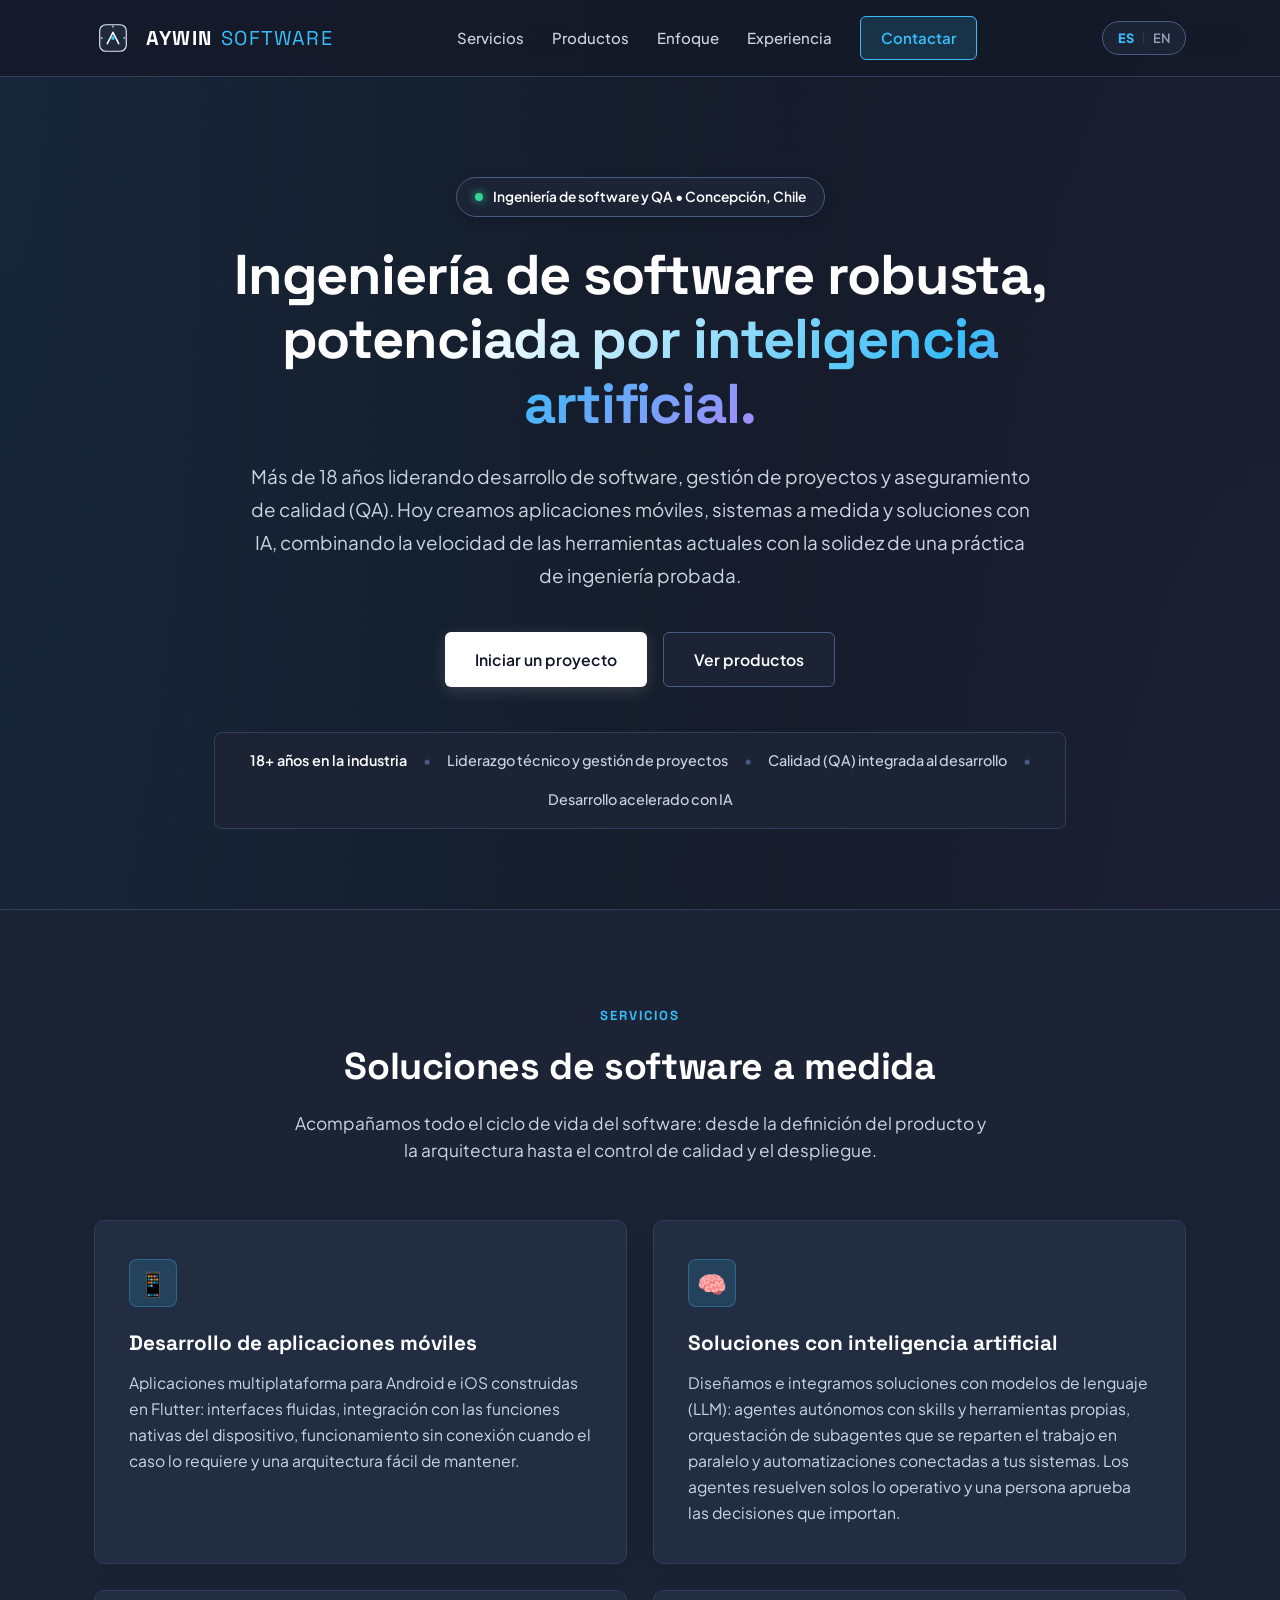
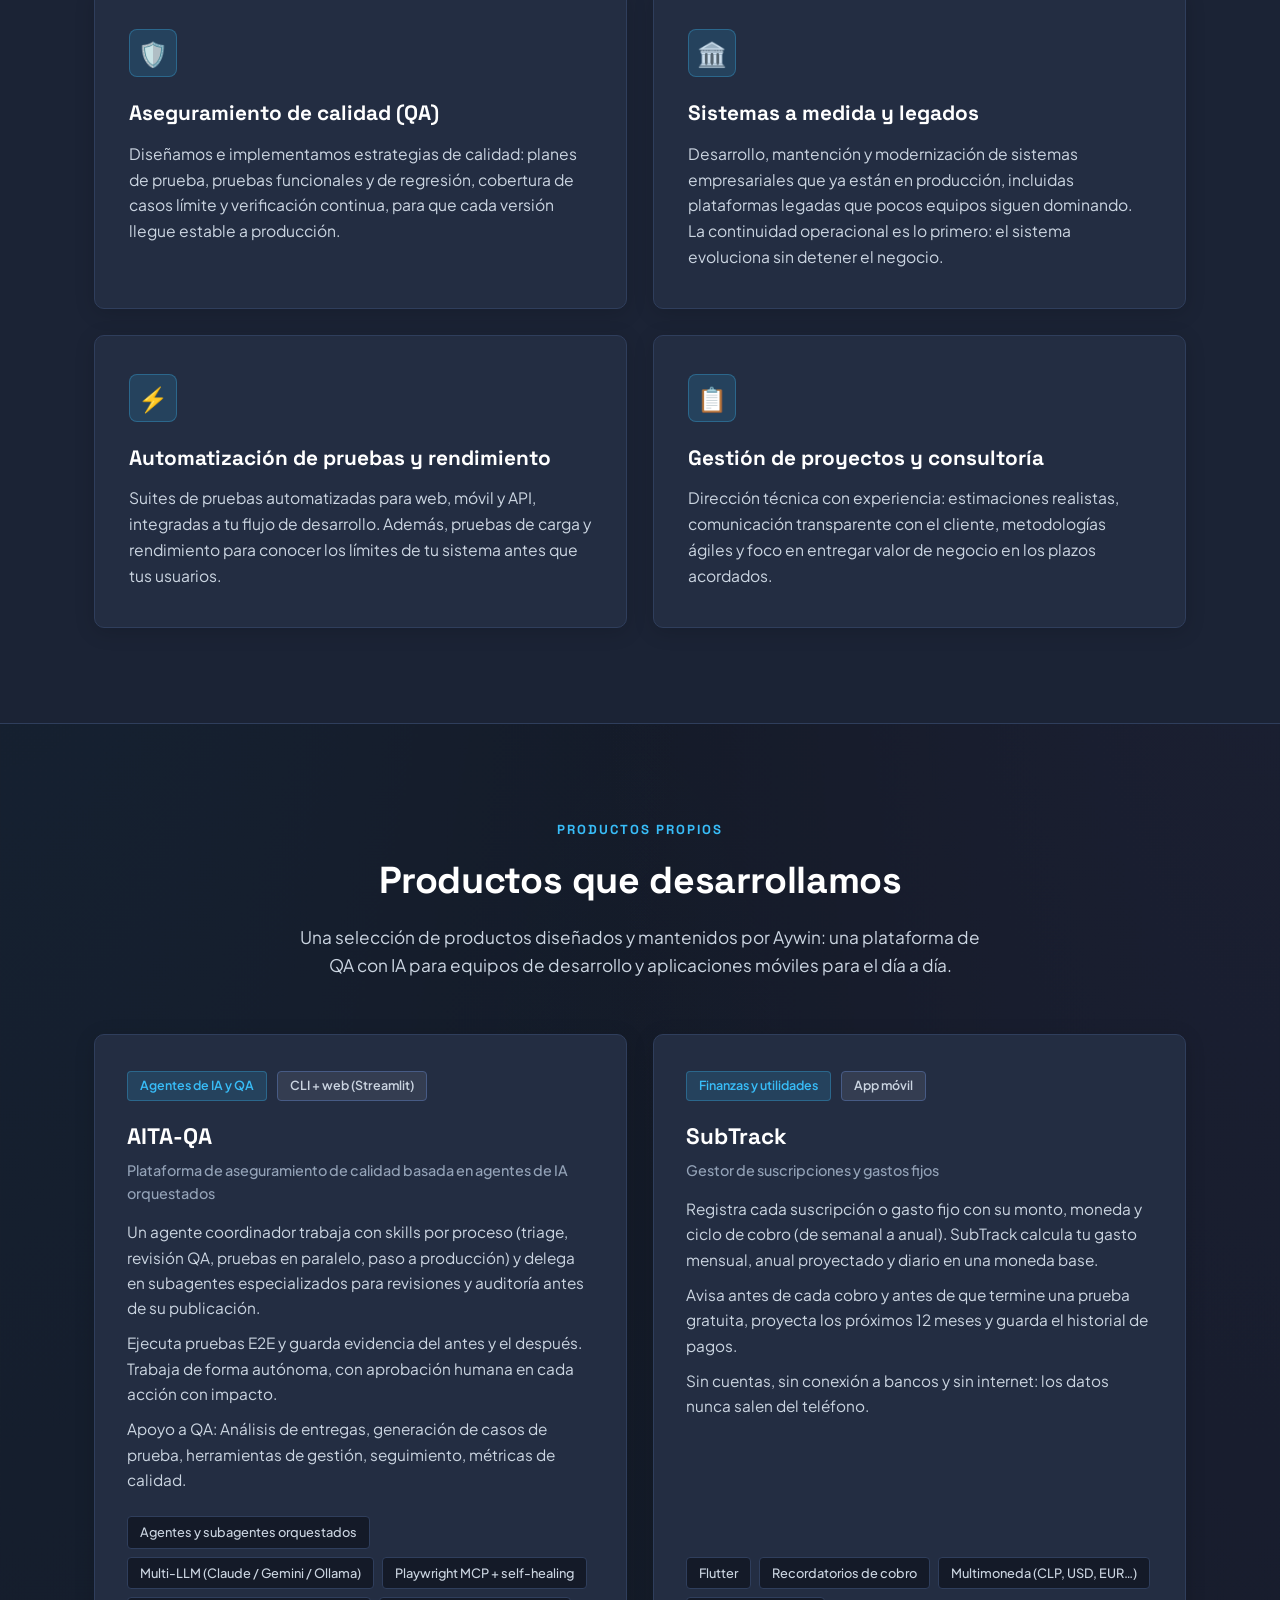
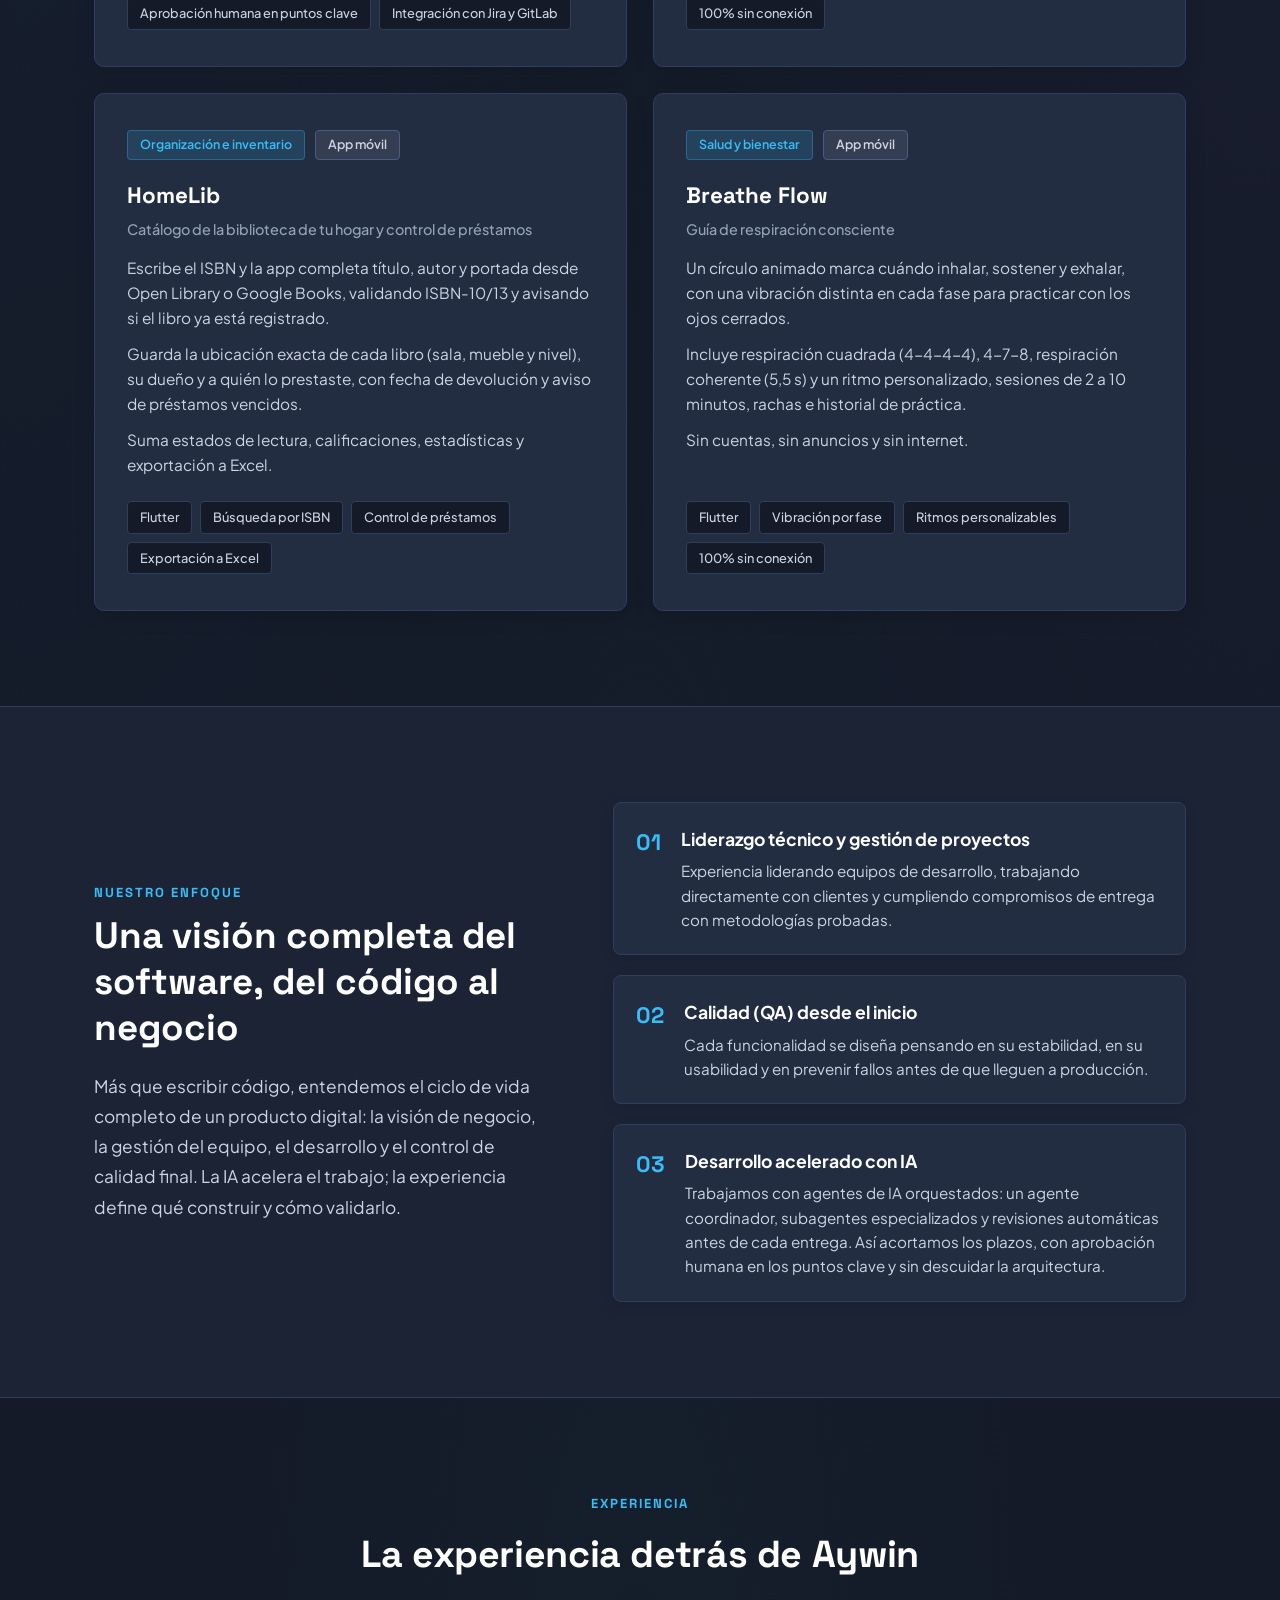
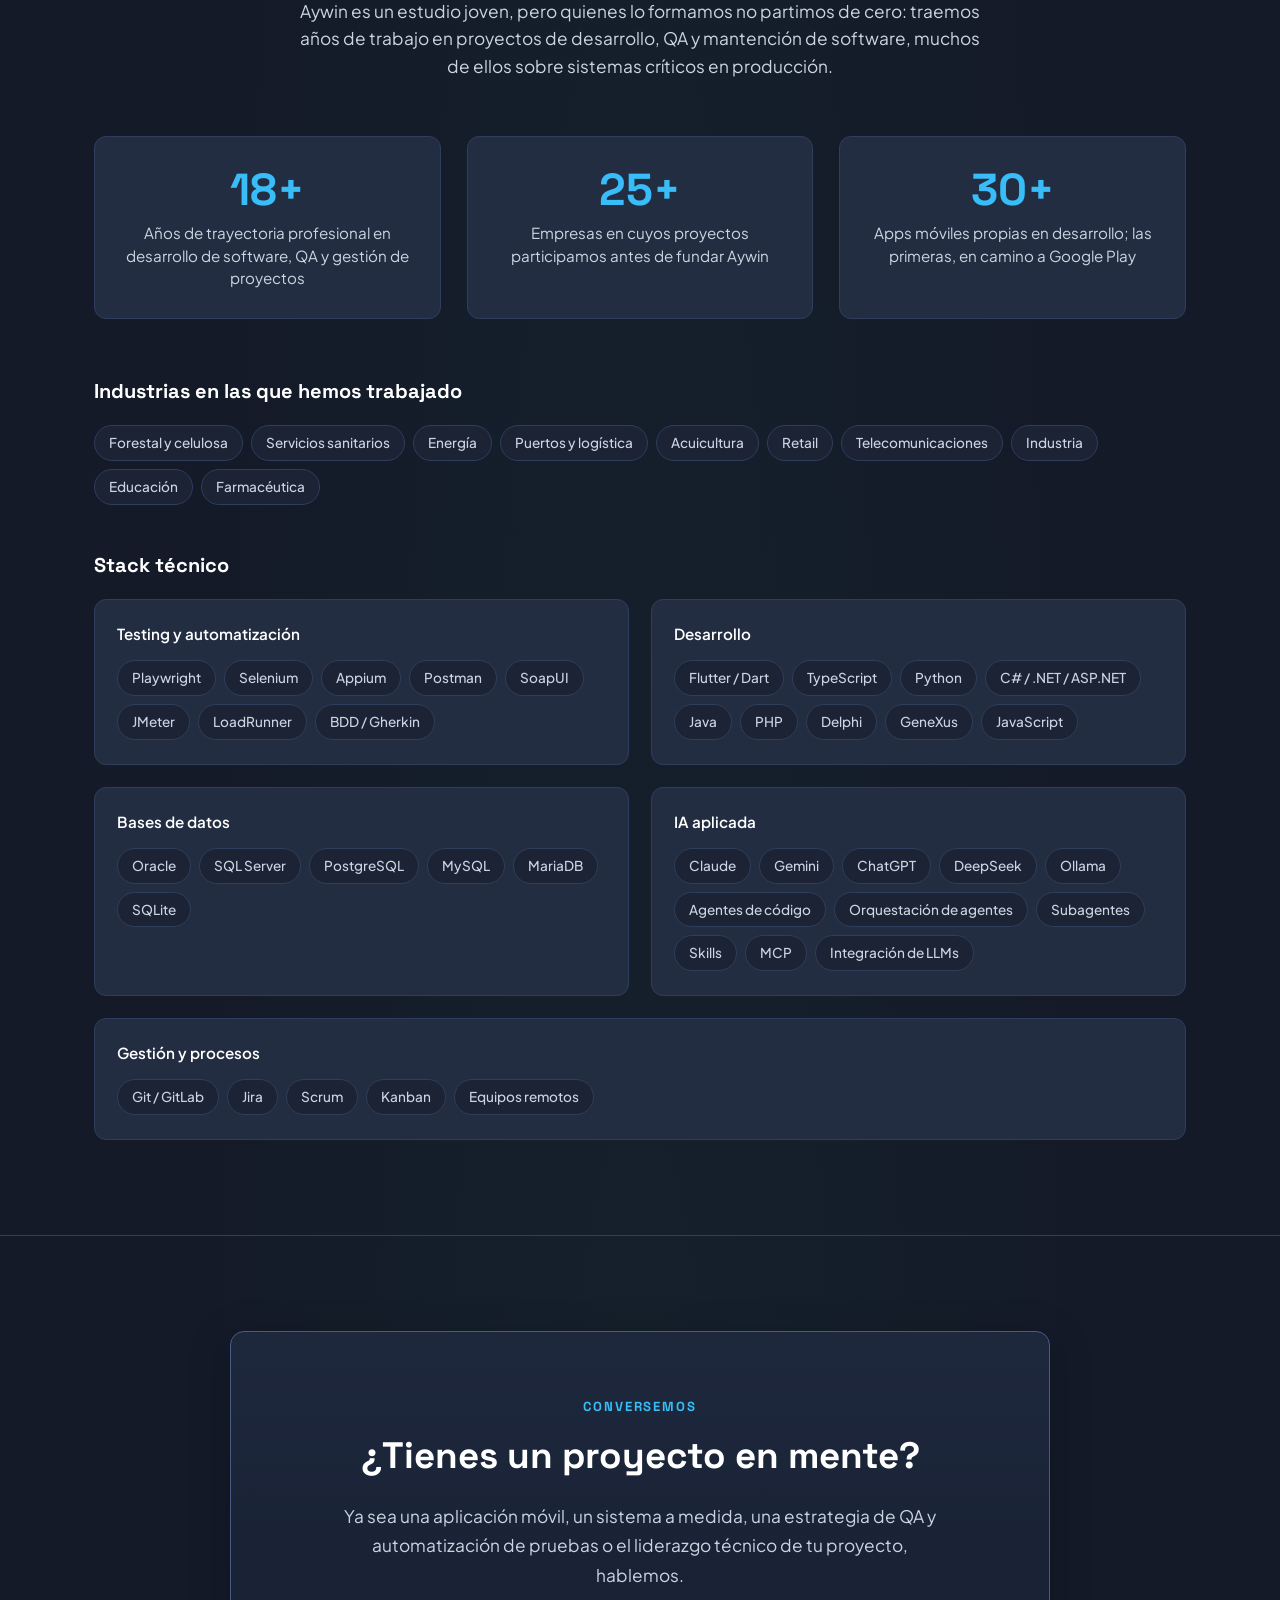
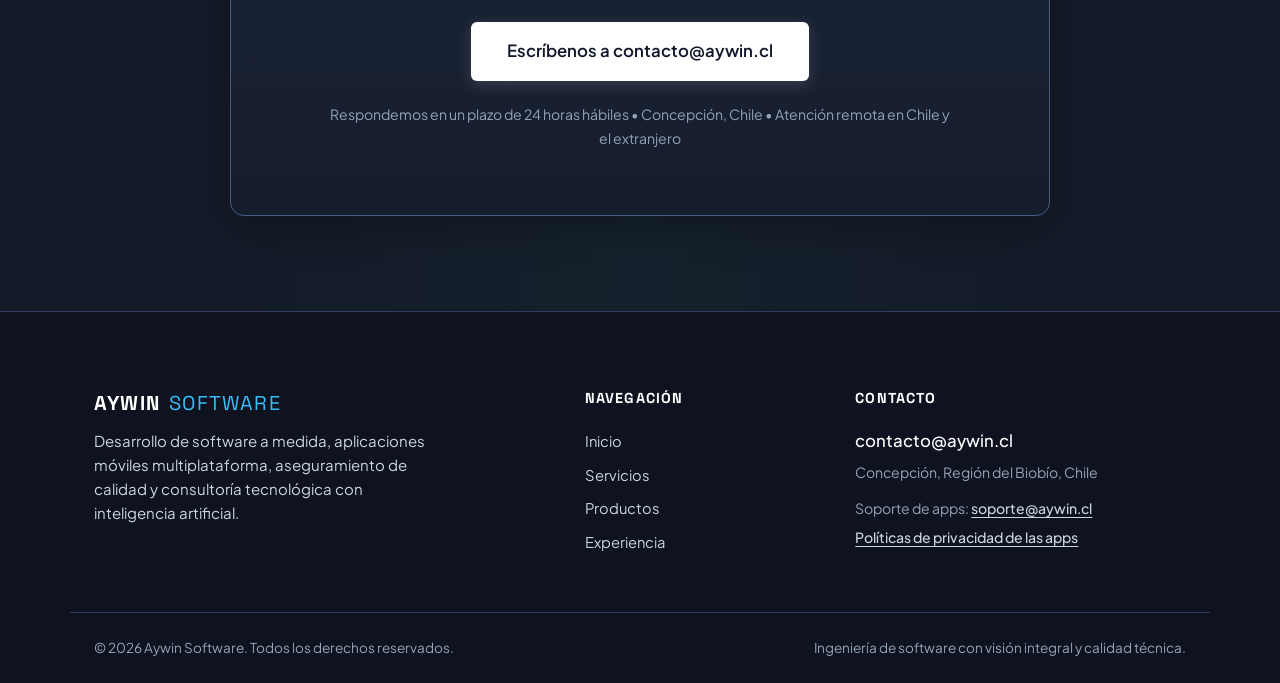
==== commit f494f30d: "Describe agent orchestration and tidy card copy - AI service, AITA-QA, approach and stack now descri" ====
--- a/index.html
+++ b/index.html
@@ -95,8 +95,8 @@
         <meta name="theme-color" content="#141A28">
     <link rel="icon" type="image/svg+xml" href="/favicon.svg">
     <link rel="apple-touch-icon" href="/apple-touch-icon.png">
-    <link rel="stylesheet" href="/styles.css?v=1.5">
-    <script src="/i18n.js?v=1.6" defer></script>
+    <link rel="stylesheet" href="/styles.css?v=1.7">
+    <script src="/i18n.js?v=1.13" defer></script>
 </head>
 <body>
 
@@ -189,7 +189,7 @@
                 <div class="service-card">
                     <div class="service-icon-box" aria-hidden="true">🧠</div>
                     <h3 data-i18n="services.ai.title">Soluciones con inteligencia artificial</h3>
-                    <p data-i18n="services.ai.desc">Integramos modelos de lenguaje (LLM), automatizaciones y agentes inteligentes en procesos y productos reales, acortando los plazos de desarrollo sin renunciar a la revisión técnica de cada entrega.</p>
+                    <p data-i18n="services.ai.desc">Diseñamos e integramos soluciones con modelos de lenguaje (LLM): agentes autónomos con skills y herramientas propias, orquestación de subagentes que se reparten el trabajo en paralelo y automatizaciones conectadas a tus sistemas. Los agentes resuelven solos lo operativo y una persona aprueba las decisiones que importan.</p>
                 </div>
 
                 <div class="service-card">
@@ -207,7 +207,7 @@
                 <div class="service-card">
                     <div class="service-icon-box" aria-hidden="true">⚡</div>
                     <h3 data-i18n="services.automation.title">Automatización de pruebas y rendimiento</h3>
-                    <p data-i18n="services.automation.desc">Suites de pruebas automatizadas para web, móvil y API, integradas a tu flujo de desarrollo, y pruebas de carga y rendimiento para conocer los límites de tu sistema antes que tus usuarios.</p>
+                    <p data-i18n="services.automation.desc">Suites de pruebas automatizadas para web, móvil y API, integradas a tu flujo de desarrollo. Además, pruebas de carga y rendimiento para conocer los límites de tu sistema antes que tus usuarios.</p>
                 </div>
 
                 <div class="service-card">
@@ -238,15 +238,16 @@
                         <span class="platform-pill" data-i18n="product.aita.platform">CLI + web (Streamlit)</span>
                     </div>
                     <h3 data-i18n="product.aita.title">AITA-QA</h3>
-                    <p class="card-subtitle" data-i18n="product.aita.subtitle">Plataforma de QA con agentes de IA: revisión de entregas y pruebas automatizadas con Playwright</p>
-                    <p class="card-description" data-i18n="product.aita.desc">
-                        Plataforma de aseguramiento de calidad basada en agentes de IA (Claude, Gemini y modelos locales). Se integra con Jira y GitLab para clasificar entregas, revisar código con evidencia real y generar automáticamente Page Object Models (POM) para Playwright. Ejecuta pruebas de regresión con auto-reparación (self-healing), para evitar que una nueva entrega rompa lo que ya funcionaba.
-                    </p>
+                    <p class="card-subtitle" data-i18n="product.aita.subtitle">Plataforma de aseguramiento de calidad basada en agentes de IA orquestados</p>
+                    <div class="card-description" data-i18n="product.aita.desc">
+                        <p>Un agente coordinador trabaja con skills por proceso (triage, revisión QA, pruebas en paralelo, paso a producción) y delega en subagentes especializados para revisiones y auditoría antes de su publicación.</p><p>Ejecuta pruebas E2E y guarda evidencia del antes y el después. Trabaja de forma autónoma, con aprobación humana en cada acción con impacto.</p><p>Apoyo a QA: Análisis de entregas, generación de casos de prueba, herramientas de gestión, seguimiento, métricas de calidad.</p>
+                    </div>
                     <div class="card-badges">
-                        <span data-i18n="product.aita.b1">Agentes de IA y skills</span>
+                        <span data-i18n="product.aita.b1">Agentes y subagentes orquestados</span>
                         <span data-i18n="product.aita.b2">Multi-LLM (Claude / Gemini / Ollama)</span>
-                        <span data-i18n="product.aita.b3">Playwright + self-healing</span>
-                        <span data-i18n="product.aita.b4">Integración con Jira y GitLab</span>
+                        <span data-i18n="product.aita.b3">Playwright MCP + self-healing</span>
+                        <span data-i18n="product.aita.b4">Aprobación humana en puntos clave</span>
+                        <span data-i18n="product.aita.b5">Integración con Jira y GitLab</span>
                     </div>
                 </div>
 
@@ -258,9 +259,9 @@
                     </div>
                     <h3 data-i18n="product.subtrack.title">SubTrack</h3>
                     <p class="card-subtitle" data-i18n="product.subtrack.subtitle">Gestor de suscripciones y gastos fijos</p>
-                    <p class="card-description" data-i18n="product.subtrack.desc">
-                        Registra cada suscripción o gasto fijo con su monto, moneda y ciclo de cobro (de semanal a anual), y SubTrack calcula tu gasto mensual, anual proyectado y diario en una moneda base. Avisa antes de cada cobro y antes de que termine una prueba gratuita, proyecta los próximos 12 meses y guarda el historial de pagos. Sin cuentas, sin conexión a bancos y sin internet: los datos nunca salen del teléfono.
-                    </p>
+                    <div class="card-description" data-i18n="product.subtrack.desc">
+                        <p>Registra cada suscripción o gasto fijo con su monto, moneda y ciclo de cobro (de semanal a anual). SubTrack calcula tu gasto mensual, anual proyectado y diario en una moneda base.</p><p>Avisa antes de cada cobro y antes de que termine una prueba gratuita, proyecta los próximos 12 meses y guarda el historial de pagos.</p><p>Sin cuentas, sin conexión a bancos y sin internet: los datos nunca salen del teléfono.</p>
+                    </div>
                     <div class="card-badges">
                         <span data-i18n="product.subtrack.b1">Flutter</span>
                         <span data-i18n="product.subtrack.b2">Recordatorios de cobro</span>
@@ -277,9 +278,9 @@
                     </div>
                     <h3 data-i18n="product.library.title">HomeLib</h3>
                     <p class="card-subtitle" data-i18n="product.library.subtitle">Catálogo de la biblioteca de tu hogar y control de préstamos</p>
-                    <p class="card-description" data-i18n="product.library.desc">
-                        Escribe el ISBN y la app completa título, autor y portada desde Open Library o Google Books, validando ISBN-10/13 y avisando si el libro ya está registrado. Guarda la ubicación exacta de cada libro (sala, mueble y nivel), su dueño y a quién lo prestaste, con fecha de devolución y aviso de préstamos vencidos. Suma estados de lectura, calificaciones, estadísticas y exportación a Excel.
-                    </p>
+                    <div class="card-description" data-i18n="product.library.desc">
+                        <p>Escribe el ISBN y la app completa título, autor y portada desde Open Library o Google Books, validando ISBN-10/13 y avisando si el libro ya está registrado.</p><p>Guarda la ubicación exacta de cada libro (sala, mueble y nivel), su dueño y a quién lo prestaste, con fecha de devolución y aviso de préstamos vencidos.</p><p>Suma estados de lectura, calificaciones, estadísticas y exportación a Excel.</p>
+                    </div>
                     <div class="card-badges">
                         <span data-i18n="product.library.b1">Flutter</span>
                         <span data-i18n="product.library.b2">Búsqueda por ISBN</span>
@@ -296,9 +297,9 @@
                     </div>
                     <h3 data-i18n="product.breathe.title">Breathe Flow</h3>
                     <p class="card-subtitle" data-i18n="product.breathe.subtitle">Guía de respiración consciente</p>
-                    <p class="card-description" data-i18n="product.breathe.desc">
-                        Un círculo animado marca cuándo inhalar, sostener y exhalar, con una vibración distinta en cada fase para practicar con los ojos cerrados. Incluye respiración cuadrada (4-4-4-4), 4-7-8, respiración coherente (5,5 s) y un ritmo personalizado, sesiones de 2 a 10 minutos, rachas e historial de práctica. Sin cuentas, sin anuncios y sin internet.
-                    </p>
+                    <div class="card-description" data-i18n="product.breathe.desc">
+                        <p>Un círculo animado marca cuándo inhalar, sostener y exhalar, con una vibración distinta en cada fase para practicar con los ojos cerrados.</p><p>Incluye respiración cuadrada (4-4-4-4), 4-7-8, respiración coherente (5,5 s) y un ritmo personalizado, sesiones de 2 a 10 minutos, rachas e historial de práctica.</p><p>Sin cuentas, sin anuncios y sin internet.</p>
+                    </div>
                     <div class="card-badges">
                         <span data-i18n="product.breathe.b1">Flutter</span>
                         <span data-i18n="product.breathe.b2">Vibración por fase</span>
@@ -334,14 +335,14 @@
                         <div class="item-num">02</div>
                         <div>
                             <h4 data-i18n="diff.item2.title">Calidad (QA) desde el inicio</h4>
-                            <p data-i18n="diff.item2.desc">Cada funcionalidad se diseña pensando en su estabilidad y usabilidad, y en prevenir fallos antes de que lleguen a producción.</p>
+                            <p data-i18n="diff.item2.desc">Cada funcionalidad se diseña pensando en su estabilidad, en su usabilidad y en prevenir fallos antes de que lleguen a producción.</p>
                         </div>
                     </div>
                     <div class="approach-item">
                         <div class="item-num">03</div>
                         <div>
                             <h4 data-i18n="diff.item3.title">Desarrollo acelerado con IA</h4>
-                            <p data-i18n="diff.item3.desc">Usamos la inteligencia artificial como multiplicador de productividad para acortar los plazos de entrega, con revisión técnica y sin descuidar la arquitectura.</p>
+                            <p data-i18n="diff.item3.desc">Trabajamos con agentes de IA orquestados: un agente coordinador, subagentes especializados y revisiones automáticas antes de cada entrega. Así acortamos los plazos, con aprobación humana en los puntos clave y sin descuidar la arquitectura.</p>
                         </div>
                     </div>
                 </div>
@@ -355,7 +356,7 @@
             <div class="section-header text-center">
                 <span class="section-tag" data-i18n="exp.tag">EXPERIENCIA</span>
                 <h2 data-i18n="exp.title">La experiencia detrás de Aywin</h2>
-                <p data-i18n="exp.subtitle">Aywin es un estudio joven, pero quienes lo formamos no partimos de cero: traemos años de trabajo en proyectos de desarrollo, QA y soporte, muchos de ellos sobre sistemas críticos en producción.</p>
+                <p data-i18n="exp.subtitle">Aywin es un estudio joven, pero quienes lo formamos no partimos de cero: traemos años de trabajo en proyectos de desarrollo, QA y mantención de software, muchos de ellos sobre sistemas críticos en producción.</p>
             </div>
 
             <div class="stats-grid">
@@ -413,7 +414,7 @@
                     <div class="stack-group">
                         <h4 data-i18n="exp.stack.ai">IA aplicada</h4>
                         <div class="chip-row">
-                            <span>Claude</span><span>Gemini</span><span>ChatGPT</span><span>DeepSeek</span><span>Ollama</span><span data-i18n="exp.stack.agents">Agentes de código</span><span data-i18n="exp.stack.llm">Integración de LLMs</span>
+                            <span>Claude</span><span>Gemini</span><span>ChatGPT</span><span>DeepSeek</span><span>Ollama</span><span data-i18n="exp.stack.agents">Agentes de código</span><span data-i18n="exp.stack.orchestration">Orquestación de agentes</span><span data-i18n="exp.stack.subagents">Subagentes</span><span>Skills</span><span>MCP</span><span data-i18n="exp.stack.llm">Integración de LLMs</span>
                         </div>
                     </div>
                     <div class="stack-group">
--- a/styles.css
+++ b/styles.css
@@ -442,7 +442,6 @@
     padding: 36px 32px;
     display: flex;
     flex-direction: column;
-    justify-content: space-between;
     transition: all 0.25s ease;
     box-shadow: 0 4px 20px rgba(0, 0, 0, 0.15);
 }
@@ -501,7 +500,36 @@
     margin-bottom: 24px;
 }
 
+/* Descripción en párrafos cortos (y lista en AITA-QA) para no formar bloques largos */
+.card-description p {
+    margin: 0 0 10px;
+}
+
+.card-description ul {
+    margin: 0 0 10px;
+    padding-left: 18px;
+}
+
+.card-description li {
+    margin-bottom: 4px;
+}
+
+.card-description li::marker {
+    color: var(--accent-cyan);
+}
+
+.card-description strong {
+    color: var(--text-primary);
+    font-weight: 600;
+}
+
+.card-description > :last-child {
+    margin-bottom: 0;
+}
+
 .card-badges {
+    /* Badges al fondo: tarjetas de una misma fila quedan alineadas */
+    margin-top: auto;
     display: flex;
     flex-wrap: wrap;
     gap: 8px;
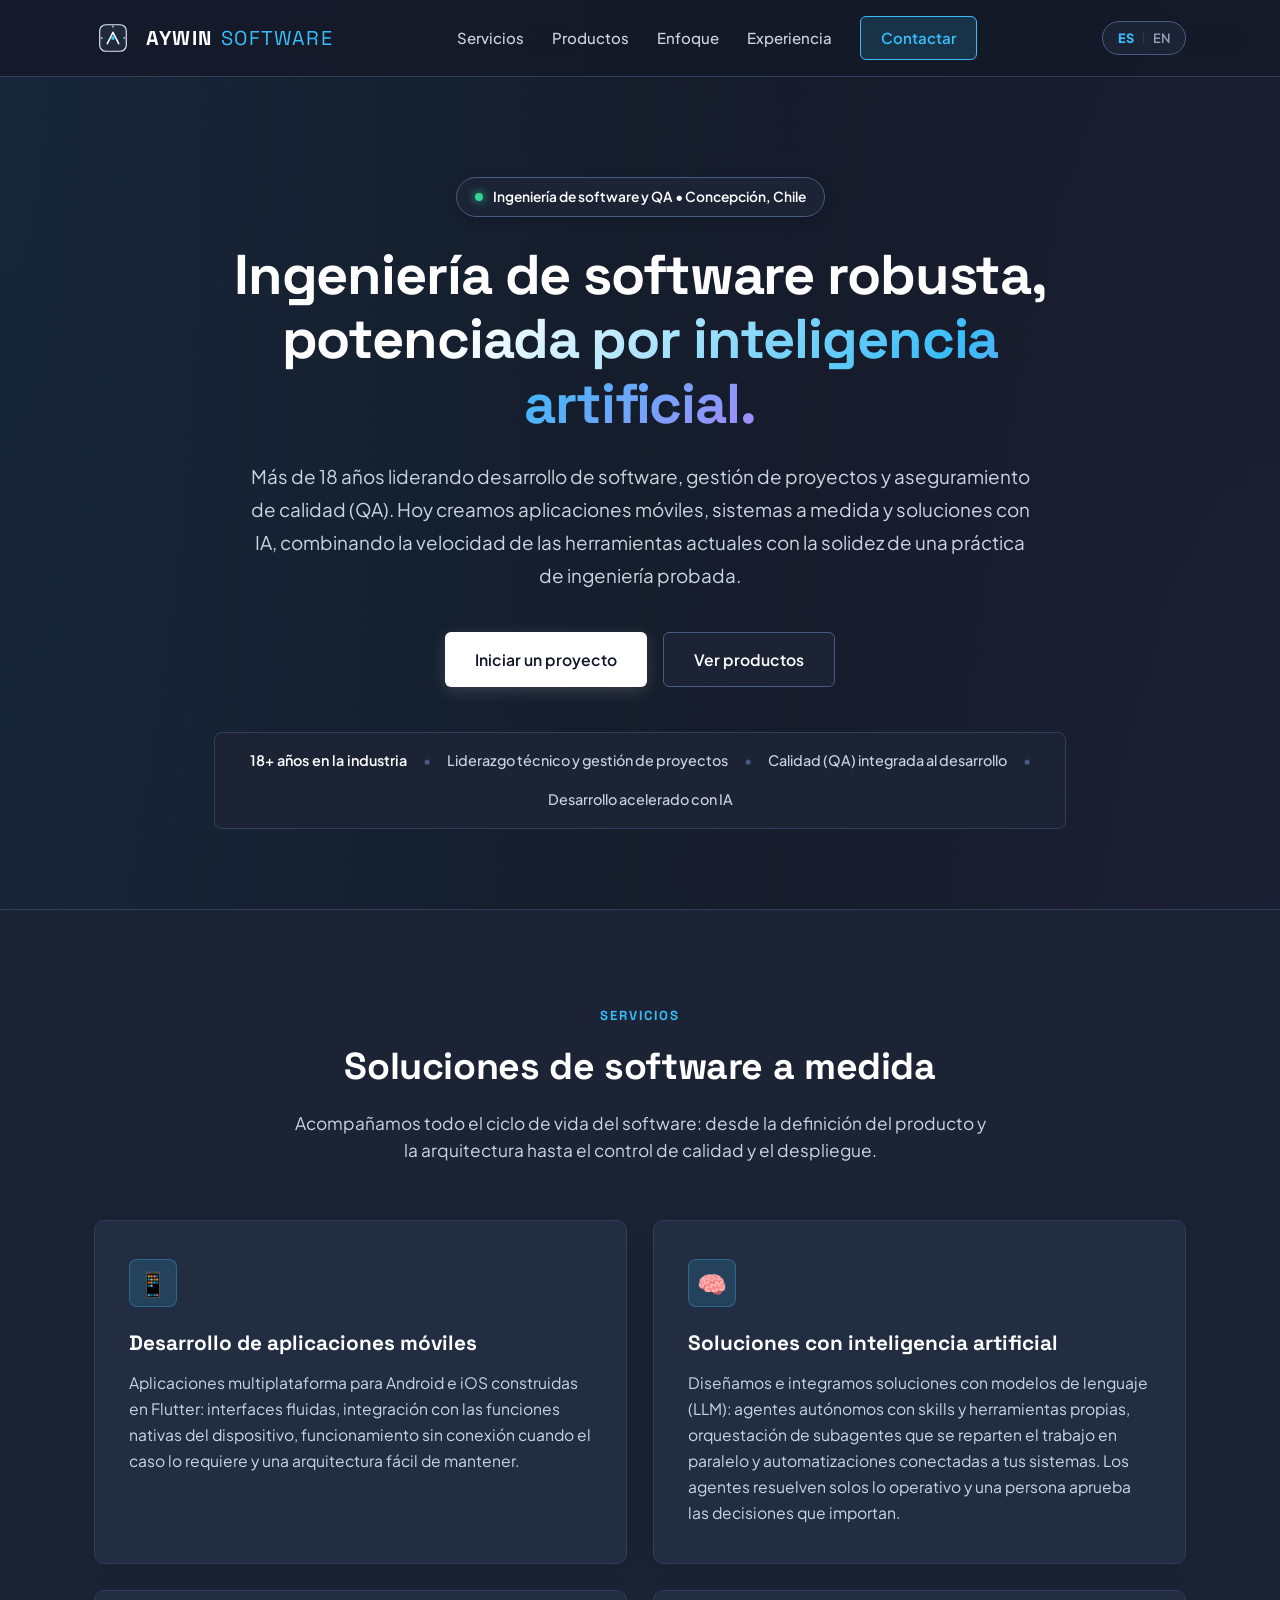
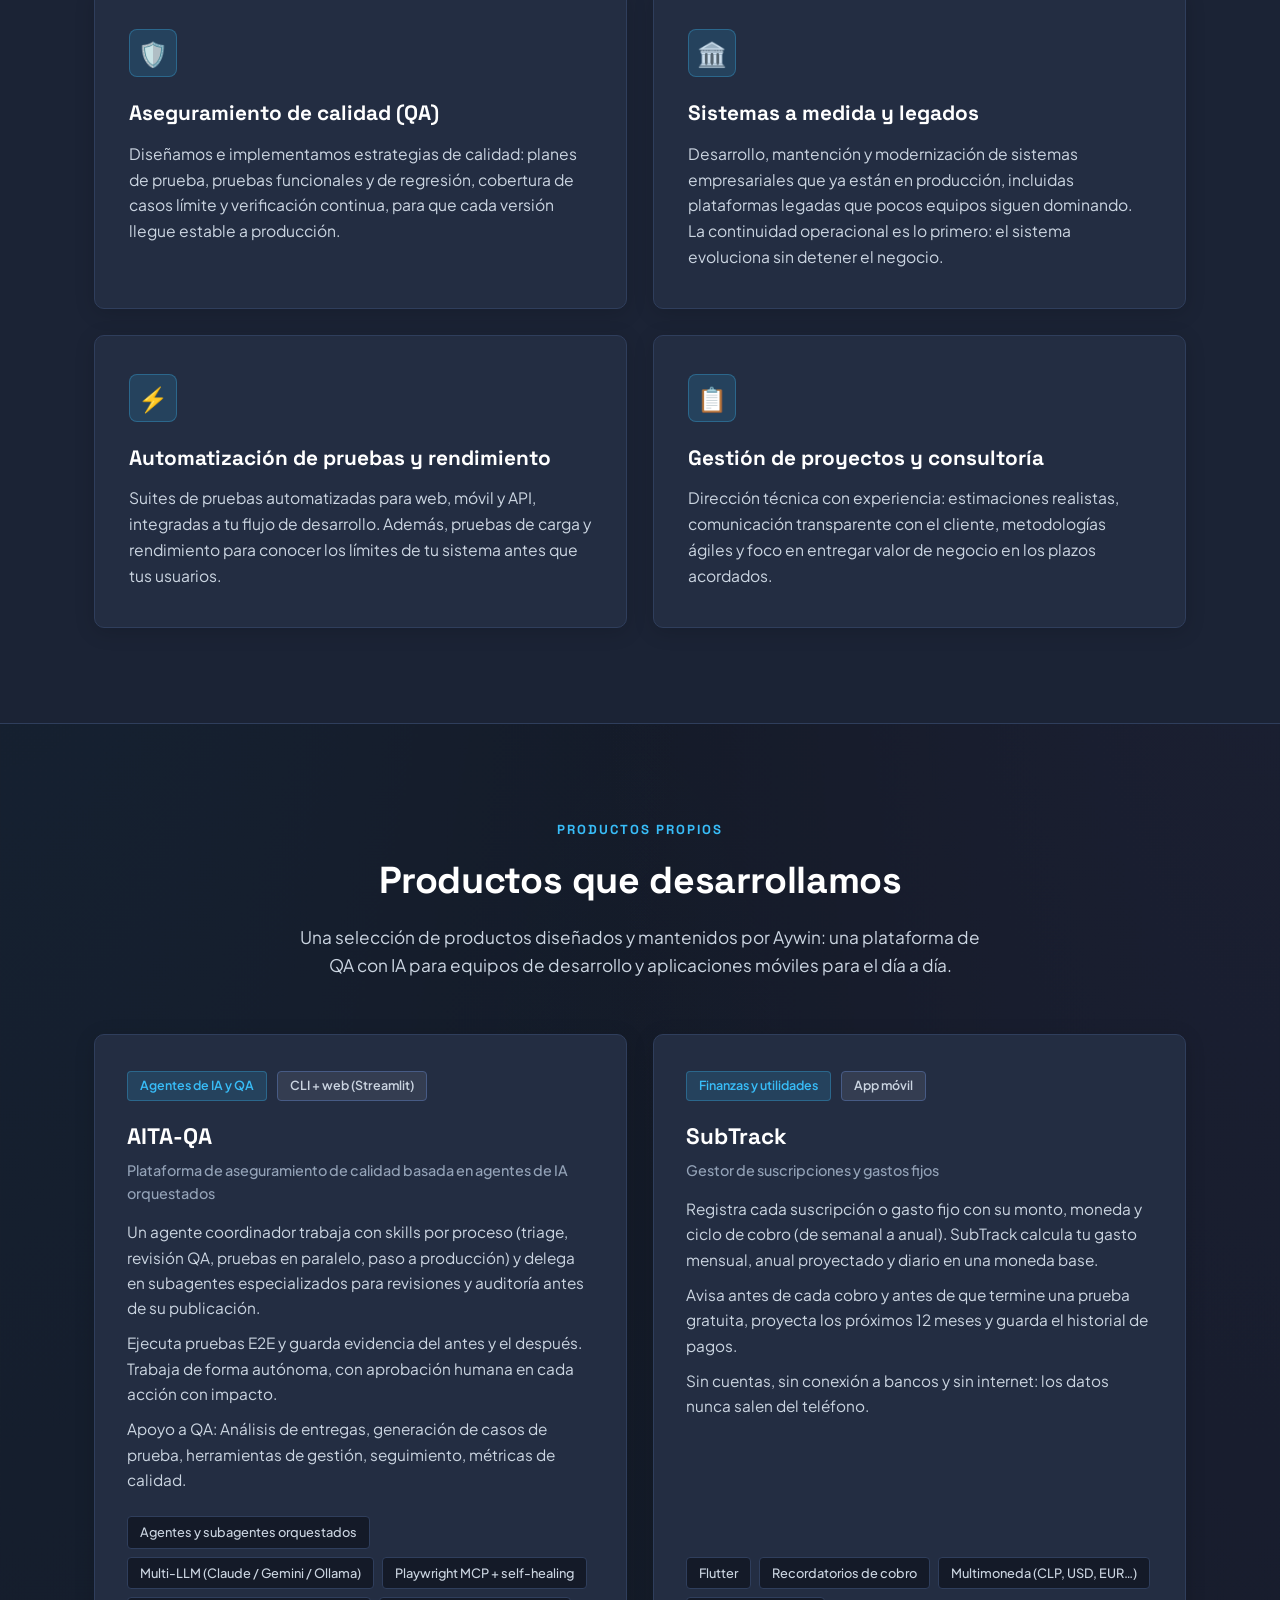
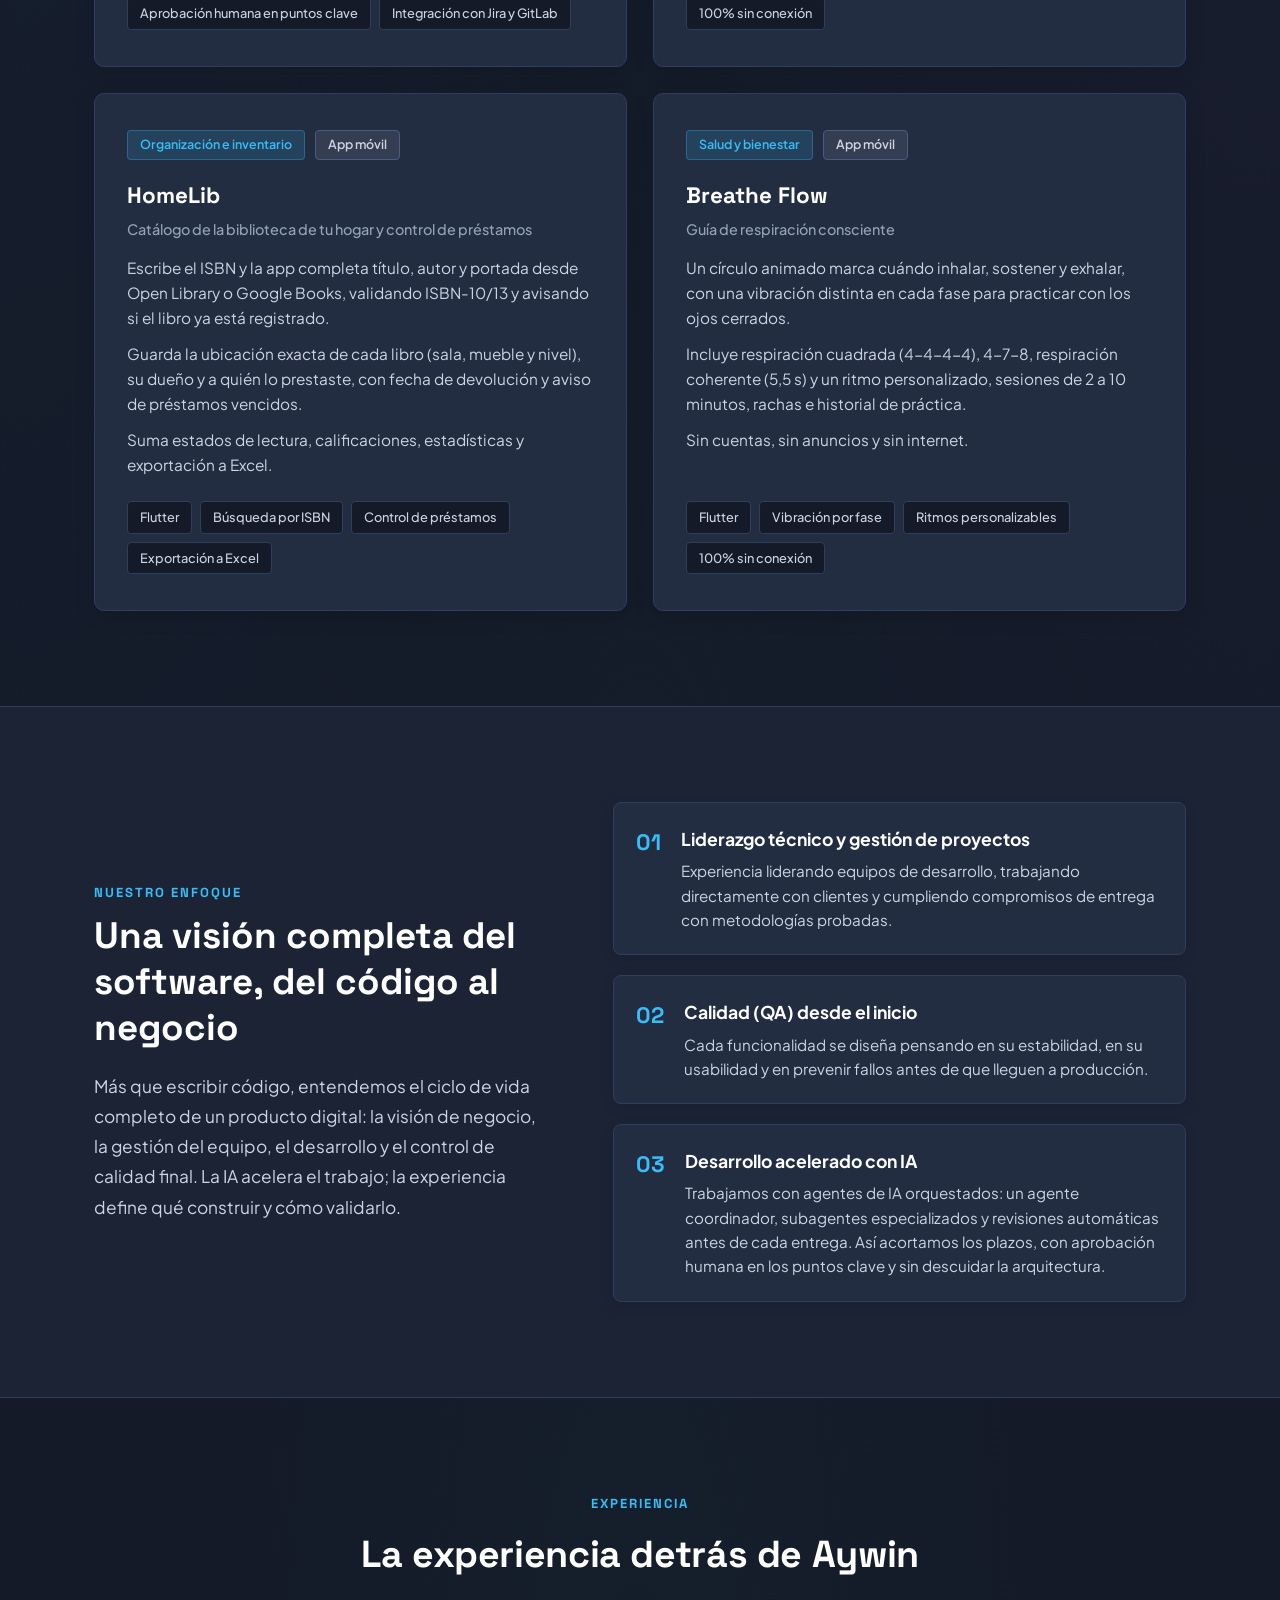
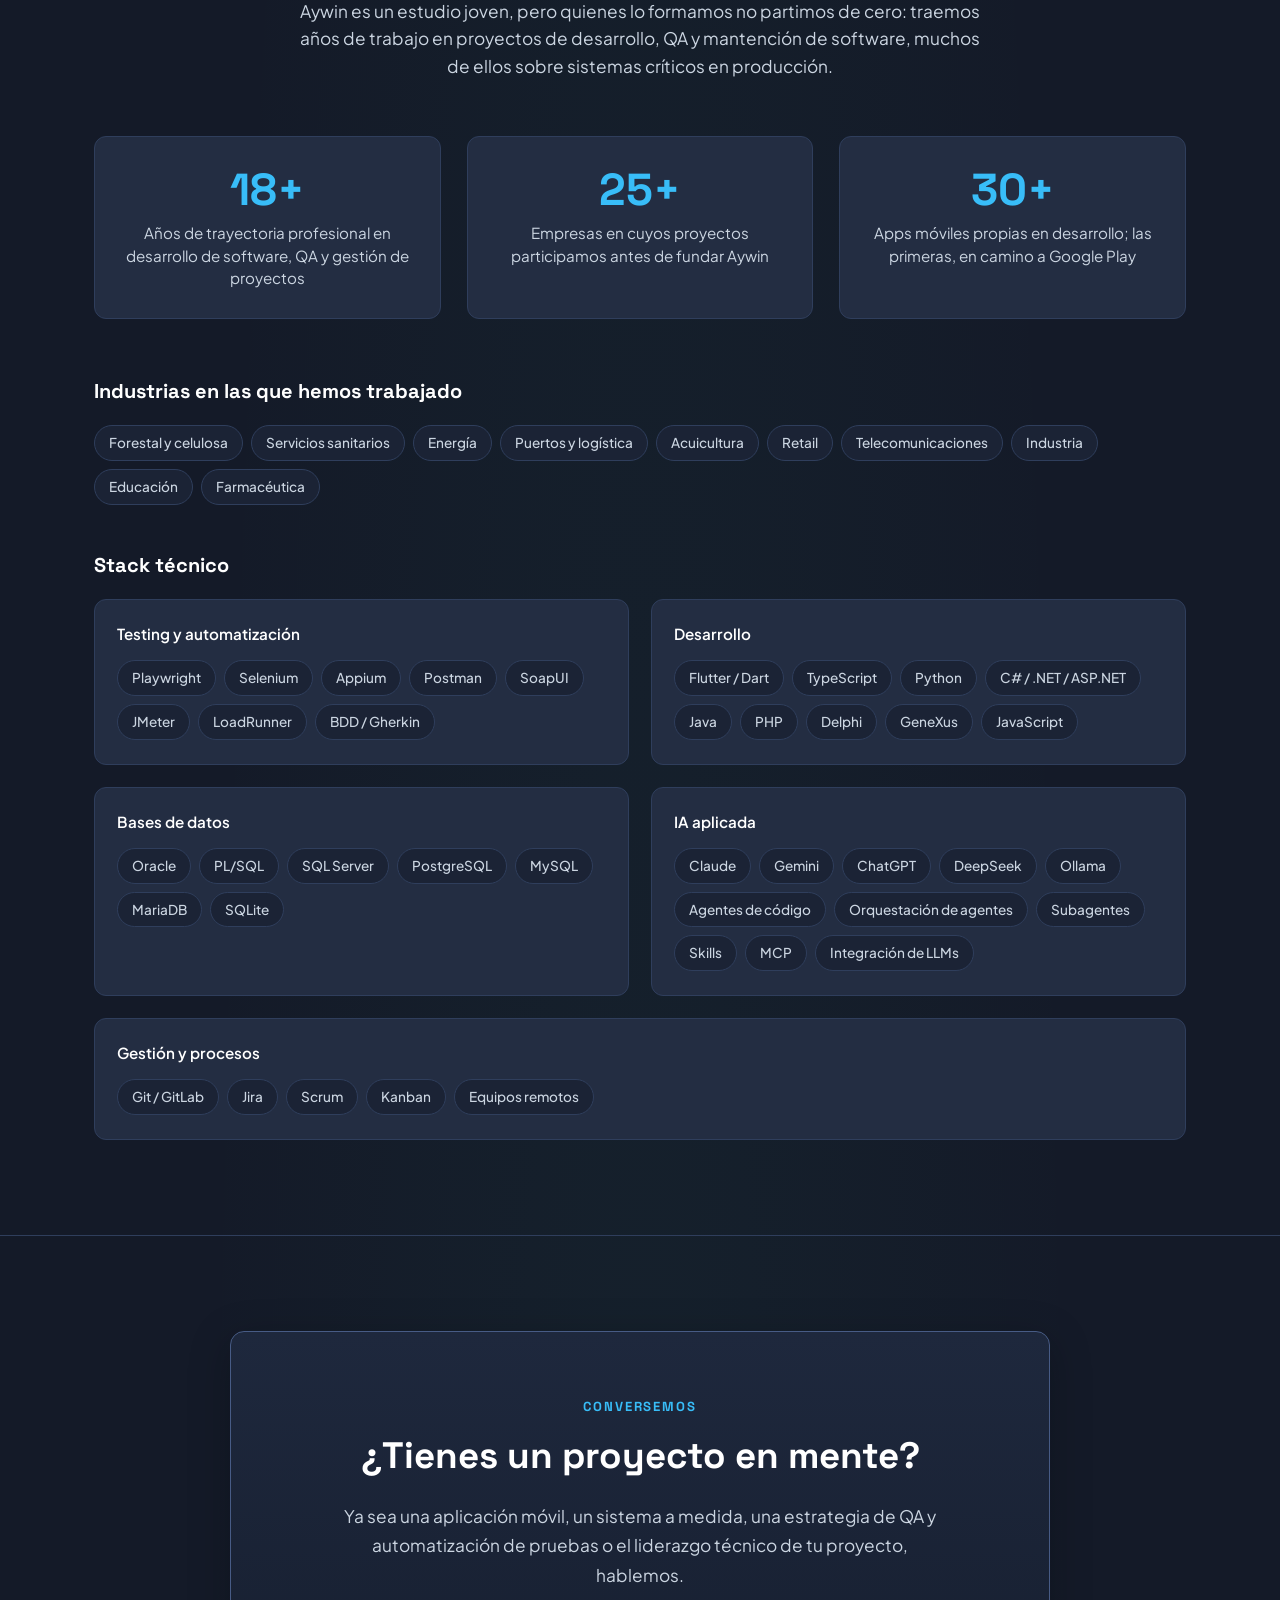
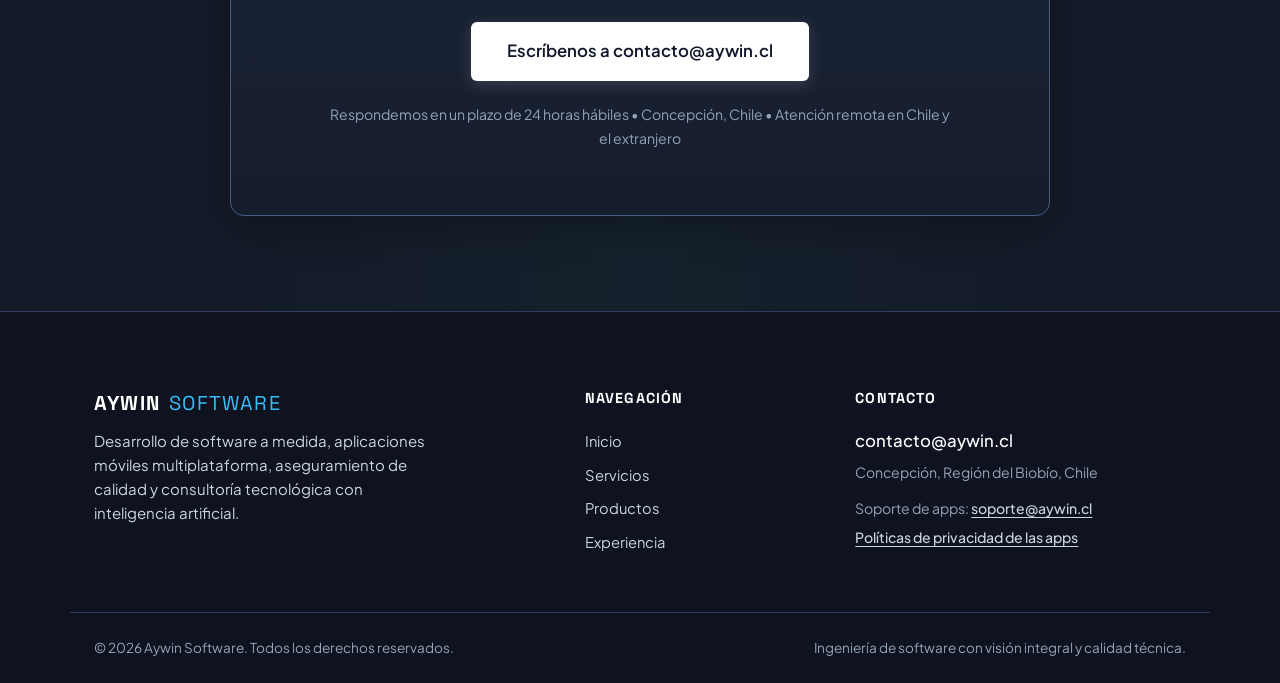
==== commit 12bc1e17: "Add PL/SQL to databases stack Co-Authored-By: Claude Opus 5.5 (1M context) <noreply@anthropic.com>" ====
--- a/index.html
+++ b/index.html
@@ -408,7 +408,7 @@
                     <div class="stack-group">
                         <h4 data-i18n="exp.stack.data">Bases de datos</h4>
                         <div class="chip-row">
-                            <span>Oracle</span><span>SQL Server</span><span>PostgreSQL</span><span>MySQL</span><span>MariaDB</span><span>SQLite</span>
+                            <span>Oracle</span><span>PL/SQL</span><span>SQL Server</span><span>PostgreSQL</span><span>MySQL</span><span>MariaDB</span><span>SQLite</span>
                         </div>
                     </div>
                     <div class="stack-group">
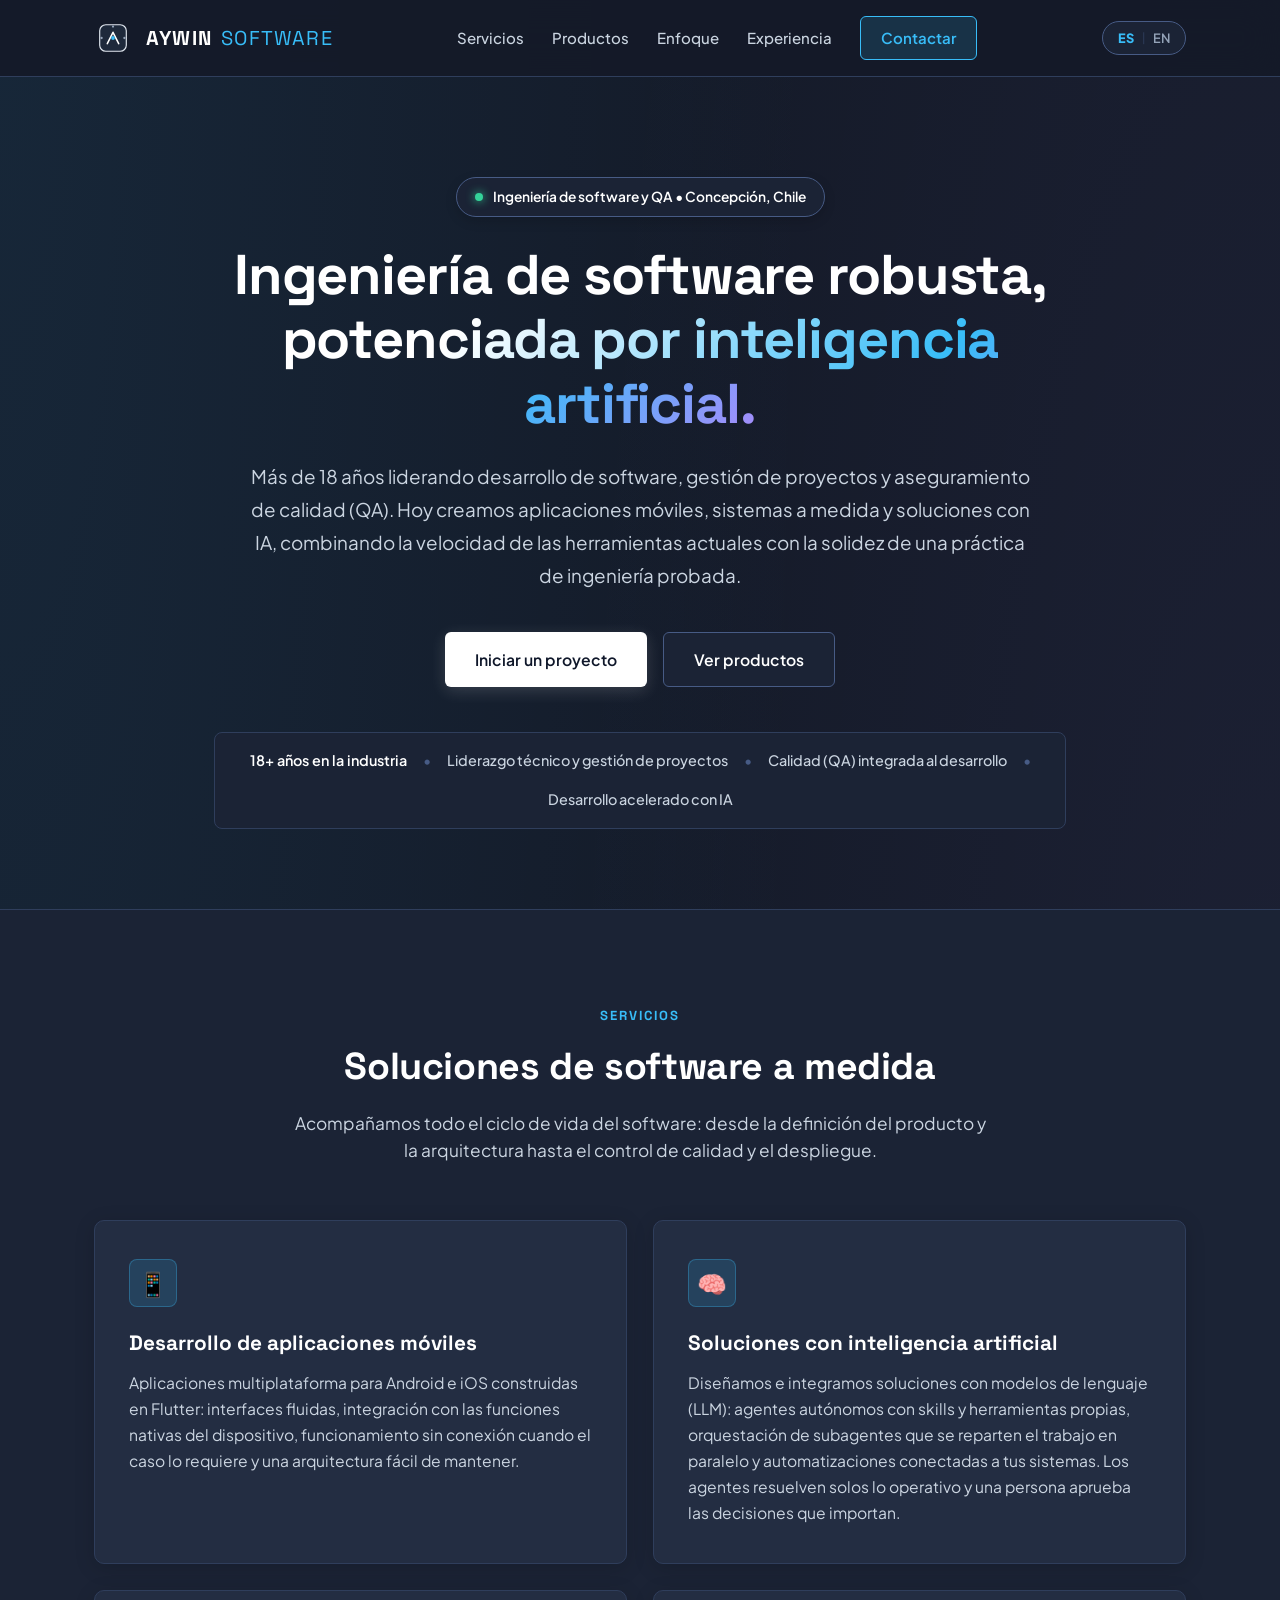
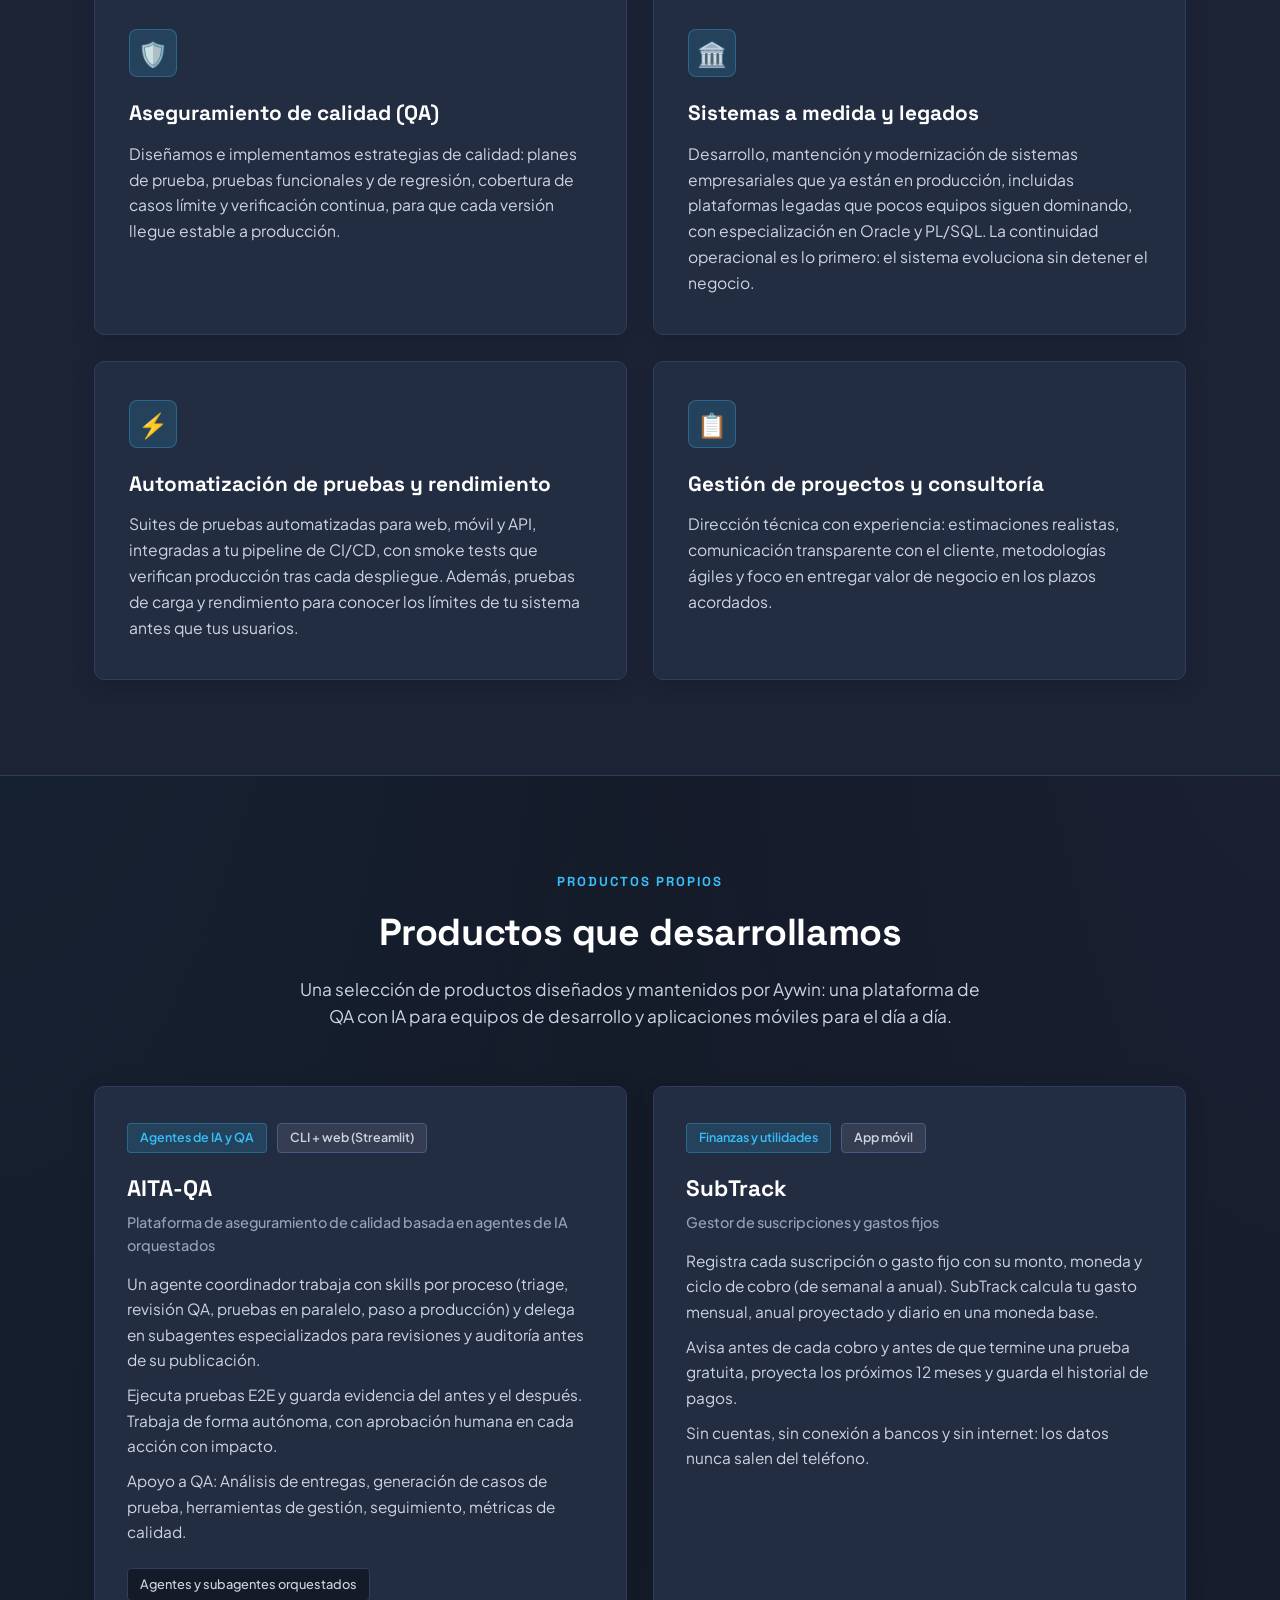
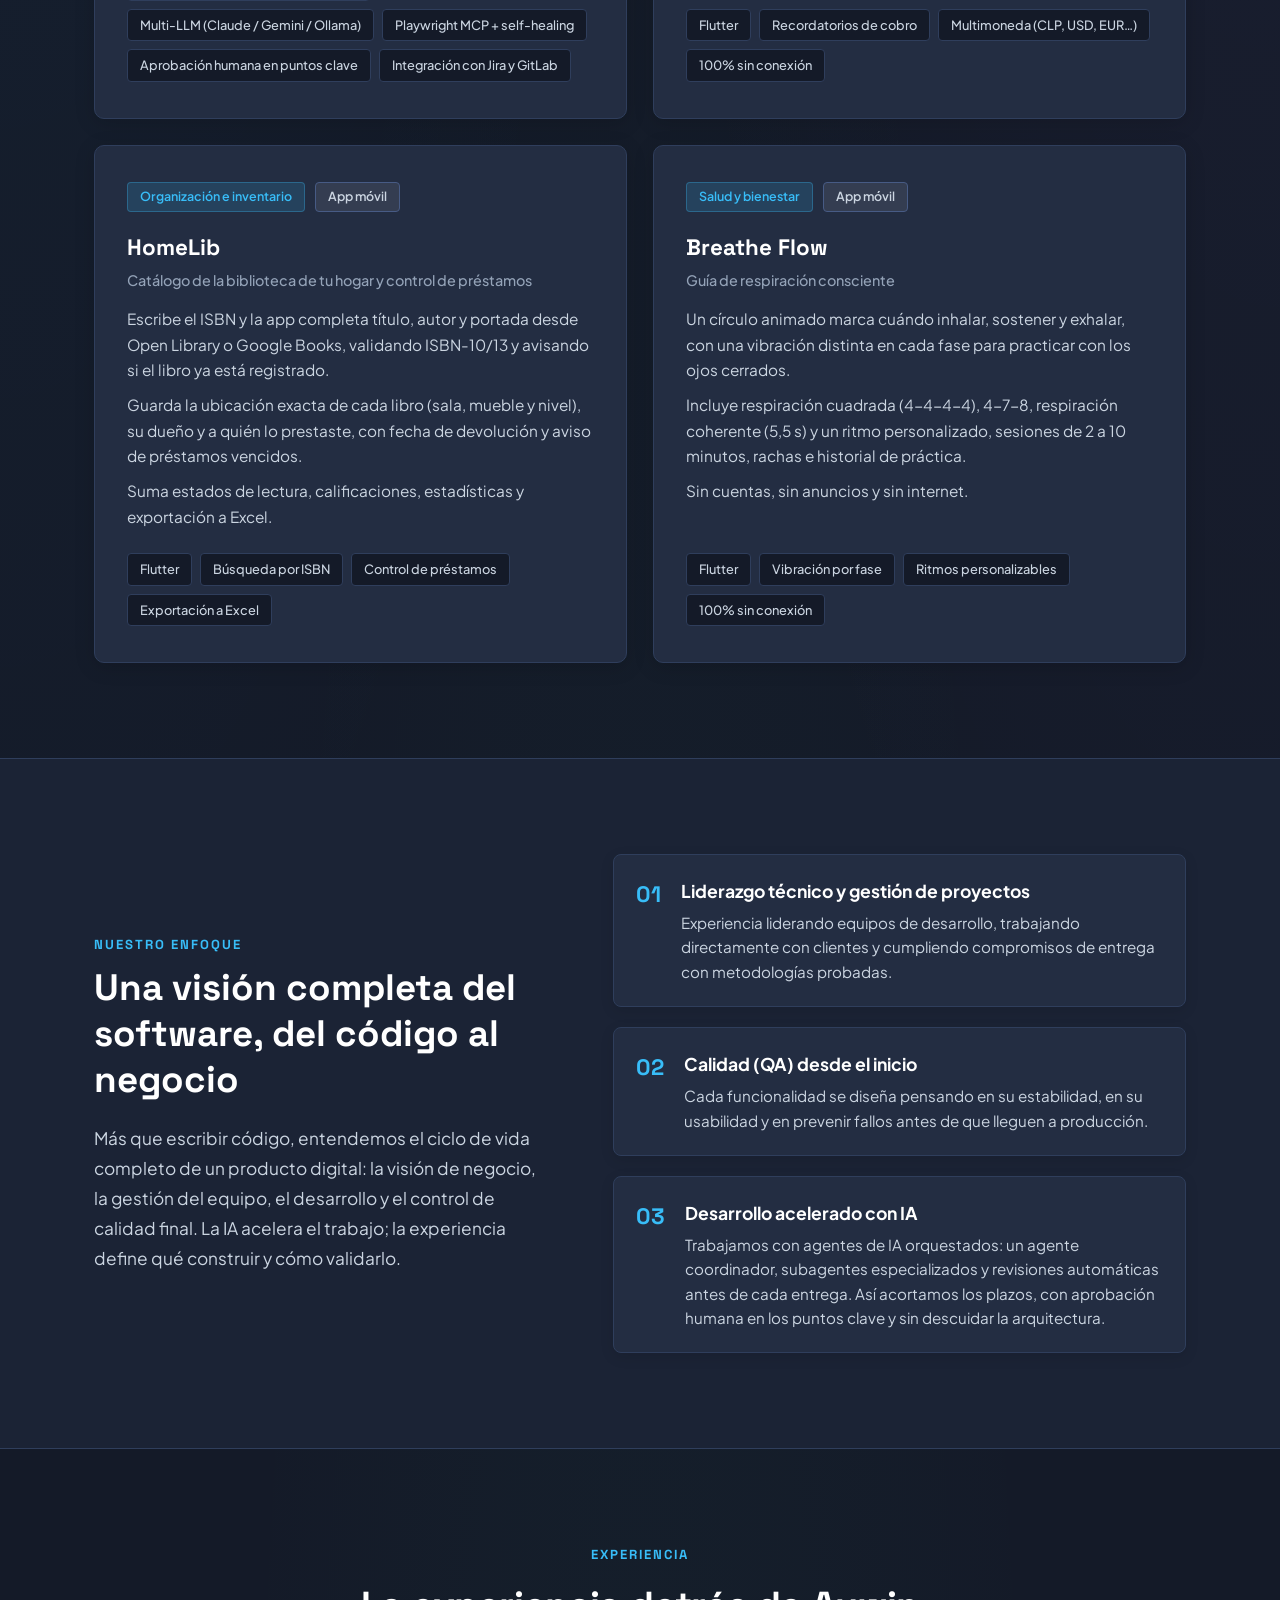
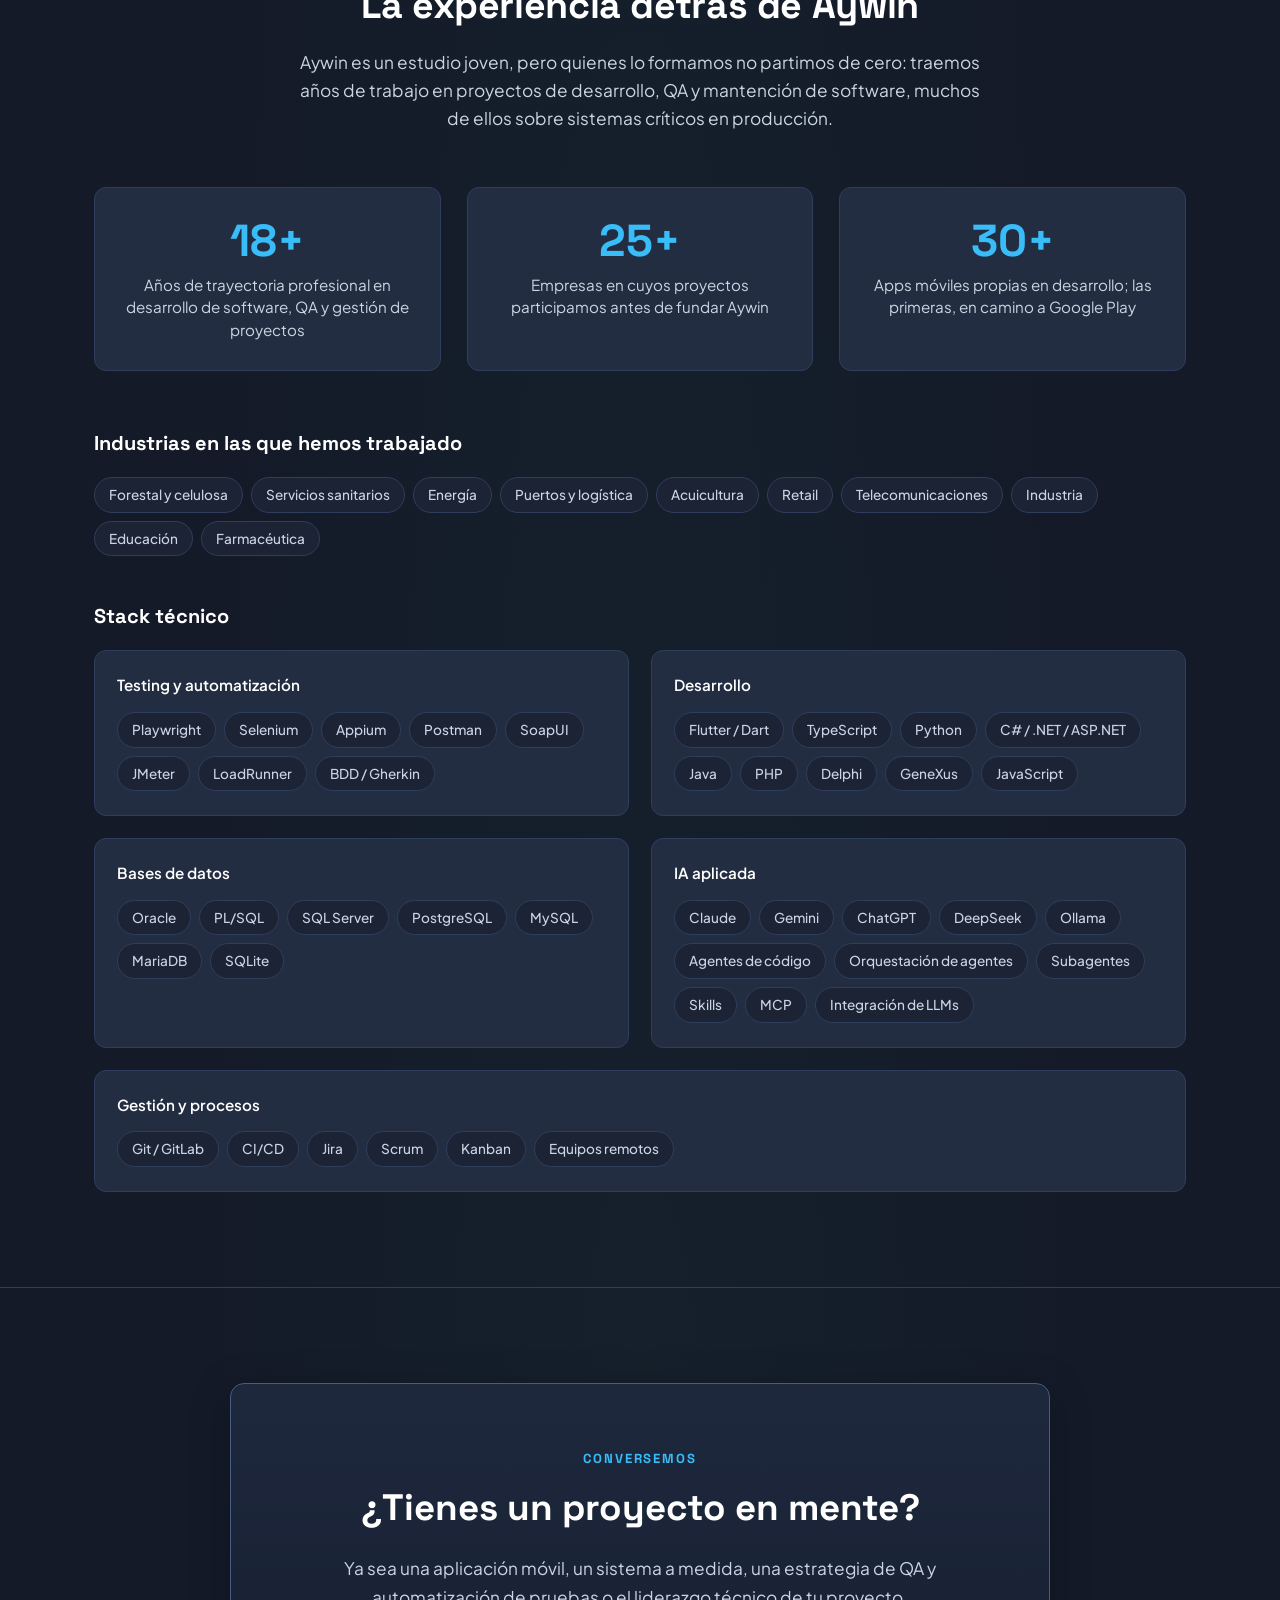
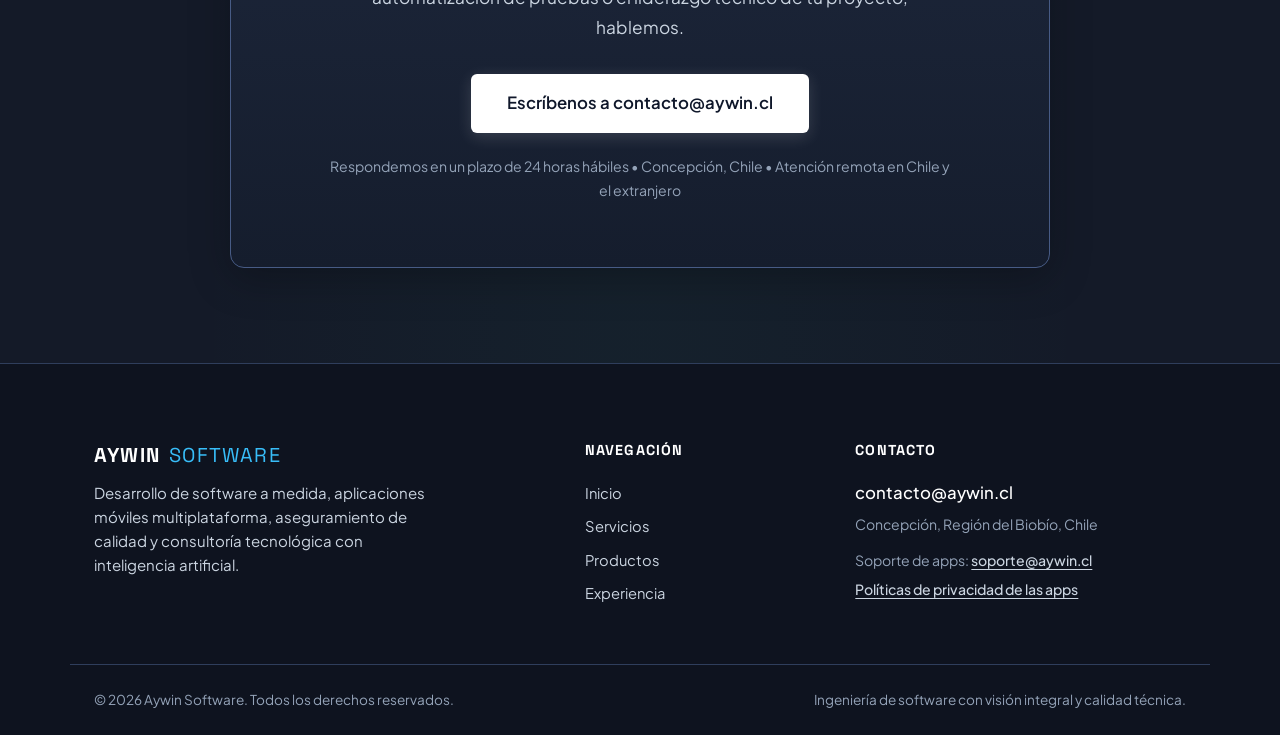
==== commit c83859a6: "Mention CI/CD smoke tests and Oracle/PL/SQL in services - Test automation card: CI/CD pipeline and p" ====
--- a/index.html
+++ b/index.html
@@ -96,7 +96,7 @@
     <link rel="icon" type="image/svg+xml" href="/favicon.svg">
     <link rel="apple-touch-icon" href="/apple-touch-icon.png">
     <link rel="stylesheet" href="/styles.css?v=1.7">
-    <script src="/i18n.js?v=1.13" defer></script>
+    <script src="/i18n.js?v=1.14" defer></script>
 </head>
 <body>
 
@@ -201,13 +201,13 @@
                 <div class="service-card">
                     <div class="service-icon-box" aria-hidden="true">🏛️</div>
                     <h3 data-i18n="services.legacy.title">Sistemas a medida y legados</h3>
-                    <p data-i18n="services.legacy.desc">Desarrollo, mantención y modernización de sistemas empresariales que ya están en producción, incluidas plataformas legadas que pocos equipos siguen dominando. La continuidad operacional es lo primero: el sistema evoluciona sin detener el negocio.</p>
+                    <p data-i18n="services.legacy.desc">Desarrollo, mantención y modernización de sistemas empresariales que ya están en producción, incluidas plataformas legadas que pocos equipos siguen dominando, con especialización en Oracle y PL/SQL. La continuidad operacional es lo primero: el sistema evoluciona sin detener el negocio.</p>
                 </div>
 
                 <div class="service-card">
                     <div class="service-icon-box" aria-hidden="true">⚡</div>
                     <h3 data-i18n="services.automation.title">Automatización de pruebas y rendimiento</h3>
-                    <p data-i18n="services.automation.desc">Suites de pruebas automatizadas para web, móvil y API, integradas a tu flujo de desarrollo. Además, pruebas de carga y rendimiento para conocer los límites de tu sistema antes que tus usuarios.</p>
+                    <p data-i18n="services.automation.desc">Suites de pruebas automatizadas para web, móvil y API, integradas a tu pipeline de CI/CD, con smoke tests que verifican producción tras cada despliegue. Además, pruebas de carga y rendimiento para conocer los límites de tu sistema antes que tus usuarios.</p>
                 </div>
 
                 <div class="service-card">
@@ -420,7 +420,7 @@
                     <div class="stack-group">
                         <h4 data-i18n="exp.stack.process">Gestión y procesos</h4>
                         <div class="chip-row">
-                            <span>Git / GitLab</span><span>Jira</span><span>Scrum</span><span>Kanban</span><span data-i18n="exp.stack.remote">Equipos remotos</span>
+                            <span>Git / GitLab</span><span>CI/CD</span><span>Jira</span><span>Scrum</span><span>Kanban</span><span data-i18n="exp.stack.remote">Equipos remotos</span>
                         </div>
                     </div>
                 </div>
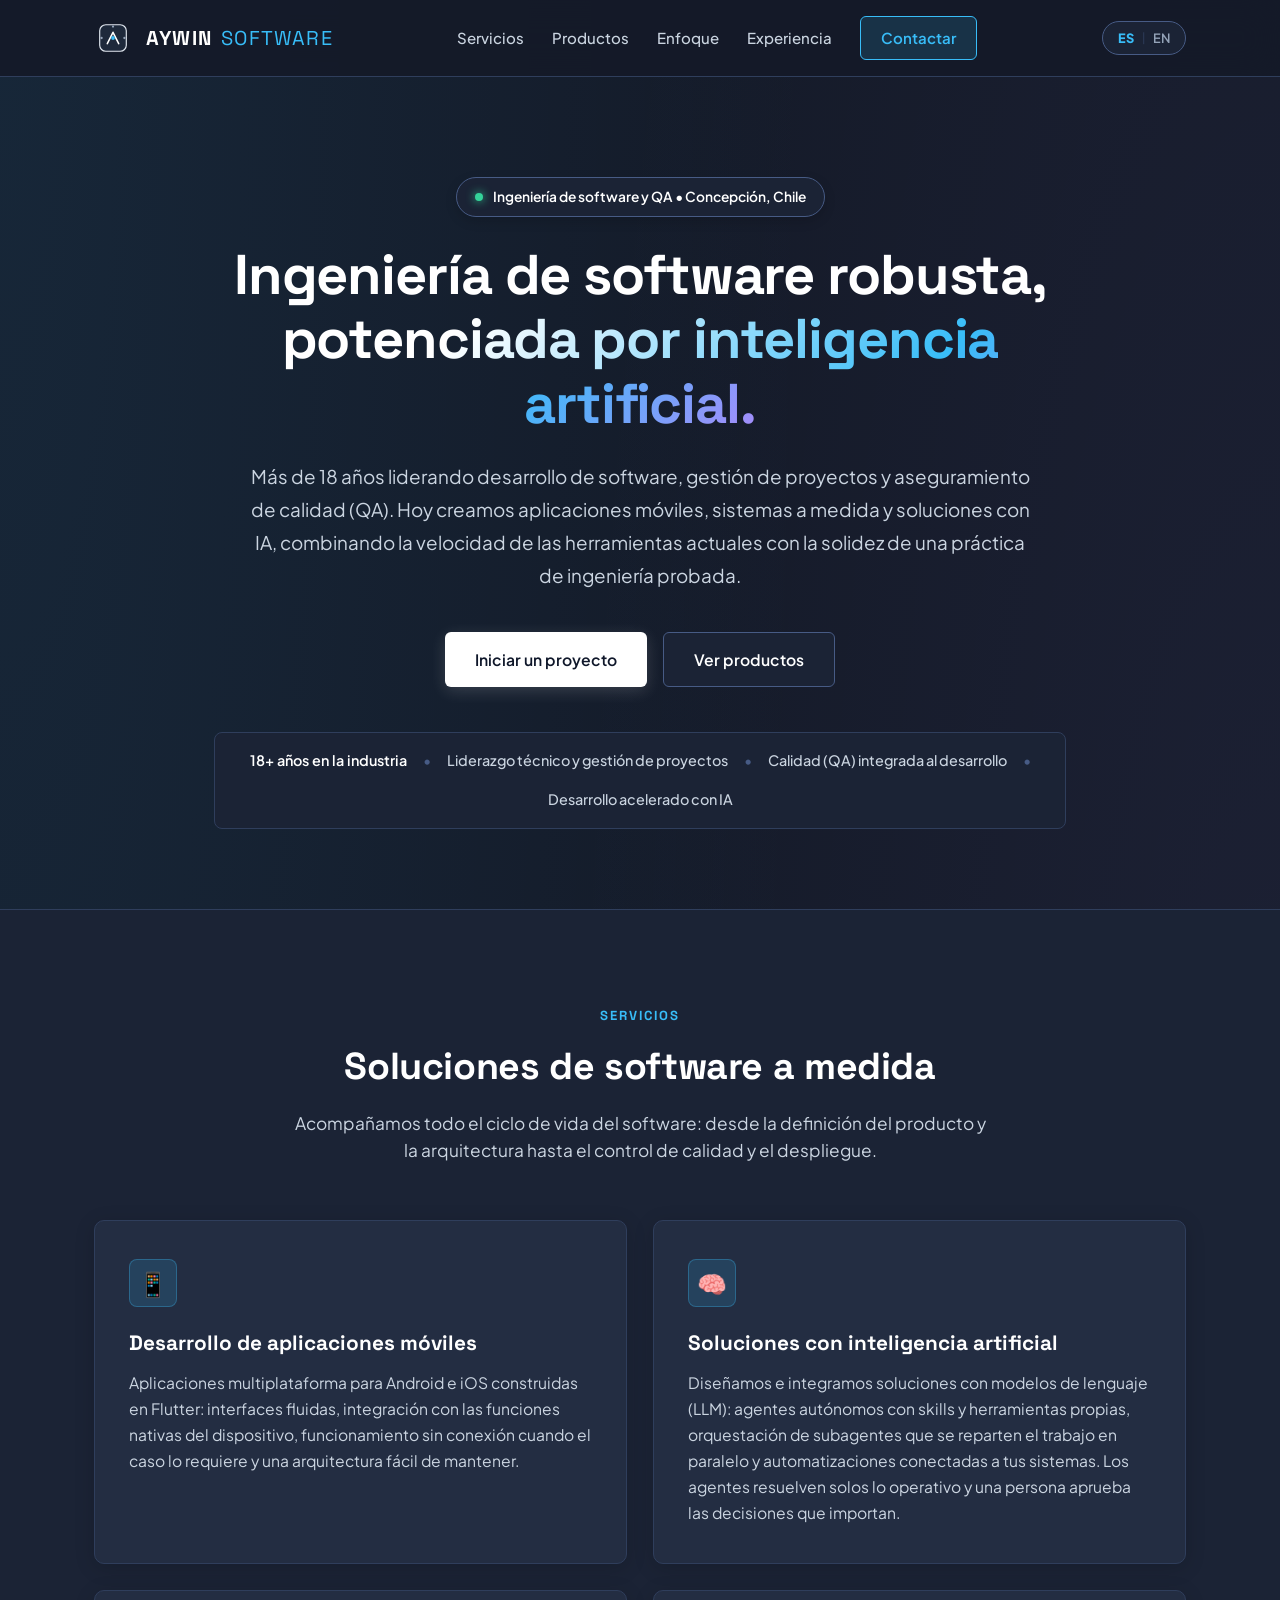
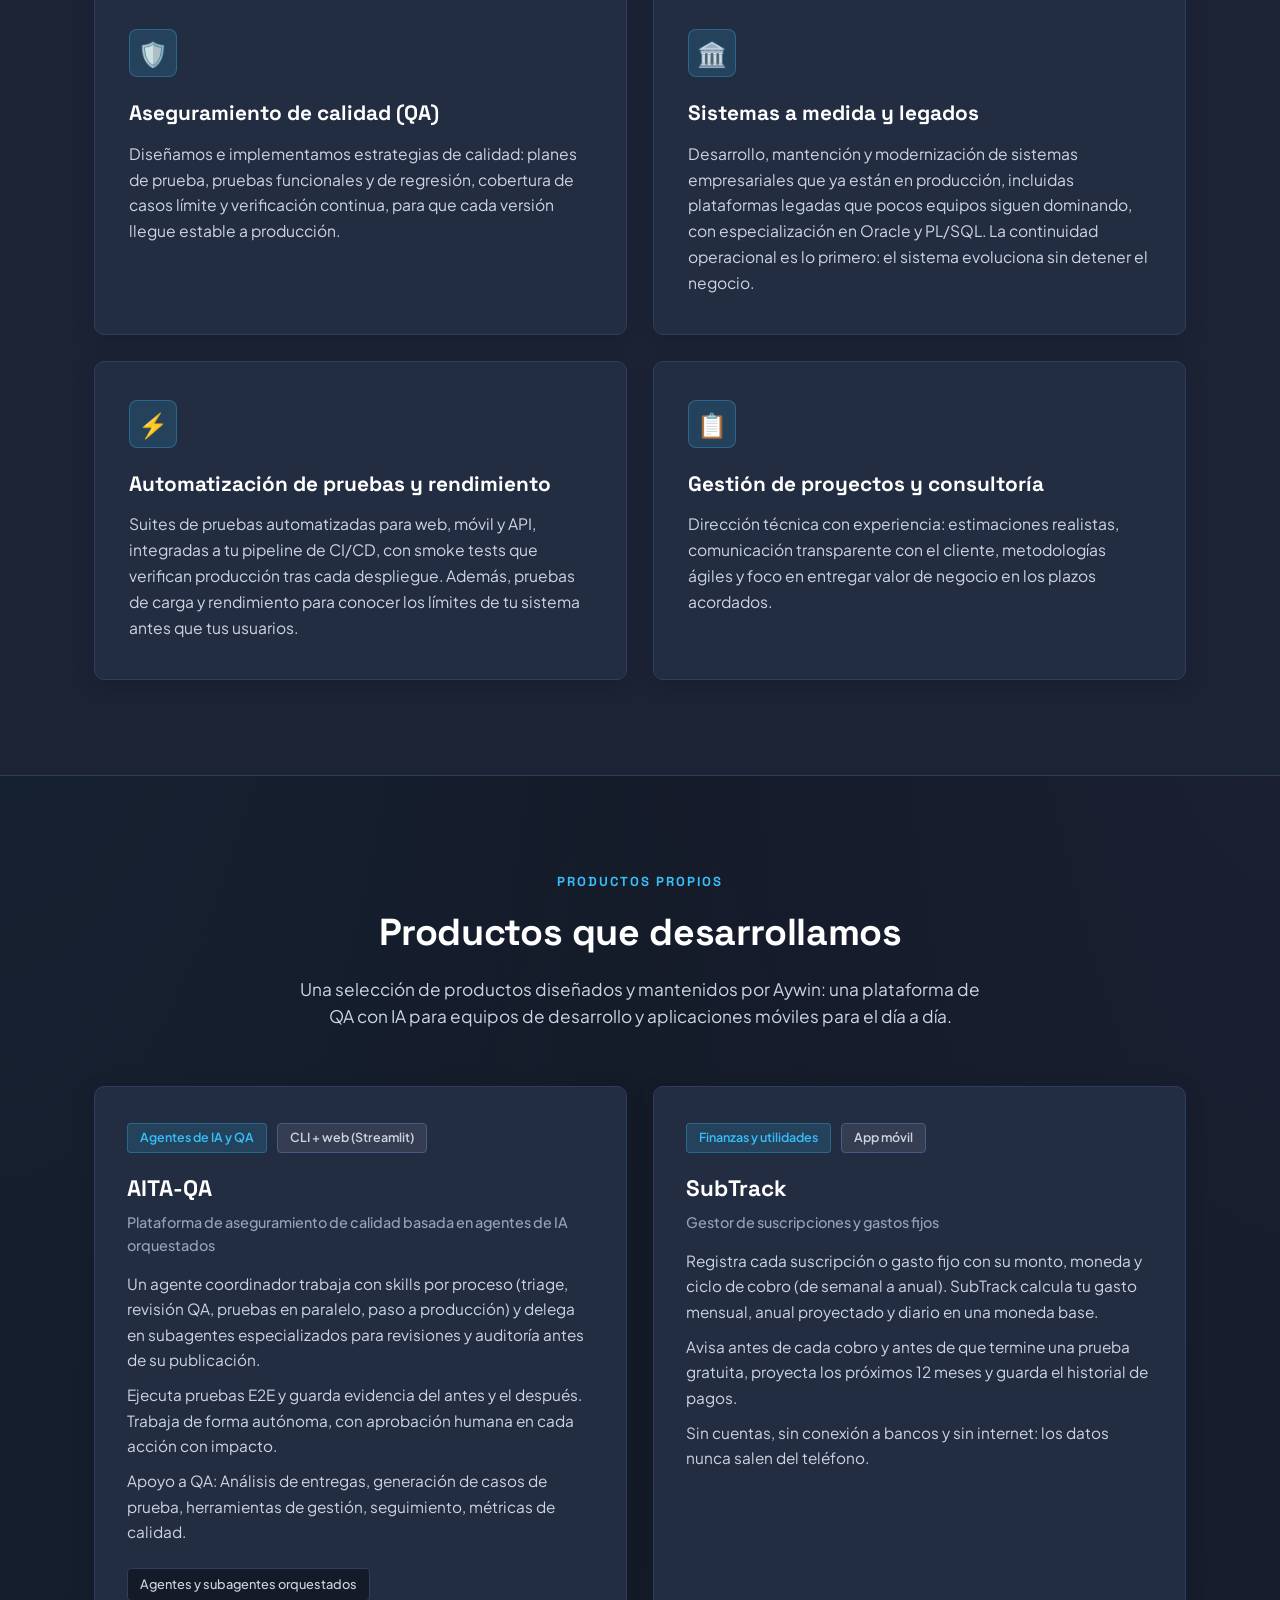
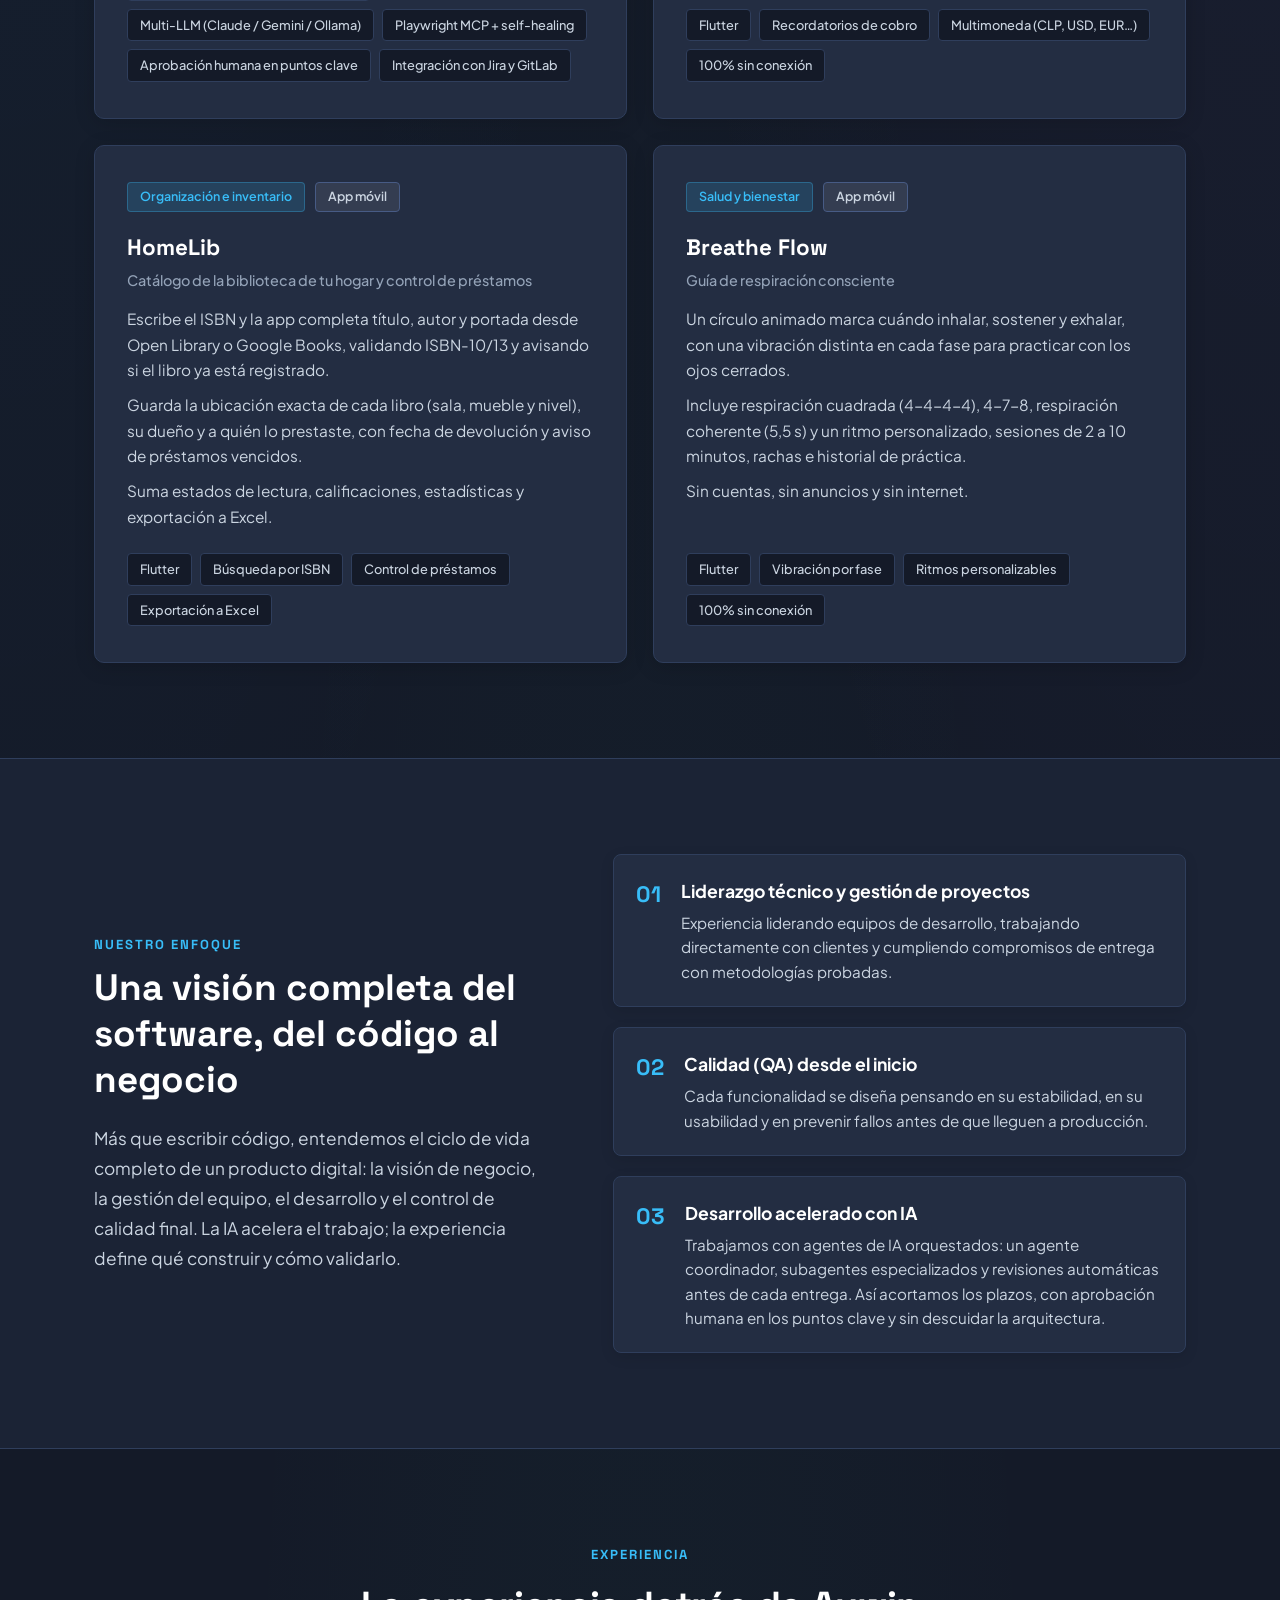
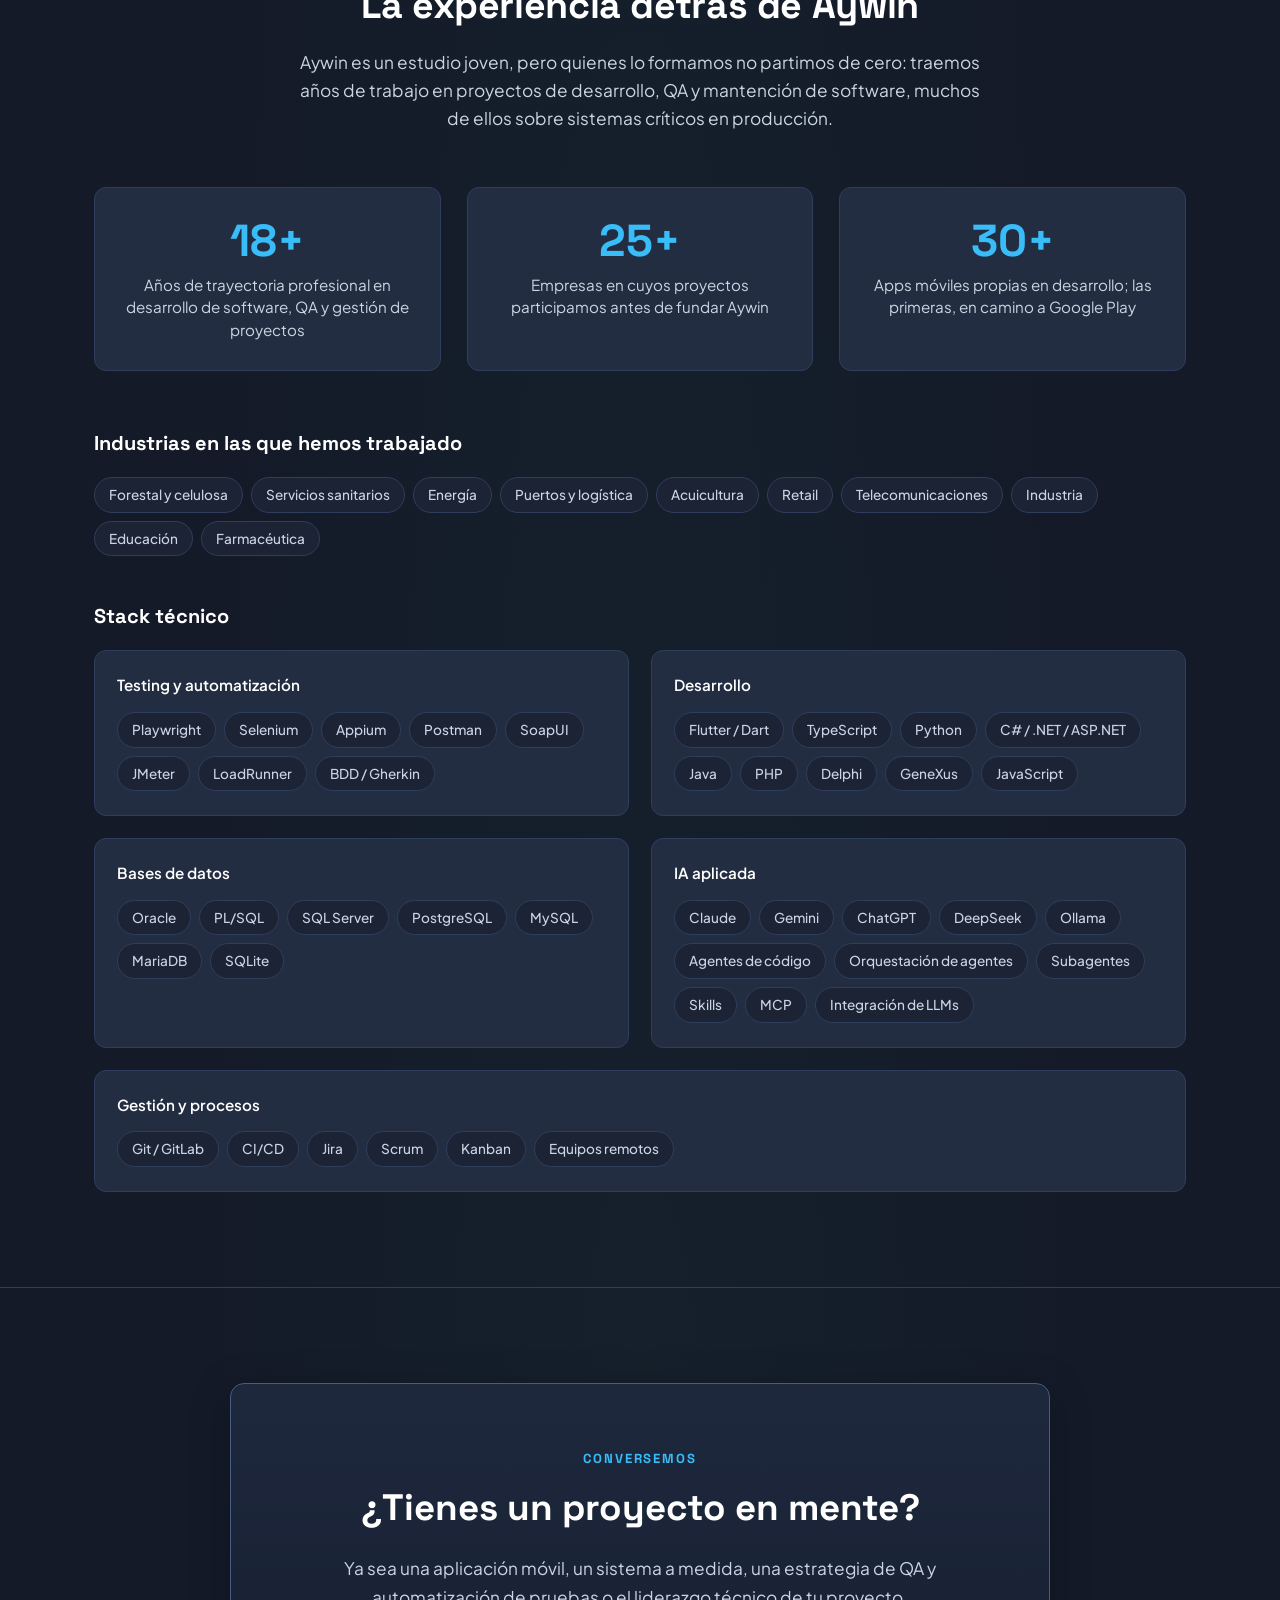
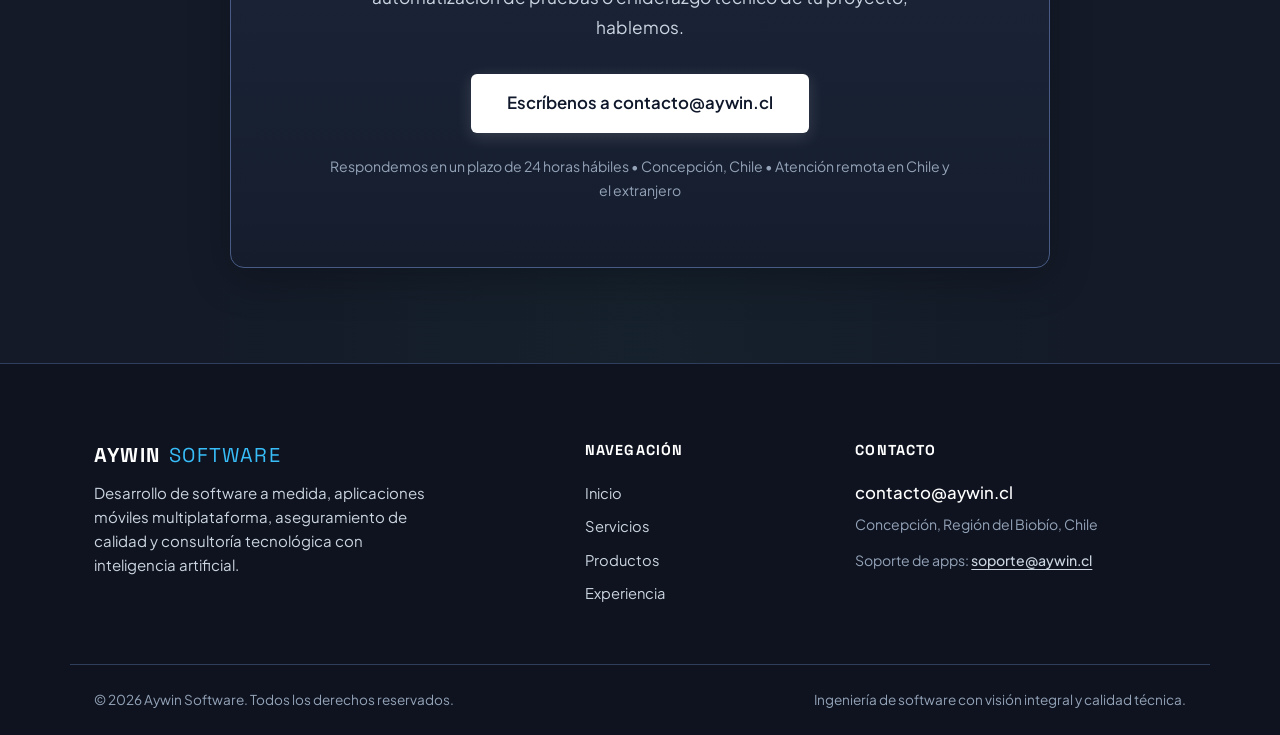
==== commit d0652b86: "Remove privacy policy link from footer Policies stay published at their direct URLs (used by Google " ====
--- a/index.html
+++ b/index.html
@@ -96,7 +96,7 @@
     <link rel="icon" type="image/svg+xml" href="/favicon.svg">
     <link rel="apple-touch-icon" href="/apple-touch-icon.png">
     <link rel="stylesheet" href="/styles.css?v=1.7">
-    <script src="/i18n.js?v=1.14" defer></script>
+    <script src="/i18n.js?v=1.15" defer></script>
 </head>
 <body>
 
@@ -470,7 +470,6 @@
                 <p><a href="mailto:contacto@aywin.cl">contacto@aywin.cl</a></p>
                 <p class="location-text" data-i18n="footer.location">Concepción, Región del Biobío, Chile</p>
                 <p class="footer-support"><span data-i18n="footer.support">Soporte de apps:</span> <a href="mailto:soporte@aywin.cl">soporte@aywin.cl</a></p>
-                <p class="footer-support"><a href="/privacy.html" data-i18n="footer.privacy">Políticas de privacidad de las apps</a></p>
             </div>
         </div>
         <div class="footer-bottom">
